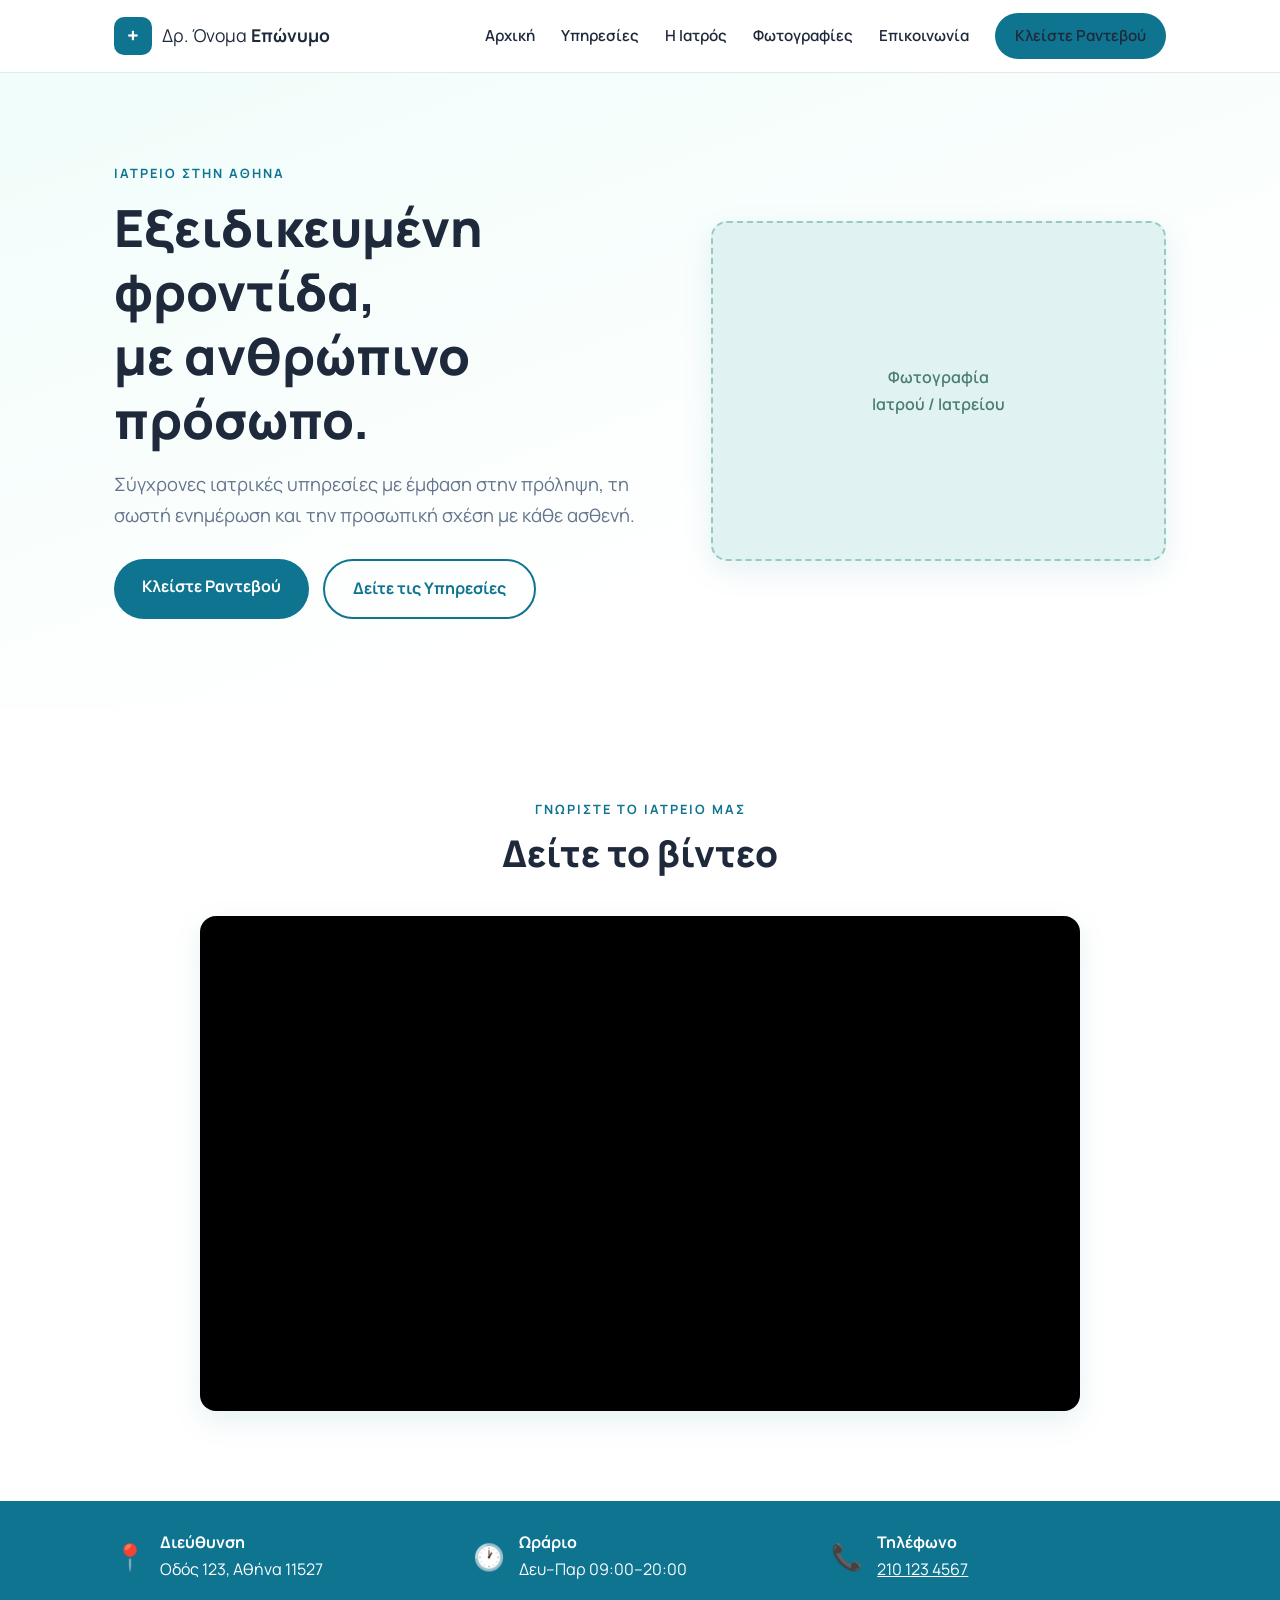
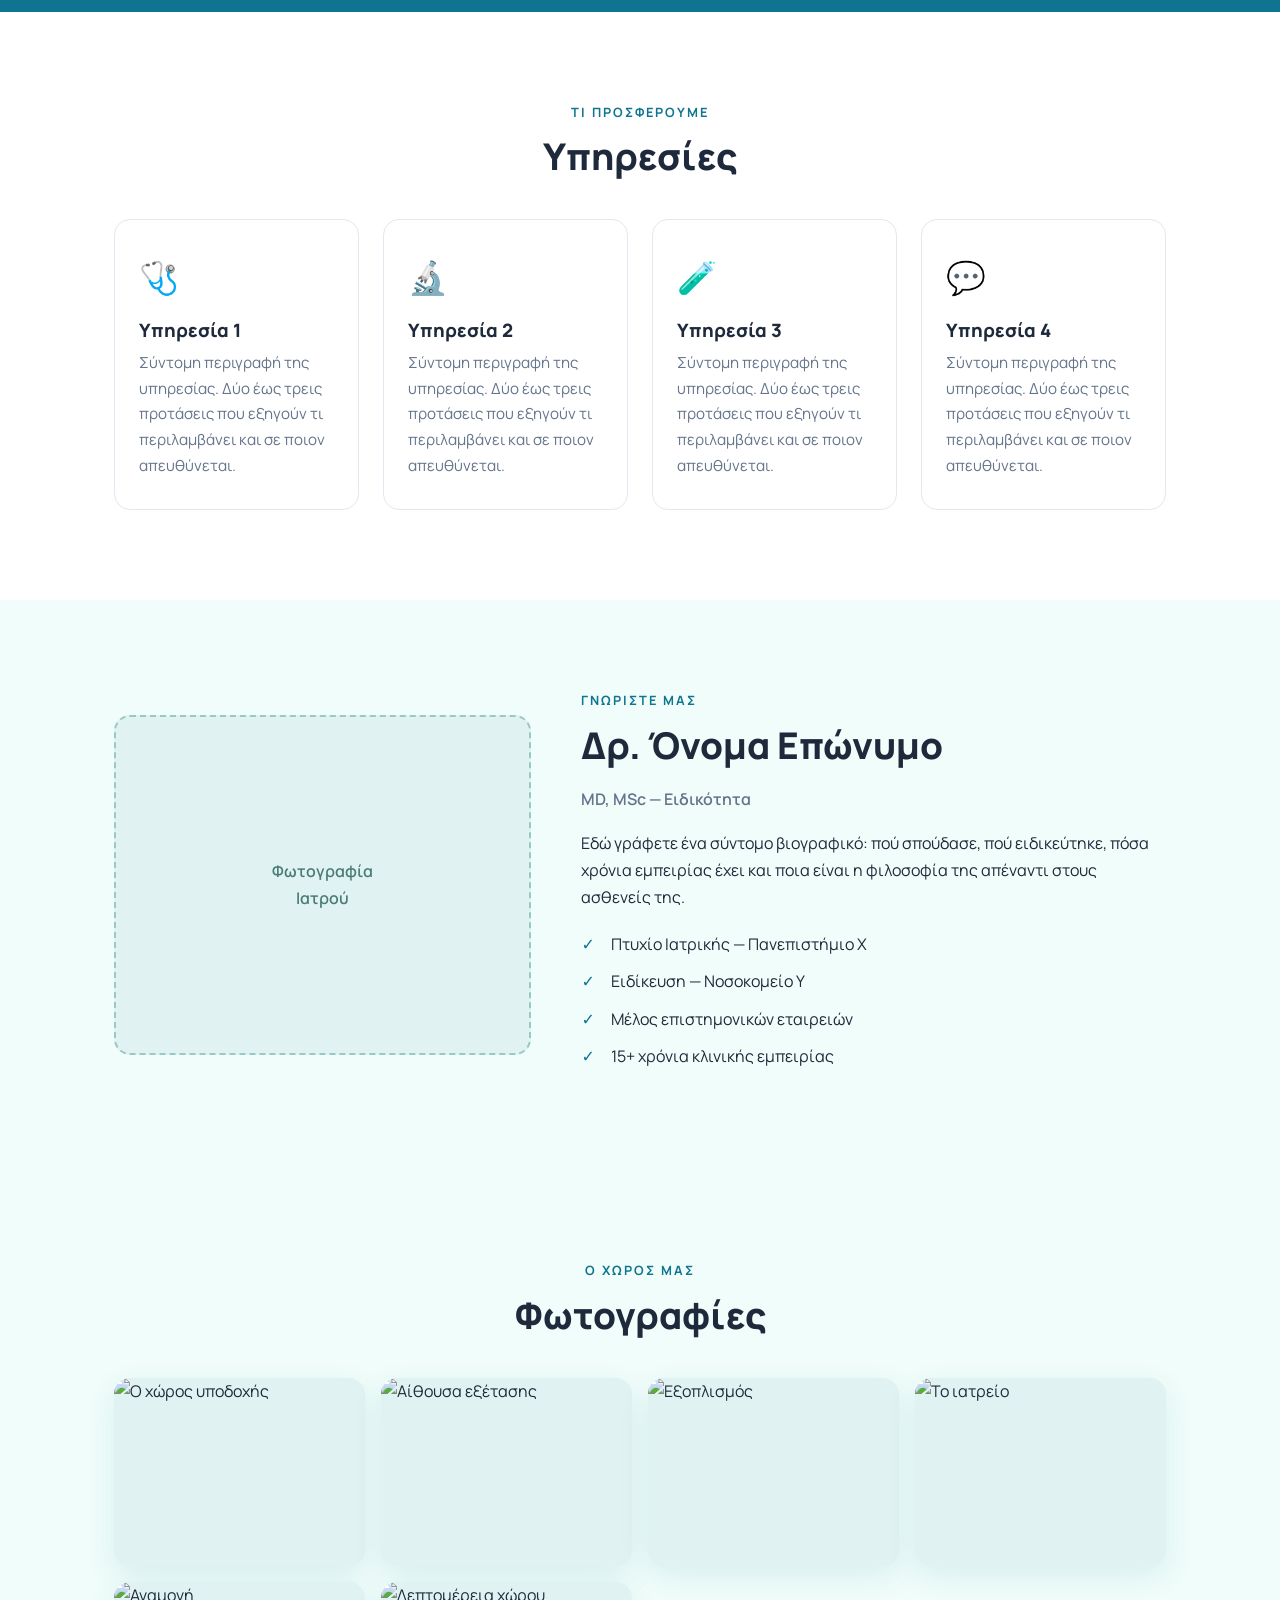
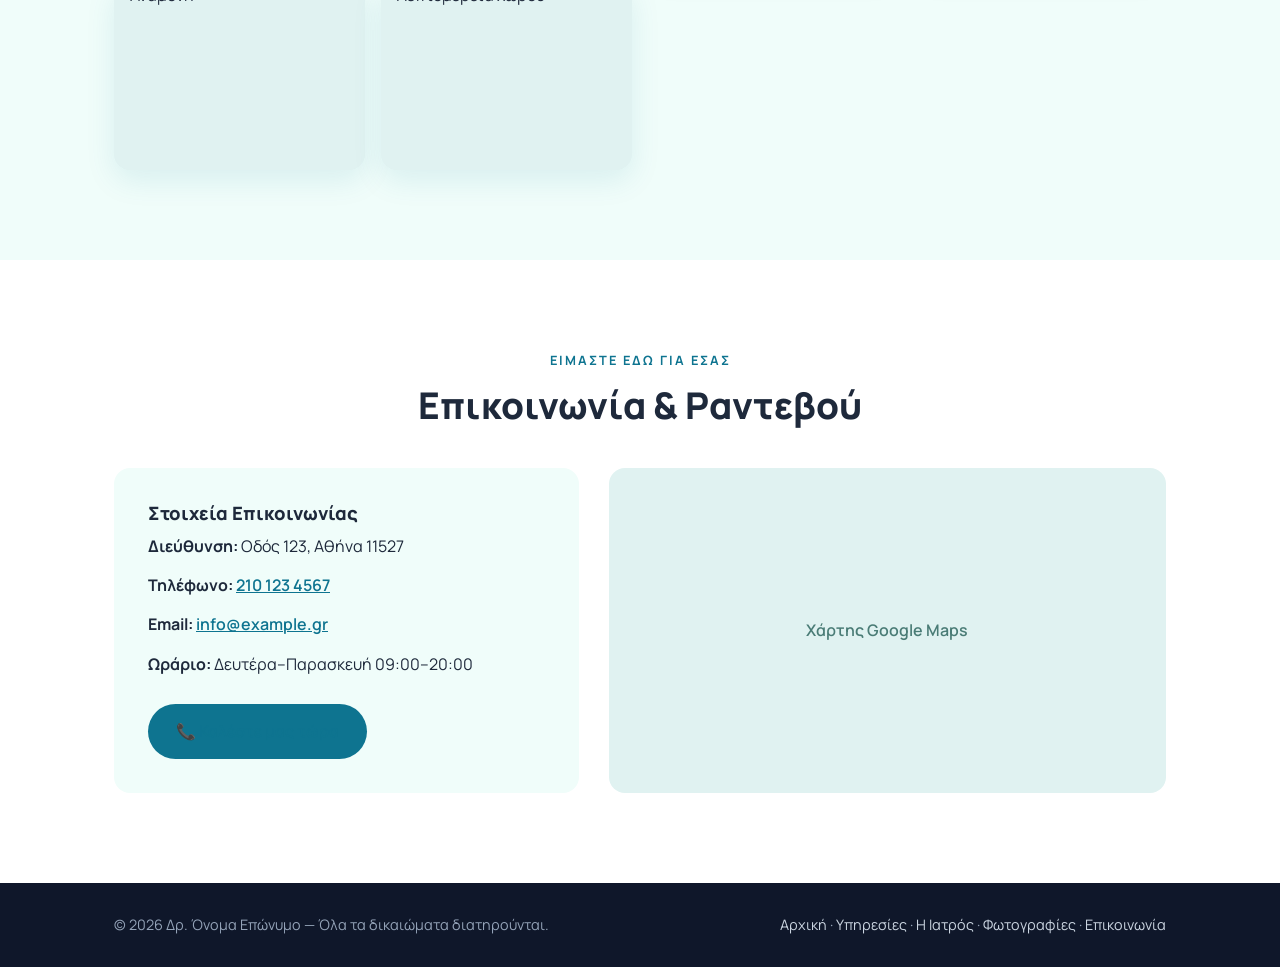
==== index.html @ fc98998e "Add video section, photo gallery, and Φωτογραφίες menu item" ====
<!DOCTYPE html>
<html lang="el">
<head>
  <meta charset="UTF-8">
  <meta name="viewport" content="width=device-width, initial-scale=1.0">
  <title>Ιατρείο | Δρ. Όνομα Επώνυμο</title>
  <meta name="description" content="Ιατρείο Δρ. Όνομα Επώνυμο — Εξειδικευμένη ιατρική φροντίδα στην Αθήνα.">
  <link rel="preconnect" href="https://fonts.googleapis.com">
  <link rel="preconnect" href="https://fonts.gstatic.com" crossorigin>
  <link href="https://fonts.googleapis.com/css2?family=Manrope:wght@400;500;600;700;800&display=swap" rel="stylesheet">
  <link rel="stylesheet" href="styles.css">
</head>
<body>

  <!-- ===== Κεφαλίδα / Μενού ===== -->
  <header class="site-header">
    <div class="container header-inner">
      <a href="#home" class="logo">
        <span class="logo-mark">+</span>
        <span class="logo-text">Δρ. Όνομα <strong>Επώνυμο</strong></span>
      </a>
      <nav class="main-nav" id="mainNav">
        <a href="#home">Αρχική</a>
        <a href="#services">Υπηρεσίες</a>
        <a href="#about">Η Ιατρός</a>
        <a href="#gallery">Φωτογραφίες</a>
        <a href="#contact">Επικοινωνία</a>
        <a href="#contact" class="btn btn-small">Κλείστε Ραντεβού</a>
      </nav>
      <button class="nav-toggle" id="navToggle" aria-label="Μενού">☰</button>
    </div>
  </header>

  <!-- ===== Κεντρική ενότητα (Hero) ===== -->
  <section class="hero" id="home">
    <div class="container hero-inner">
      <div class="hero-text">
        <p class="eyebrow">Ιατρείο στην Αθήνα</p>
        <h1>Εξειδικευμένη φροντίδα,<br>με ανθρώπινο πρόσωπο.</h1>
        <p class="lead">
          Σύγχρονες ιατρικές υπηρεσίες με έμφαση στην πρόληψη, τη σωστή
          ενημέρωση και την προσωπική σχέση με κάθε ασθενή.
        </p>
        <div class="hero-actions">
          <a href="#contact" class="btn">Κλείστε Ραντεβού</a>
          <a href="#services" class="btn btn-outline">Δείτε τις Υπηρεσίες</a>
        </div>
      </div>
      <div class="hero-card">
        <div class="hero-photo" aria-hidden="true">
          <!-- Εδώ μπαίνει φωτογραφία: αντικαταστήστε με <img src="photo.jpg" alt="..."> -->
          <span>Φωτογραφία<br>Ιατρού / Ιατρείου</span>
        </div>
      </div>
    </div>
  </section>

  <!-- ===== Βίντεο ===== -->
  <section class="section" id="video">
    <div class="container">
      <p class="eyebrow center">Γνωρίστε το ιατρείο μας</p>
      <h2 class="center">Δείτε το βίντεο</h2>

      <!-- ΕΠΙΛΟΓΗ Α': Βίντεο από YouTube (το πιο εύκολο) -->
      <!-- Στο YouTube: "Κοινοποίηση" → "Ενσωμάτωση" και αντιγράψτε το ID του βίντεο
           (το κομμάτι μετά το /embed/) στη θέση VIDEO_ID παρακάτω -->
      <div class="video-wrap">
        <iframe
          src="https://www.youtube.com/embed/VIDEO_ID"
          title="Βίντεο ιατρείου"
          frameborder="0"
          allow="accelerometer; autoplay; clipboard-write; encrypted-media; gyroscope; picture-in-picture"
          allowfullscreen></iframe>
      </div>

      <!-- ΕΠΙΛΟΓΗ Β': Δικό σας αρχείο βίντεο (ανεβάστε το π.χ. ως clinic.mp4 στον φάκελο)
           Σβήστε το iframe παραπάνω και αφαιρέστε τα σχόλια από το παρακάτω:
      <div class="video-wrap">
        <video controls poster="poster.jpg" style="width:100%;height:100%;">
          <source src="clinic.mp4" type="video/mp4">
          Ο browser σας δεν υποστηρίζει βίντεο.
        </video>
      </div>
      -->
    </div>
  </section>

  <!-- ===== Γρήγορες πληροφορίες ===== -->
  <section class="info-strip">
    <div class="container info-grid">
      <div class="info-item">
        <span class="info-icon">📍</span>
        <div><strong>Διεύθυνση</strong><br>Οδός 123, Αθήνα 11527</div>
      </div>
      <div class="info-item">
        <span class="info-icon">🕐</span>
        <div><strong>Ωράριο</strong><br>Δευ–Παρ 09:00–20:00</div>
      </div>
      <div class="info-item">
        <span class="info-icon">📞</span>
        <div><strong>Τηλέφωνο</strong><br><a href="tel:+302101234567">210 123 4567</a></div>
      </div>
    </div>
  </section>

  <!-- ===== Υπηρεσίες ===== -->
  <section class="section" id="services">
    <div class="container">
      <p class="eyebrow center">Τι προσφέρουμε</p>
      <h2 class="center">Υπηρεσίες</h2>
      <div class="cards">
        <article class="card">
          <div class="card-icon">🩺</div>
          <h3>Υπηρεσία 1</h3>
          <p>Σύντομη περιγραφή της υπηρεσίας. Δύο έως τρεις προτάσεις που εξηγούν τι περιλαμβάνει και σε ποιον απευθύνεται.</p>
        </article>
        <article class="card">
          <div class="card-icon">🔬</div>
          <h3>Υπηρεσία 2</h3>
          <p>Σύντομη περιγραφή της υπηρεσίας. Δύο έως τρεις προτάσεις που εξηγούν τι περιλαμβάνει και σε ποιον απευθύνεται.</p>
        </article>
        <article class="card">
          <div class="card-icon">🧪</div>
          <h3>Υπηρεσία 3</h3>
          <p>Σύντομη περιγραφή της υπηρεσίας. Δύο έως τρεις προτάσεις που εξηγούν τι περιλαμβάνει και σε ποιον απευθύνεται.</p>
        </article>
        <article class="card">
          <div class="card-icon">💬</div>
          <h3>Υπηρεσία 4</h3>
          <p>Σύντομη περιγραφή της υπηρεσίας. Δύο έως τρεις προτάσεις που εξηγούν τι περιλαμβάνει και σε ποιον απευθύνεται.</p>
        </article>
      </div>
    </div>
  </section>

  <!-- ===== Η Ιατρός ===== -->
  <section class="section section-alt" id="about">
    <div class="container about-grid">
      <div class="about-photo" aria-hidden="true">
        <span>Φωτογραφία<br>Ιατρού</span>
      </div>
      <div>
        <p class="eyebrow">Γνωρίστε μας</p>
        <h2>Δρ. Όνομα Επώνυμο<br><span class="subtitle">MD, MSc — Ειδικότητα</span></h2>
        <p>
          Εδώ γράφετε ένα σύντομο βιογραφικό: πού σπούδασε, πού ειδικεύτηκε,
          πόσα χρόνια εμπειρίας έχει και ποια είναι η φιλοσοφία της απέναντι
          στους ασθενείς της.
        </p>
        <ul class="checklist">
          <li>Πτυχίο Ιατρικής — Πανεπιστήμιο Χ</li>
          <li>Ειδίκευση — Νοσοκομείο Υ</li>
          <li>Μέλος επιστημονικών εταιρειών</li>
          <li>15+ χρόνια κλινικής εμπειρίας</li>
        </ul>
      </div>
    </div>
  </section>

  <!-- ===== Φωτογραφίες ===== -->
  <section class="section section-alt" id="gallery">
    <div class="container">
      <p class="eyebrow center">Ο χώρος μας</p>
      <h2 class="center">Φωτογραφίες</h2>
      <!-- Ανεβάστε τις εικόνες σας στον φάκελο (π.χ. photo1.jpg) και αλλάξτε
           το src κάθε <img>. Προσθέστε ή αφαιρέστε όσα "gallery-item" θέλετε. -->
      <div class="gallery">
        <div class="gallery-item"><img src="photo1.jpg" alt="Ο χώρος υποδοχής"></div>
        <div class="gallery-item"><img src="photo2.jpg" alt="Αίθουσα εξέτασης"></div>
        <div class="gallery-item"><img src="photo3.jpg" alt="Εξοπλισμός"></div>
        <div class="gallery-item"><img src="photo4.jpg" alt="Το ιατρείο"></div>
        <div class="gallery-item"><img src="photo5.jpg" alt="Αναμονή"></div>
        <div class="gallery-item"><img src="photo6.jpg" alt="Λεπτομέρεια χώρου"></div>
      </div>
    </div>
  </section>

  <!-- ===== Επικοινωνία ===== -->
  <section class="section" id="contact">
    <div class="container">
      <p class="eyebrow center">Είμαστε εδώ για εσάς</p>
      <h2 class="center">Επικοινωνία &amp; Ραντεβού</h2>
      <div class="contact-grid">
        <div class="contact-card">
          <h3>Στοιχεία Επικοινωνίας</h3>
          <p><strong>Διεύθυνση:</strong> Οδός 123, Αθήνα 11527</p>
          <p><strong>Τηλέφωνο:</strong> <a href="tel:+302101234567">210 123 4567</a></p>
          <p><strong>Email:</strong> <a href="mailto:info@example.gr">info@example.gr</a></p>
          <p><strong>Ωράριο:</strong> Δευτέρα–Παρασκευή 09:00–20:00</p>
          <a href="tel:+302101234567" class="btn">📞 Καλέστε μας τώρα</a>
        </div>
        <div class="contact-map">
          <!-- Χάρτης: στο Google Maps πατήστε "Κοινοποίηση" → "Ενσωμάτωση χάρτη" και επικολλήστε εδώ το iframe -->
          <div class="map-placeholder"><span>Χάρτης Google Maps</span></div>
        </div>
      </div>
    </div>
  </section>

  <!-- ===== Υποσέλιδο ===== -->
  <footer class="site-footer">
    <div class="container footer-inner">
      <p>© 2026 Δρ. Όνομα Επώνυμο — Όλα τα δικαιώματα διατηρούνται.</p>
      <p class="footer-links">
        <a href="#home">Αρχική</a> · <a href="#services">Υπηρεσίες</a> ·
        <a href="#about">Η Ιατρός</a> · <a href="#gallery">Φωτογραφίες</a> ·
        <a href="#contact">Επικοινωνία</a>
      </p>
    </div>
  </footer>

  <script>
    const toggle = document.getElementById('navToggle');
    const nav = document.getElementById('mainNav');
    toggle.addEventListener('click', () => nav.classList.toggle('open'));
    nav.querySelectorAll('a').forEach(a => a.addEventListener('click', () => nav.classList.remove('open')));
  </script>
</body>
</html>
---- styles.css ----
/* =========================================================
   Χρώματα & βασικές ρυθμίσεις — αλλάξτε εδώ την εμφάνιση
   ========================================================= */
:root {
  --primary: #0e7490;        /* βασικό χρώμα (πετρόλ) */
  --primary-dark: #155e75;
  --accent: #f0fdfa;         /* πολύ απαλό φόντο */
  --text: #1e293b;
  --text-light: #64748b;
  --white: #ffffff;
  --radius: 16px;
  --shadow: 0 10px 30px rgba(14, 116, 144, 0.10);
}

* { margin: 0; padding: 0; box-sizing: border-box; }

html { scroll-behavior: smooth; }

body {
  font-family: 'Manrope', system-ui, sans-serif;
  color: var(--text);
  line-height: 1.7;
  background: var(--white);
}

.container { max-width: 1100px; margin: 0 auto; padding: 0 24px; }

h1, h2, h3 { line-height: 1.25; font-weight: 800; }
h1 { font-size: clamp(2rem, 5vw, 3.2rem); }
h2 { font-size: clamp(1.6rem, 4vw, 2.3rem); margin-bottom: 16px; }
h3 { font-size: 1.15rem; margin-bottom: 8px; }

.center { text-align: center; }

.eyebrow {
  text-transform: uppercase;
  letter-spacing: 2px;
  font-size: 0.8rem;
  font-weight: 700;
  color: var(--primary);
  margin-bottom: 10px;
}

.lead { font-size: 1.15rem; color: var(--text-light); margin: 18px 0 28px; }

.subtitle { font-size: 1rem; font-weight: 600; color: var(--text-light); }

/* ===== Κουμπιά ===== */
.btn {
  display: inline-block;
  background: var(--primary);
  color: var(--white);
  padding: 14px 28px;
  border-radius: 999px;
  text-decoration: none;
  font-weight: 700;
  transition: background 0.2s, transform 0.2s;
}
.btn:hover { background: var(--primary-dark); transform: translateY(-2px); }
.btn-outline { background: transparent; color: var(--primary); border: 2px solid var(--primary); }
.btn-outline:hover { background: var(--accent); }
.btn-small { padding: 10px 20px; font-size: 0.9rem; }

/* ===== Κεφαλίδα ===== */
.site-header {
  position: sticky;
  top: 0;
  z-index: 100;
  background: rgba(255, 255, 255, 0.95);
  backdrop-filter: blur(8px);
  border-bottom: 1px solid #e2e8f0;
}
.header-inner {
  display: flex;
  align-items: center;
  justify-content: space-between;
  height: 72px;
}
.logo { display: flex; align-items: center; gap: 10px; text-decoration: none; color: var(--text); font-size: 1.1rem; }
.logo-mark {
  display: grid; place-items: center;
  width: 38px; height: 38px;
  background: var(--primary); color: var(--white);
  border-radius: 10px; font-weight: 800; font-size: 1.3rem;
}
.main-nav { display: flex; align-items: center; gap: 26px; }
.main-nav a { text-decoration: none; color: var(--text); font-weight: 600; font-size: 0.95rem; }
.main-nav a:hover { color: var(--primary); }
.nav-toggle { display: none; background: none; border: none; font-size: 1.6rem; cursor: pointer; color: var(--text); }

/* ===== Hero ===== */
.hero { background: linear-gradient(160deg, var(--accent) 0%, var(--white) 70%); padding: 90px 0; }
.hero-inner { display: grid; grid-template-columns: 1.2fr 1fr; gap: 50px; align-items: center; }
.hero-actions { display: flex; gap: 14px; flex-wrap: wrap; }
.hero-photo, .about-photo, .map-placeholder {
  display: grid; place-items: center;
  text-align: center;
  background: #e0f2f1;
  border: 2px dashed #99c9c3;
  border-radius: var(--radius);
  color: #4a7c76;
  font-weight: 600;
  min-height: 340px;
}
.hero-card { box-shadow: var(--shadow); border-radius: var(--radius); }

/* ===== Γρήγορες πληροφορίες ===== */
.info-strip { background: var(--primary); color: var(--white); padding: 28px 0; }
.info-grid { display: grid; grid-template-columns: repeat(3, 1fr); gap: 24px; }
.info-item { display: flex; gap: 14px; align-items: center; }
.info-icon { font-size: 1.6rem; }
.info-item a { color: var(--white); }

/* ===== Ενότητες ===== */
.section { padding: 90px 0; }
.section-alt { background: var(--accent); }

/* ===== Κάρτες υπηρεσιών ===== */
.cards {
  display: grid;
  grid-template-columns: repeat(auto-fit, minmax(230px, 1fr));
  gap: 24px;
  margin-top: 40px;
}
.card {
  background: var(--white);
  border: 1px solid #e2e8f0;
  border-radius: var(--radius);
  padding: 30px 24px;
  transition: transform 0.2s, box-shadow 0.2s;
}
.card:hover { transform: translateY(-5px); box-shadow: var(--shadow); }
.card-icon { font-size: 2rem; margin-bottom: 14px; }
.card p { color: var(--text-light); font-size: 0.95rem; }

/* ===== Η Ιατρός ===== */
.about-grid { display: grid; grid-template-columns: 1fr 1.4fr; gap: 50px; align-items: center; }
.checklist { list-style: none; margin-top: 20px; }
.checklist li { padding-left: 30px; position: relative; margin-bottom: 10px; }
.checklist li::before { content: "✓"; position: absolute; left: 0; color: var(--primary); font-weight: 800; }

/* ===== Βίντεο ===== */
.video-wrap {
  position: relative;
  width: 100%;
  max-width: 880px;
  margin: 40px auto 0;
  aspect-ratio: 16 / 9;
  border-radius: var(--radius);
  overflow: hidden;
  box-shadow: var(--shadow);
  background: #000;
}
.video-wrap iframe,
.video-wrap video {
  position: absolute;
  inset: 0;
  width: 100%;
  height: 100%;
  border: 0;
}

/* ===== Φωτογραφίες ===== */
.gallery {
  display: grid;
  grid-template-columns: repeat(auto-fit, minmax(240px, 1fr));
  gap: 16px;
  margin-top: 40px;
}
.gallery-item {
  aspect-ratio: 4 / 3;
  border-radius: var(--radius);
  overflow: hidden;
  background: #e0f2f1;
  box-shadow: var(--shadow);
}
.gallery-item img {
  width: 100%;
  height: 100%;
  object-fit: cover;
  display: block;
  transition: transform 0.3s;
}
.gallery-item:hover img { transform: scale(1.05); }

/* ===== Επικοινωνία ===== */
.contact-grid { display: grid; grid-template-columns: 1fr 1.2fr; gap: 30px; margin-top: 40px; }
.contact-card {
  background: var(--accent);
  border-radius: var(--radius);
  padding: 34px;
}
.contact-card p { margin-bottom: 12px; }
.contact-card .btn { margin-top: 14px; }
.contact-card a { color: var(--primary); font-weight: 600; }
.contact-map iframe, .map-placeholder { width: 100%; height: 100%; min-height: 320px; border: 0; border-radius: var(--radius); }

/* ===== Υποσέλιδο ===== */
.site-footer { background: #0f172a; color: #94a3b8; padding: 30px 0; font-size: 0.9rem; }
.footer-inner { display: flex; justify-content: space-between; flex-wrap: wrap; gap: 10px; }
.footer-links a { color: #cbd5e1; text-decoration: none; }
.footer-links a:hover { color: var(--white); }

/* ===== Κινητά ===== */
@media (max-width: 820px) {
  .hero-inner, .about-grid, .contact-grid { grid-template-columns: 1fr; }
  .info-grid { grid-template-columns: 1fr; gap: 16px; }
  .nav-toggle { display: block; }
  .main-nav {
    display: none;
    position: absolute;
    top: 72px; left: 0; right: 0;
    background: var(--white);
    flex-direction: column;
    padding: 20px 24px;
    border-bottom: 1px solid #e2e8f0;
    align-items: flex-start;
  }
  .main-nav.open { display: flex; }
  .hero { padding: 50px 0; }
  .section { padding: 60px 0; }
}
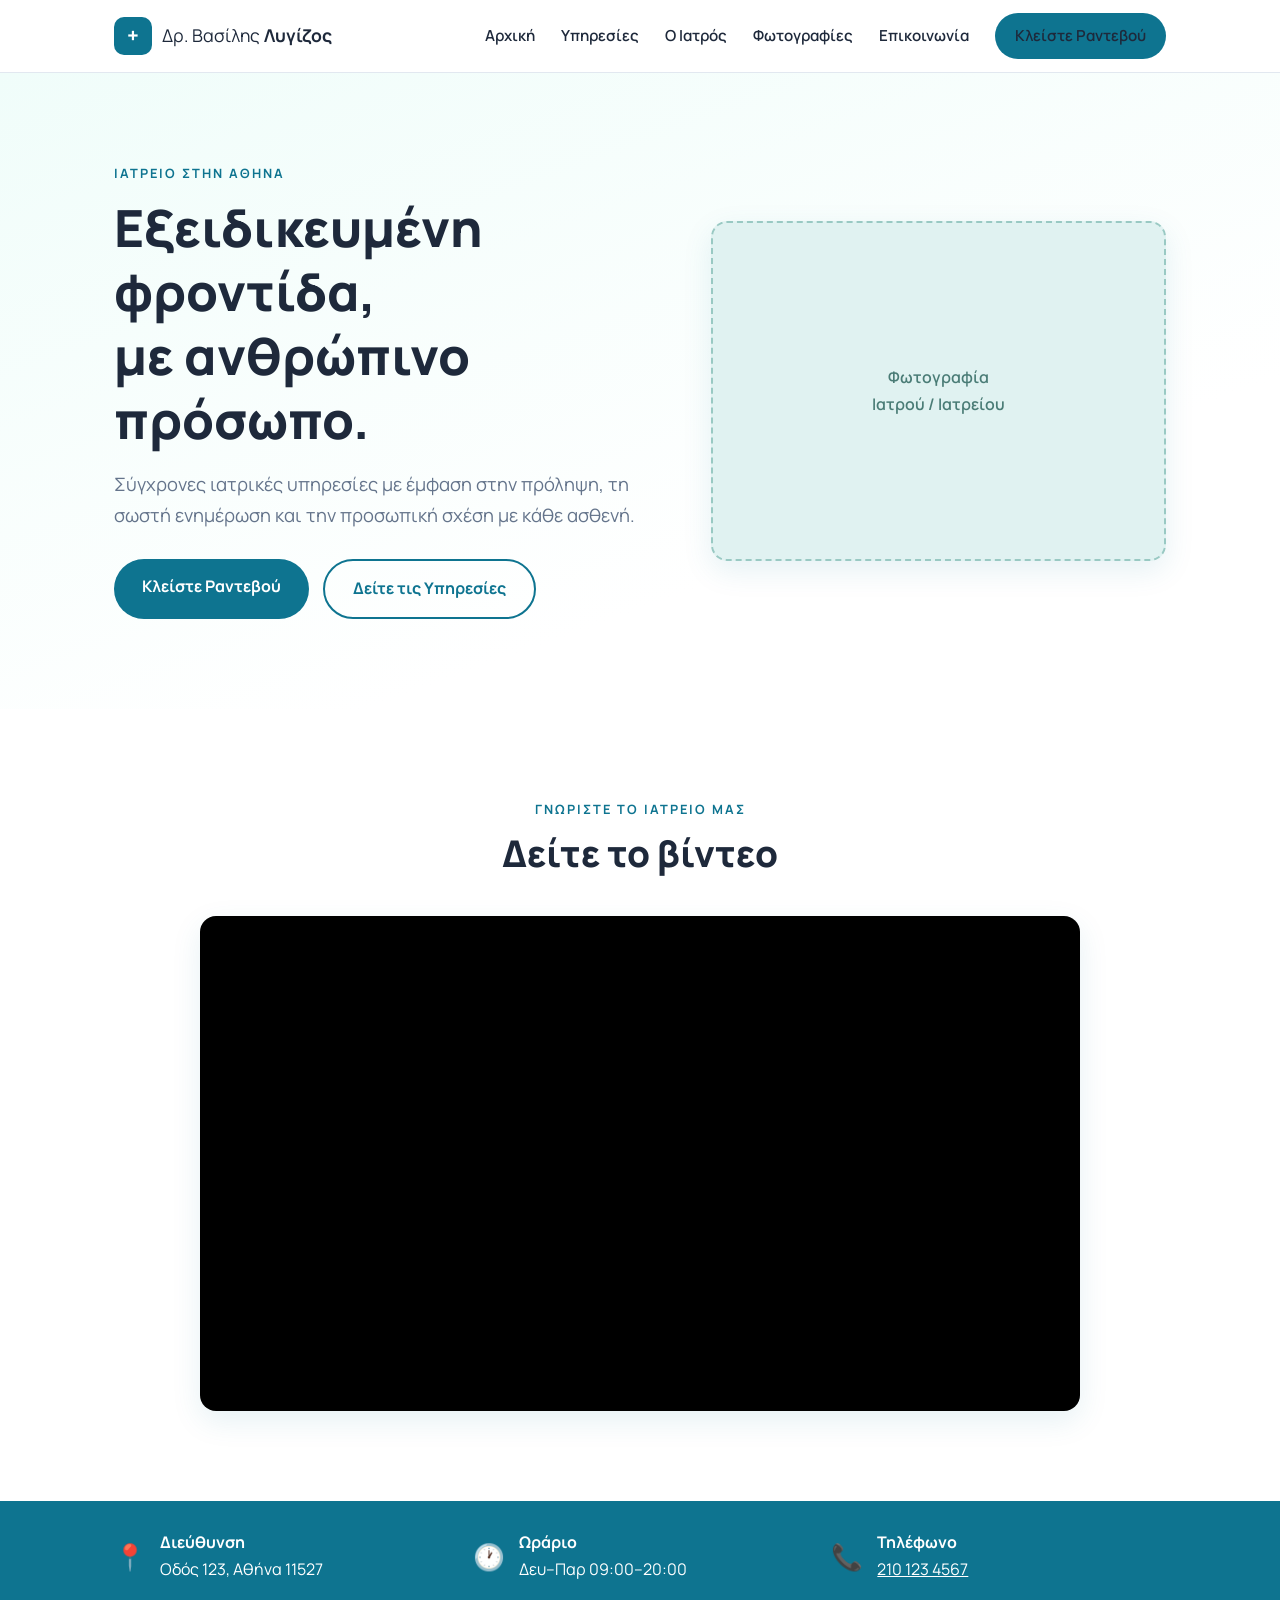
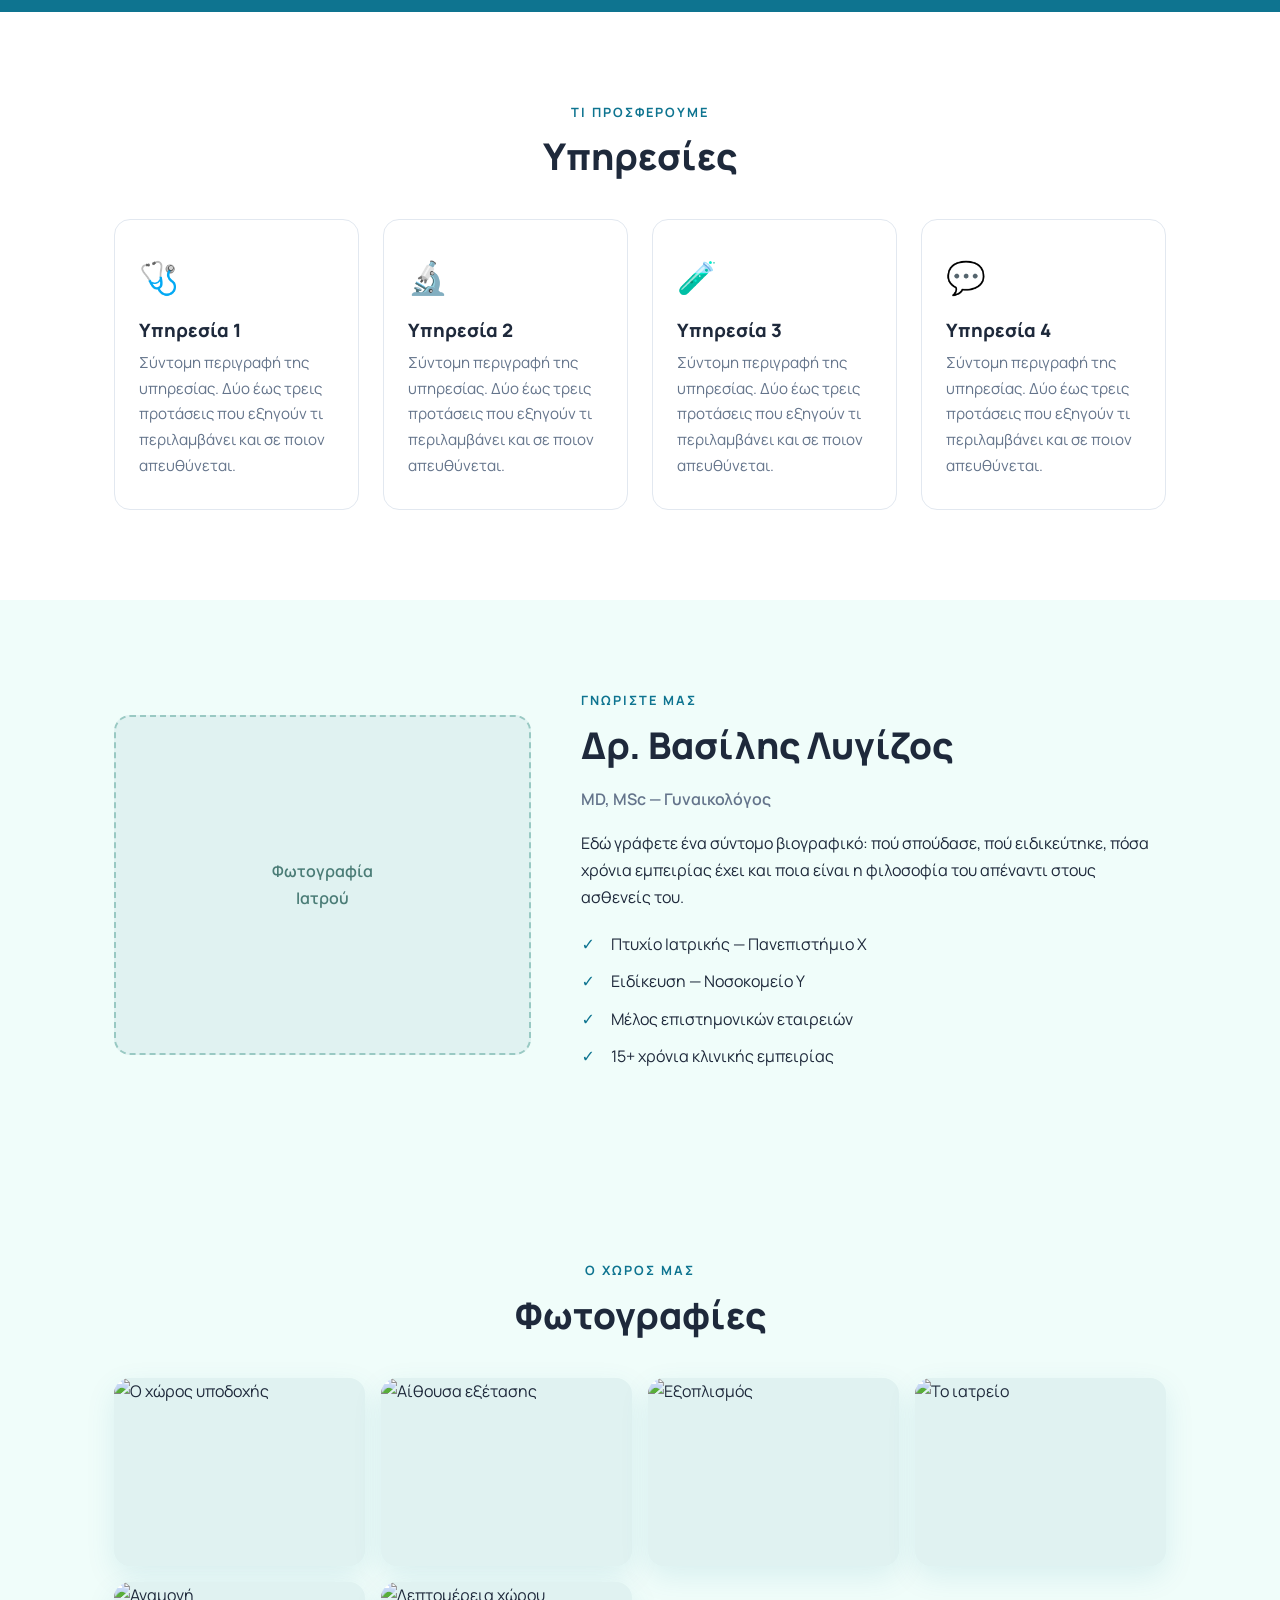
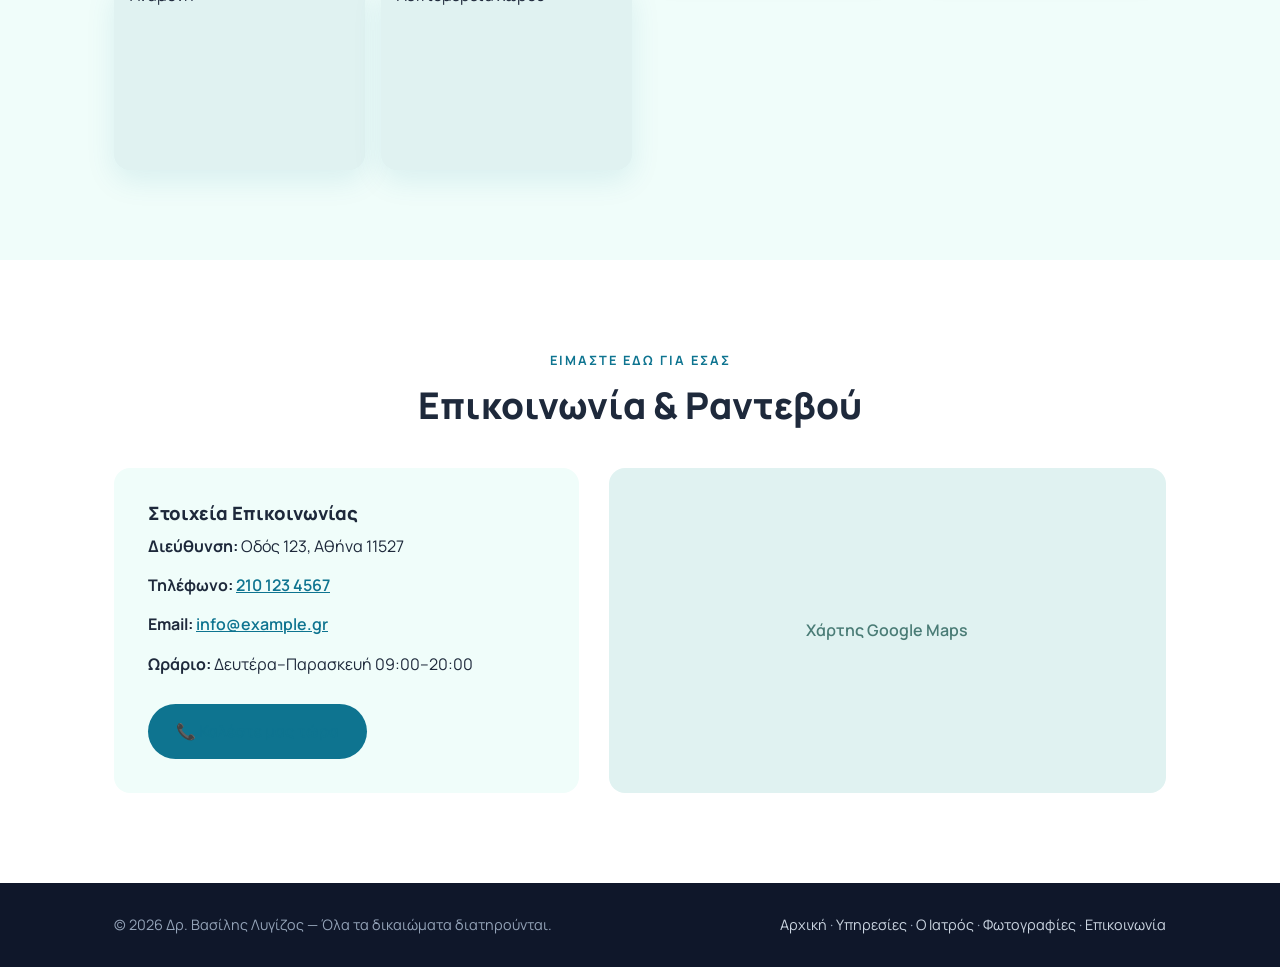
==== commit e49c48d8: "Fill in doctor name (Βασίλης Λυγίζος), set specialty to Γυναικολόγος, masculine wording" ====
--- a/index.html
+++ b/index.html
@@ -3,8 +3,8 @@
 <head>
   <meta charset="UTF-8">
   <meta name="viewport" content="width=device-width, initial-scale=1.0">
-  <title>Ιατρείο | Δρ. Όνομα Επώνυμο</title>
-  <meta name="description" content="Ιατρείο Δρ. Όνομα Επώνυμο — Εξειδικευμένη ιατρική φροντίδα στην Αθήνα.">
+  <title>Ιατρείο | Δρ. Βασίλης Λυγίζος</title>
+  <meta name="description" content="Ιατρείο Δρ. Βασίλη Λυγίζου, Γυναικολόγου — Εξειδικευμένη φροντίδα στην Αθήνα.">
   <link rel="preconnect" href="https://fonts.googleapis.com">
   <link rel="preconnect" href="https://fonts.gstatic.com" crossorigin>
   <link href="https://fonts.googleapis.com/css2?family=Manrope:wght@400;500;600;700;800&display=swap" rel="stylesheet">
@@ -17,12 +17,12 @@
     <div class="container header-inner">
       <a href="#home" class="logo">
         <span class="logo-mark">+</span>
-        <span class="logo-text">Δρ. Όνομα <strong>Επώνυμο</strong></span>
+        <span class="logo-text">Δρ. Βασίλης <strong>Λυγίζος</strong></span>
       </a>
       <nav class="main-nav" id="mainNav">
         <a href="#home">Αρχική</a>
         <a href="#services">Υπηρεσίες</a>
-        <a href="#about">Η Ιατρός</a>
+        <a href="#about">Ο Ιατρός</a>
         <a href="#gallery">Φωτογραφίες</a>
         <a href="#contact">Επικοινωνία</a>
         <a href="#contact" class="btn btn-small">Κλείστε Ραντεβού</a>
@@ -141,11 +141,11 @@
       </div>
       <div>
         <p class="eyebrow">Γνωρίστε μας</p>
-        <h2>Δρ. Όνομα Επώνυμο<br><span class="subtitle">MD, MSc — Ειδικότητα</span></h2>
+        <h2>Δρ. Βασίλης Λυγίζος<br><span class="subtitle">MD, MSc — Γυναικολόγος</span></h2>
         <p>
           Εδώ γράφετε ένα σύντομο βιογραφικό: πού σπούδασε, πού ειδικεύτηκε,
-          πόσα χρόνια εμπειρίας έχει και ποια είναι η φιλοσοφία της απέναντι
-          στους ασθενείς της.
+          πόσα χρόνια εμπειρίας έχει και ποια είναι η φιλοσοφία του απέναντι
+          στους ασθενείς του.
         </p>
         <ul class="checklist">
           <li>Πτυχίο Ιατρικής — Πανεπιστήμιο Χ</li>
@@ -200,10 +200,10 @@
   <!-- ===== Υποσέλιδο ===== -->
   <footer class="site-footer">
     <div class="container footer-inner">
-      <p>© 2026 Δρ. Όνομα Επώνυμο — Όλα τα δικαιώματα διατηρούνται.</p>
+      <p>© 2026 Δρ. Βασίλης Λυγίζος — Όλα τα δικαιώματα διατηρούνται.</p>
       <p class="footer-links">
         <a href="#home">Αρχική</a> · <a href="#services">Υπηρεσίες</a> ·
-        <a href="#about">Η Ιατρός</a> · <a href="#gallery">Φωτογραφίες</a> ·
+        <a href="#about">Ο Ιατρός</a> · <a href="#gallery">Φωτογραφίες</a> ·
         <a href="#contact">Επικοινωνία</a>
       </p>
     </div>
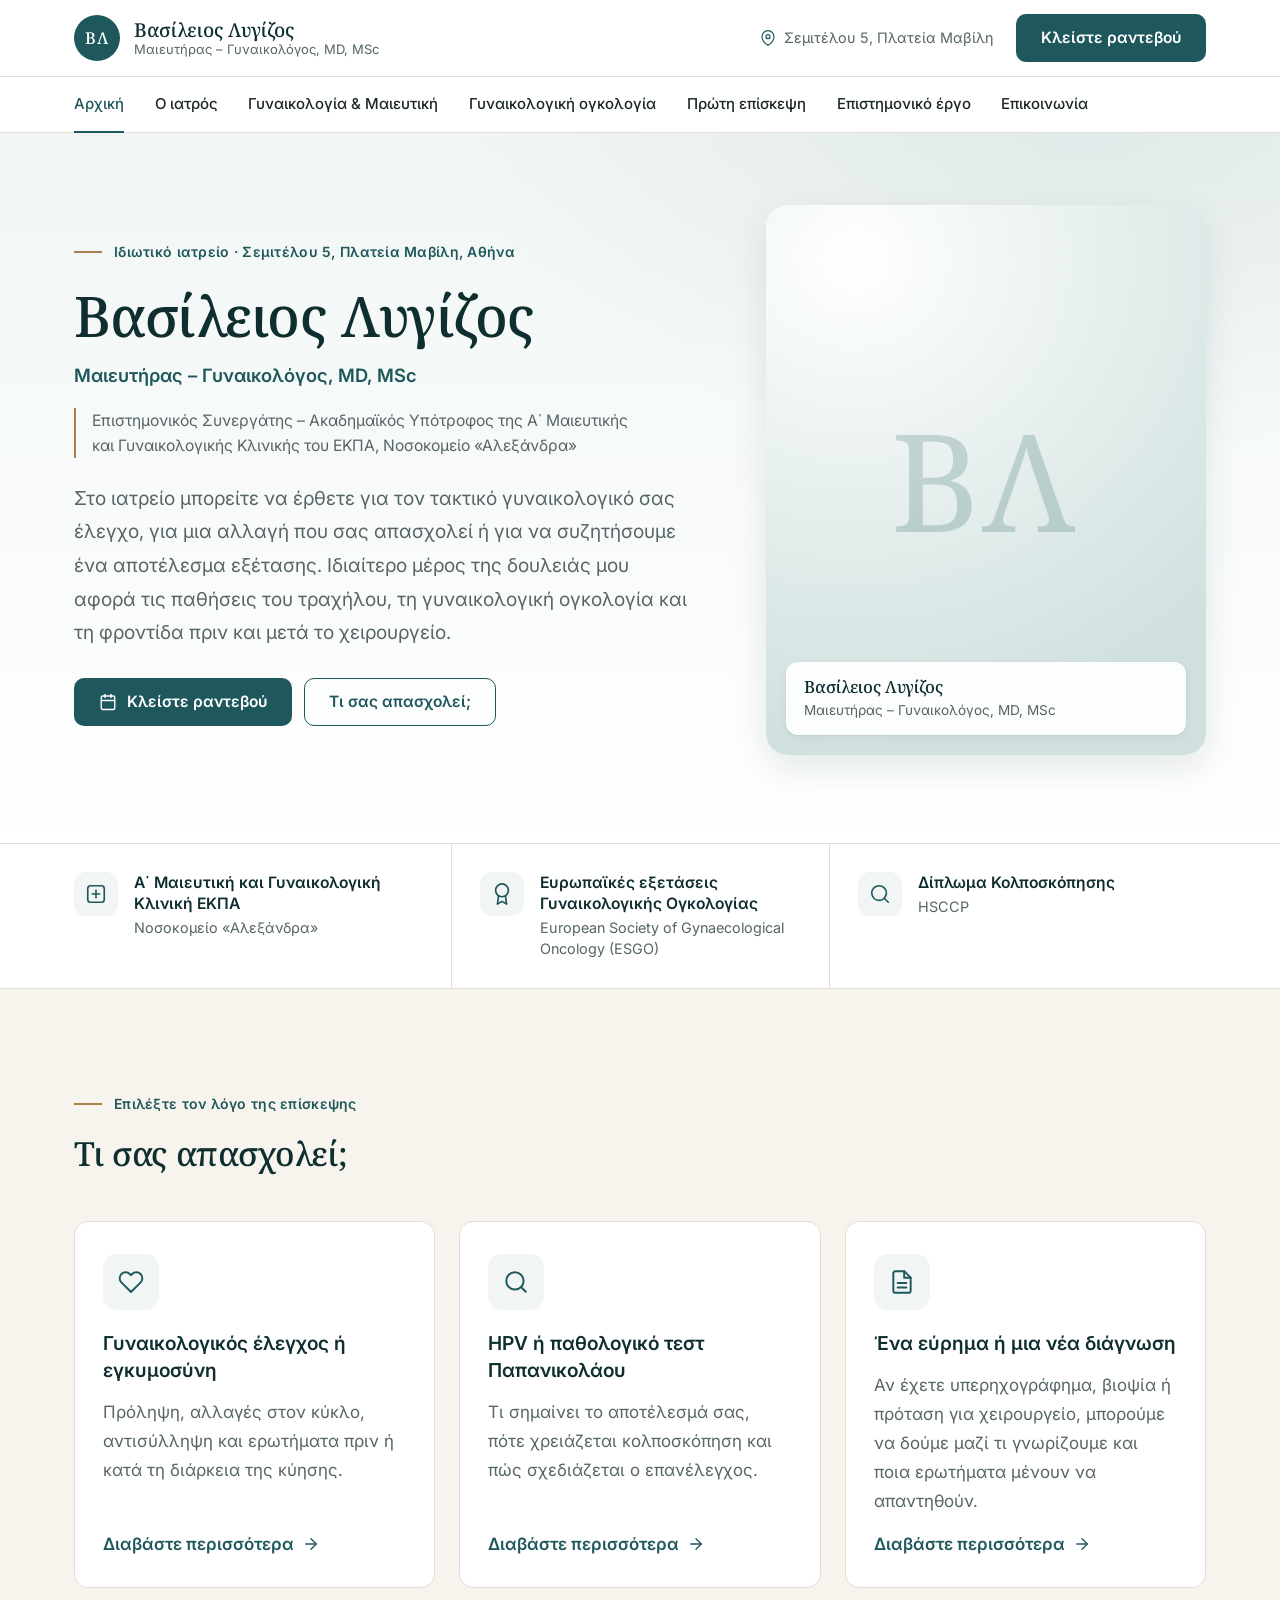
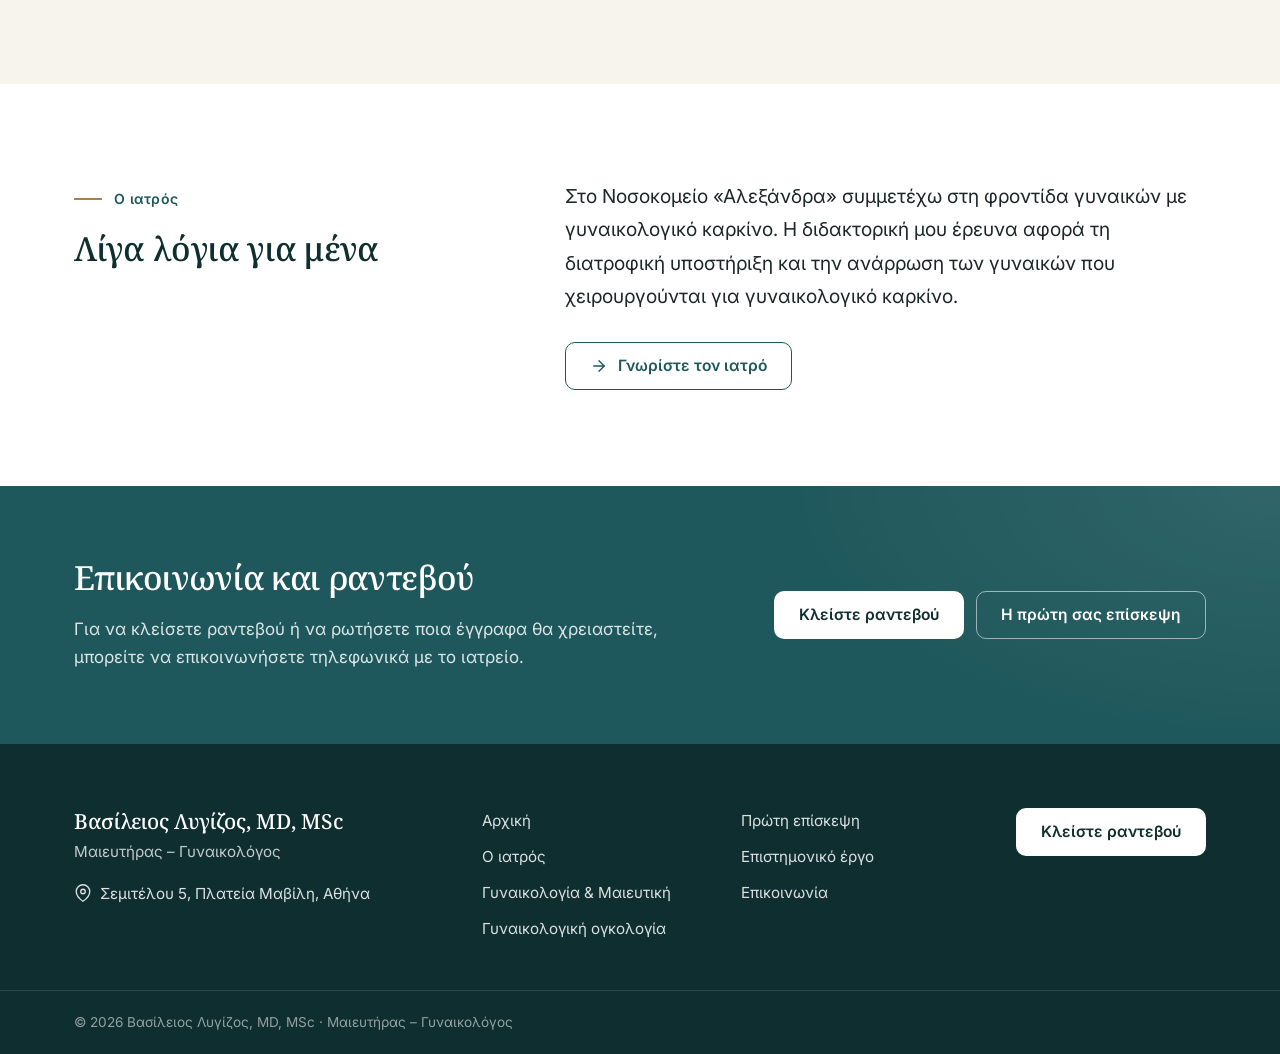
==== commit 63bf9310: "Build final 7-page site from the content document Pages follow the menu in Lygizos_Keimena_Istoselid" ====
--- a/index.html
+++ b/index.html
@@ -2,218 +2,189 @@
 <html lang="el">
 <head>
   <meta charset="UTF-8">
-  <meta name="viewport" content="width=device-width, initial-scale=1.0">
-  <title>Ιατρείο | Δρ. Βασίλης Λυγίζος</title>
-  <meta name="description" content="Ιατρείο Δρ. Βασίλη Λυγίζου, Γυναικολόγου — Εξειδικευμένη φροντίδα στην Αθήνα.">
+  <meta name="viewport" content="width=device-width, initial-scale=1">
+  <title>Βασίλειος Λυγίζος | Μαιευτήρας – Γυναικολόγος, Αθήνα</title>
+  <meta name="description" content="Βασίλειος Λυγίζος, Μαιευτήρας – Γυναικολόγος, MD, MSc. Προληπτικός έλεγχος, HPV και κολποσκόπηση, γυναικολογική ογκολογία. Ιδιωτικό ιατρείο: Σεμιτέλου 5, Πλατεία Μαβίλη, Αθήνα.">
+  <meta name="theme-color" content="#1F585C">
+  <meta property="og:type" content="website">
+  <meta property="og:locale" content="el_GR">
+  <meta property="og:title" content="Βασίλειος Λυγίζος | Μαιευτήρας – Γυναικολόγος, Αθήνα">
+  <meta property="og:description" content="Βασίλειος Λυγίζος, Μαιευτήρας – Γυναικολόγος, MD, MSc. Προληπτικός έλεγχος, HPV και κολποσκόπηση, γυναικολογική ογκολογία. Ιδιωτικό ιατρείο: Σεμιτέλου 5, Πλατεία Μαβίλη, Αθήνα.">
+  <link rel="icon" href="favicon.svg" type="image/svg+xml">
   <link rel="preconnect" href="https://fonts.googleapis.com">
   <link rel="preconnect" href="https://fonts.gstatic.com" crossorigin>
-  <link href="https://fonts.googleapis.com/css2?family=Manrope:wght@400;500;600;700;800&display=swap" rel="stylesheet">
+  <link rel="stylesheet" href="https://fonts.googleapis.com/css2?family=Inter:wght@400;500;600&amp;family=Noto+Serif:wght@400;500;600&amp;display=swap">
   <link rel="stylesheet" href="styles.css">
+  <script type="application/ld+json">{"@context": "https://schema.org", "@type": "Physician", "name": "Βασίλειος Λυγίζος", "description": "Μαιευτήρας – Γυναικολόγος, MD, MSc", "medicalSpecialty": ["Gynecologic", "Obstetric", "Oncologic"], "address": {"@type": "PostalAddress", "streetAddress": "Σεμιτέλου 5", "addressLocality": "Αθήνα", "addressCountry": "GR"}}</script>
 </head>
-<body>
+<body class="has-mobile-cta">
+  <a class="skip-link" href="#main">Μετάβαση στο περιεχόμενο</a>
 
-  <!-- ===== Κεφαλίδα / Μενού ===== -->
   <header class="site-header">
-    <div class="container header-inner">
-      <a href="#home" class="logo">
-        <span class="logo-mark">+</span>
-        <span class="logo-text">Δρ. Βασίλης <strong>Λυγίζος</strong></span>
+    <div class="container header-top">
+      <a href="index.html" class="brand">
+        <span class="brand-mark" aria-hidden="true">ΒΛ</span>
+        <span class="brand-text">
+          <span class="brand-name">Βασίλειος Λυγίζος</span>
+          <span class="brand-role">Μαιευτήρας – Γυναικολόγος, MD, MSc</span>
+        </span>
       </a>
-      <nav class="main-nav" id="mainNav">
-        <a href="#home">Αρχική</a>
-        <a href="#services">Υπηρεσίες</a>
-        <a href="#about">Ο Ιατρός</a>
-        <a href="#gallery">Φωτογραφίες</a>
-        <a href="#contact">Επικοινωνία</a>
-        <a href="#contact" class="btn btn-small">Κλείστε Ραντεβού</a>
-      </nav>
-      <button class="nav-toggle" id="navToggle" aria-label="Μενού">☰</button>
+      <div class="header-actions">
+        <a class="header-address" href="https://www.google.com/maps/search/?api=1&amp;query=Semitelou+5%2C+Athens%2C+Greece" target="_blank" rel="noopener"><svg viewBox="0 0 24 24" fill="none" stroke="currentColor" stroke-width="1.8" stroke-linecap="round" stroke-linejoin="round" aria-hidden="true" focusable="false"><path d="M21 10c0 7-9 13-9 13s-9-6-9-13a9 9 0 0 1 18 0z"/><circle cx="12" cy="10" r="3"/></svg><span>Σεμιτέλου 5, Πλατεία Μαβίλη</span><span class="sr-only"> (ανοίγει σε νέα καρτέλα)</span></a>
+        <a class="btn btn-primary btn-header" href="epikoinonia.html">Κλείστε ραντεβού</a>
+        <button class="nav-toggle" type="button" aria-expanded="false" aria-controls="site-nav">
+          <span class="sr-only">Μενού</span>
+          <span class="nav-toggle-bars" aria-hidden="true"></span>
+        </button>
+      </div>
     </div>
+    <nav class="site-nav" id="site-nav" aria-label="Κύριο μενού">
+      <div class="container">
+        <ul>
+          <li><a href="index.html" aria-current="page">Αρχική</a></li>
+          <li><a href="o-iatros.html">Ο ιατρός</a></li>
+          <li><a href="gynaikologia-maieftiki.html">Γυναικολογία &amp; Μαιευτική</a></li>
+          <li><a href="gynaikologiki-ogkologia.html">Γυναικολογική ογκολογία</a></li>
+          <li><a href="proti-episkepsi.html">Πρώτη επίσκεψη</a></li>
+          <li><a href="epistimoniko-ergo.html">Επιστημονικό έργο</a></li>
+          <li><a href="epikoinonia.html">Επικοινωνία</a></li>
+        </ul>
+      </div>
+    </nav>
   </header>
 
-  <!-- ===== Κεντρική ενότητα (Hero) ===== -->
-  <section class="hero" id="home">
-    <div class="container hero-inner">
-      <div class="hero-text">
-        <p class="eyebrow">Ιατρείο στην Αθήνα</p>
-        <h1>Εξειδικευμένη φροντίδα,<br>με ανθρώπινο πρόσωπο.</h1>
-        <p class="lead">
-          Σύγχρονες ιατρικές υπηρεσίες με έμφαση στην πρόληψη, τη σωστή
-          ενημέρωση και την προσωπική σχέση με κάθε ασθενή.
-        </p>
-        <div class="hero-actions">
-          <a href="#contact" class="btn">Κλείστε Ραντεβού</a>
-          <a href="#services" class="btn btn-outline">Δείτε τις Υπηρεσίες</a>
+  <main id="main">
+
+    <section class="hero">
+      <div class="container hero-grid">
+        <div class="hero-text">
+          <p class="eyebrow">Ιδιωτικό ιατρείο · Σεμιτέλου 5, Πλατεία Μαβίλη, Αθήνα</p>
+          <h1>Βασίλειος Λυγίζος</h1>
+          <p class="hero-role">Μαιευτήρας – Γυναικολόγος, MD, MSc</p>
+          <p class="hero-affil">Επιστημονικός Συνεργάτης – Ακαδημαϊκός Υπότροφος της Α΄ Μαιευτικής και Γυναικολογικής Κλινικής του ΕΚΠΑ, Νοσοκομείο «Αλεξάνδρα»</p>
+          <p class="lead">Στο ιατρείο μπορείτε να έρθετε για τον τακτικό γυναικολογικό σας έλεγχο, για μια αλλαγή που σας απασχολεί ή για να συζητήσουμε ένα αποτέλεσμα εξέτασης. Ιδιαίτερο μέρος της δουλειάς μου αφορά τις παθήσεις του τραχήλου, τη γυναικολογική ογκολογία και τη φροντίδα πριν και μετά το χειρουργείο.</p>
+          <div class="btn-row">
+            <a class="btn btn-primary" href="epikoinonia.html"><svg viewBox="0 0 24 24" fill="none" stroke="currentColor" stroke-width="1.8" stroke-linecap="round" stroke-linejoin="round" aria-hidden="true" focusable="false"><rect x="3" y="4" width="18" height="18" rx="2"/><line x1="16" y1="2" x2="16" y2="6"/><line x1="8" y1="2" x2="8" y2="6"/><line x1="3" y1="10" x2="21" y2="10"/></svg><span>Κλείστε ραντεβού</span></a>
+            <a class="btn btn-outline" href="#ti-sas-apasxolei"><span>Τι σας απασχολεί;</span></a>
+          </div>
+        </div>
+        <div class="hero-media">
+          <figure class="portrait ">
+        <!-- ΦΩΤΟΓΡΑΦΙΑ: ανεβάστε μια κάθετη φωτογραφία στο images/vasileios-lygizos.jpg και θα εμφανιστεί αυτόματα εδώ. -->
+        <span class="portrait-monogram" aria-hidden="true">ΒΛ</span>
+        <img src="images/vasileios-lygizos.jpg" alt="Βασίλειος Λυγίζος, Μαιευτήρας – Γυναικολόγος" width="800" height="1000" onerror="this.remove()">
+        <figcaption><strong>Βασίλειος Λυγίζος</strong><span>Μαιευτήρας – Γυναικολόγος, MD, MSc</span></figcaption>
+      </figure>
         </div>
       </div>
-      <div class="hero-card">
-        <div class="hero-photo" aria-hidden="true">
-          <!-- Εδώ μπαίνει φωτογραφία: αντικαταστήστε με <img src="photo.jpg" alt="..."> -->
-          <span>Φωτογραφία<br>Ιατρού / Ιατρείου</span>
+    </section>
+
+    <section class="credentials" aria-label="Ακαδημαϊκή θέση και πιστοποιήσεις">
+      <div class="container credentials-grid">
+        <div class="credential">
+          <div class="icon-badge"><svg viewBox="0 0 24 24" fill="none" stroke="currentColor" stroke-width="1.8" stroke-linecap="round" stroke-linejoin="round" aria-hidden="true" focusable="false"><rect x="3" y="3" width="18" height="18" rx="3"/><line x1="12" y1="8" x2="12" y2="16"/><line x1="8" y1="12" x2="16" y2="12"/></svg></div>
+          <div><strong>Α΄ Μαιευτική και Γυναικολογική Κλινική ΕΚΠΑ</strong><span>Νοσοκομείο «Αλεξάνδρα»</span></div>
+        </div>
+        <div class="credential">
+          <div class="icon-badge"><svg viewBox="0 0 24 24" fill="none" stroke="currentColor" stroke-width="1.8" stroke-linecap="round" stroke-linejoin="round" aria-hidden="true" focusable="false"><circle cx="12" cy="8" r="7"/><polyline points="8.21 13.89 7 23 12 20 17 23 15.79 13.88"/></svg></div>
+          <div><strong>Ευρωπαϊκές εξετάσεις Γυναικολογικής Ογκολογίας</strong><span>European Society of Gynaecological Oncology (ESGO)</span></div>
+        </div>
+        <div class="credential">
+          <div class="icon-badge"><svg viewBox="0 0 24 24" fill="none" stroke="currentColor" stroke-width="1.8" stroke-linecap="round" stroke-linejoin="round" aria-hidden="true" focusable="false"><circle cx="11" cy="11" r="8"/><line x1="21" y1="21" x2="16.65" y2="16.65"/></svg></div>
+          <div><strong>Δίπλωμα Κολποσκόπησης</strong><span>HSCCP</span></div>
         </div>
       </div>
-    </div>
-  </section>
+    </section>
 
-  <!-- ===== Βίντεο ===== -->
-  <section class="section" id="video">
-    <div class="container">
-      <p class="eyebrow center">Γνωρίστε το ιατρείο μας</p>
-      <h2 class="center">Δείτε το βίντεο</h2>
+    <section class="section section-sand" id="ti-sas-apasxolei">
+      <div class="container">
+        <div class="section-head">
+          <p class="eyebrow">Επιλέξτε τον λόγο της επίσκεψης</p>
+          <h2>Τι σας απασχολεί;</h2>
+        </div>
+        <div class="concerns">
+          <a class="concern" href="gynaikologia-maieftiki.html#proliptikos-elegxos">
+            <div class="icon-badge icon-badge-lg"><svg viewBox="0 0 24 24" fill="none" stroke="currentColor" stroke-width="1.8" stroke-linecap="round" stroke-linejoin="round" aria-hidden="true" focusable="false"><path d="M20.84 4.61a5.5 5.5 0 0 0-7.78 0L12 5.67l-1.06-1.06a5.5 5.5 0 0 0-7.78 7.78l1.06 1.06L12 21.23l7.78-7.78 1.06-1.06a5.5 5.5 0 0 0 0-7.78z"/></svg></div>
+            <h3>Γυναικολογικός έλεγχος ή εγκυμοσύνη</h3>
+            <p>Πρόληψη, αλλαγές στον κύκλο, αντισύλληψη και ερωτήματα πριν ή κατά τη διάρκεια της κύησης.</p>
+            <span class="link-arrow">Διαβάστε περισσότερα <svg viewBox="0 0 24 24" fill="none" stroke="currentColor" stroke-width="1.8" stroke-linecap="round" stroke-linejoin="round" aria-hidden="true" focusable="false"><line x1="5" y1="12" x2="19" y2="12"/><polyline points="12 5 19 12 12 19"/></svg></span>
+          </a>
+          <a class="concern" href="gynaikologia-maieftiki.html#hpv-kolposkopisi">
+            <div class="icon-badge icon-badge-lg"><svg viewBox="0 0 24 24" fill="none" stroke="currentColor" stroke-width="1.8" stroke-linecap="round" stroke-linejoin="round" aria-hidden="true" focusable="false"><circle cx="11" cy="11" r="8"/><line x1="21" y1="21" x2="16.65" y2="16.65"/></svg></div>
+            <h3>HPV ή παθολογικό τεστ Παπανικολάου</h3>
+            <p>Τι σημαίνει το αποτέλεσμά σας, πότε χρειάζεται κολποσκόπηση και πώς σχεδιάζεται ο επανέλεγχος.</p>
+            <span class="link-arrow">Διαβάστε περισσότερα <svg viewBox="0 0 24 24" fill="none" stroke="currentColor" stroke-width="1.8" stroke-linecap="round" stroke-linejoin="round" aria-hidden="true" focusable="false"><line x1="5" y1="12" x2="19" y2="12"/><polyline points="12 5 19 12 12 19"/></svg></span>
+          </a>
+          <a class="concern" href="gynaikologiki-ogkologia.html">
+            <div class="icon-badge icon-badge-lg"><svg viewBox="0 0 24 24" fill="none" stroke="currentColor" stroke-width="1.8" stroke-linecap="round" stroke-linejoin="round" aria-hidden="true" focusable="false"><path d="M14 2H6a2 2 0 0 0-2 2v16a2 2 0 0 0 2 2h12a2 2 0 0 0 2-2V8z"/><polyline points="14 2 14 8 20 8"/><line x1="16" y1="13" x2="8" y2="13"/><line x1="16" y1="17" x2="8" y2="17"/></svg></div>
+            <h3>Ένα εύρημα ή μια νέα διάγνωση</h3>
+            <p>Αν έχετε υπερηχογράφημα, βιοψία ή πρόταση για χειρουργείο, μπορούμε να δούμε μαζί τι γνωρίζουμε και ποια ερωτήματα μένουν να απαντηθούν.</p>
+            <span class="link-arrow">Διαβάστε περισσότερα <svg viewBox="0 0 24 24" fill="none" stroke="currentColor" stroke-width="1.8" stroke-linecap="round" stroke-linejoin="round" aria-hidden="true" focusable="false"><line x1="5" y1="12" x2="19" y2="12"/><polyline points="12 5 19 12 12 19"/></svg></span>
+          </a>
+        </div>
+      </div>
+    </section>
 
-      <!-- ΕΠΙΛΟΓΗ Α': Βίντεο από YouTube (το πιο εύκολο) -->
-      <!-- Στο YouTube: "Κοινοποίηση" → "Ενσωμάτωση" και αντιγράψτε το ID του βίντεο
-           (το κομμάτι μετά το /embed/) στη θέση VIDEO_ID παρακάτω -->
-      <div class="video-wrap">
-        <iframe
-          src="https://www.youtube.com/embed/VIDEO_ID"
-          title="Βίντεο ιατρείου"
-          frameborder="0"
-          allow="accelerometer; autoplay; clipboard-write; encrypted-media; gyroscope; picture-in-picture"
-          allowfullscreen></iframe>
+    <section class="section">
+      <div class="container split">
+        <div>
+          <p class="eyebrow">Ο ιατρός</p>
+          <h2>Λίγα λόγια για μένα</h2>
+        </div>
+        <div class="split-body">
+          <p class="lead">Στο Νοσοκομείο «Αλεξάνδρα» συμμετέχω στη φροντίδα γυναικών με γυναικολογικό καρκίνο. Η διδακτορική μου έρευνα αφορά τη διατροφική υποστήριξη και την ανάρρωση των γυναικών που χειρουργούνται για γυναικολογικό καρκίνο.</p>
+          <div class="btn-row">
+            <a class="btn btn-outline" href="o-iatros.html"><svg viewBox="0 0 24 24" fill="none" stroke="currentColor" stroke-width="1.8" stroke-linecap="round" stroke-linejoin="round" aria-hidden="true" focusable="false"><line x1="5" y1="12" x2="19" y2="12"/><polyline points="12 5 19 12 12 19"/></svg><span>Γνωρίστε τον ιατρό</span></a>
+          </div>
+        </div>
       </div>
+    </section>
 
-      <!-- ΕΠΙΛΟΓΗ Β': Δικό σας αρχείο βίντεο (ανεβάστε το π.χ. ως clinic.mp4 στον φάκελο)
-           Σβήστε το iframe παραπάνω και αφαιρέστε τα σχόλια από το παρακάτω:
-      <div class="video-wrap">
-        <video controls poster="poster.jpg" style="width:100%;height:100%;">
-          <source src="clinic.mp4" type="video/mp4">
-          Ο browser σας δεν υποστηρίζει βίντεο.
-        </video>
+    <section class="cta-band" aria-labelledby="cta-title">
+      <div class="container cta-band-inner">
+        <div>
+          <h2 id="cta-title">Επικοινωνία και ραντεβού</h2>
+          <p>Για να κλείσετε ραντεβού ή να ρωτήσετε ποια έγγραφα θα χρειαστείτε, μπορείτε να επικοινωνήσετε τηλεφωνικά με το ιατρείο.</p>
+        </div>
+        <div class="cta-band-actions"><a class="btn btn-light" href="epikoinonia.html"><span>Κλείστε ραντεβού</span></a><a class="btn btn-outline-light" href="proti-episkepsi.html"><span>Η πρώτη σας επίσκεψη</span></a></div>
       </div>
-      -->
-    </div>
-  </section>
+    </section>
 
-  <!-- ===== Γρήγορες πληροφορίες ===== -->
-  <section class="info-strip">
-    <div class="container info-grid">
-      <div class="info-item">
-        <span class="info-icon">📍</span>
-        <div><strong>Διεύθυνση</strong><br>Οδός 123, Αθήνα 11527</div>
+  </main>
+
+  <footer class="site-footer">
+    <div class="container footer-grid">
+      <div class="footer-brand">
+        <p class="footer-name">Βασίλειος Λυγίζος, MD, MSc</p>
+        <p class="footer-role">Μαιευτήρας – Γυναικολόγος</p>
+        <p><a class="footer-address" href="https://www.google.com/maps/search/?api=1&amp;query=Semitelou+5%2C+Athens%2C+Greece" target="_blank" rel="noopener"><svg viewBox="0 0 24 24" fill="none" stroke="currentColor" stroke-width="1.8" stroke-linecap="round" stroke-linejoin="round" aria-hidden="true" focusable="false"><path d="M21 10c0 7-9 13-9 13s-9-6-9-13a9 9 0 0 1 18 0z"/><circle cx="12" cy="10" r="3"/></svg><span>Σεμιτέλου 5, Πλατεία Μαβίλη, Αθήνα</span><span class="sr-only"> (ανοίγει σε νέα καρτέλα)</span></a></p>
       </div>
-      <div class="info-item">
-        <span class="info-icon">🕐</span>
-        <div><strong>Ωράριο</strong><br>Δευ–Παρ 09:00–20:00</div>
-      </div>
-      <div class="info-item">
-        <span class="info-icon">📞</span>
-        <div><strong>Τηλέφωνο</strong><br><a href="tel:+302101234567">210 123 4567</a></div>
+      <nav class="footer-nav" aria-label="Σελίδες">
+        <ul>
+            <li><a href="index.html">Αρχική</a></li>
+            <li><a href="o-iatros.html">Ο ιατρός</a></li>
+            <li><a href="gynaikologia-maieftiki.html">Γυναικολογία &amp; Μαιευτική</a></li>
+            <li><a href="gynaikologiki-ogkologia.html">Γυναικολογική ογκολογία</a></li>
+            <li><a href="proti-episkepsi.html">Πρώτη επίσκεψη</a></li>
+            <li><a href="epistimoniko-ergo.html">Επιστημονικό έργο</a></li>
+            <li><a href="epikoinonia.html">Επικοινωνία</a></li>
+        </ul>
+      </nav>
+      <div class="footer-cta">
+        <a class="btn btn-light" href="epikoinonia.html">Κλείστε ραντεβού</a>
       </div>
     </div>
-  </section>
-
-  <!-- ===== Υπηρεσίες ===== -->
-  <section class="section" id="services">
-    <div class="container">
-      <p class="eyebrow center">Τι προσφέρουμε</p>
-      <h2 class="center">Υπηρεσίες</h2>
-      <div class="cards">
-        <article class="card">
-          <div class="card-icon">🩺</div>
-          <h3>Υπηρεσία 1</h3>
-          <p>Σύντομη περιγραφή της υπηρεσίας. Δύο έως τρεις προτάσεις που εξηγούν τι περιλαμβάνει και σε ποιον απευθύνεται.</p>
-        </article>
-        <article class="card">
-          <div class="card-icon">🔬</div>
-          <h3>Υπηρεσία 2</h3>
-          <p>Σύντομη περιγραφή της υπηρεσίας. Δύο έως τρεις προτάσεις που εξηγούν τι περιλαμβάνει και σε ποιον απευθύνεται.</p>
-        </article>
-        <article class="card">
-          <div class="card-icon">🧪</div>
-          <h3>Υπηρεσία 3</h3>
-          <p>Σύντομη περιγραφή της υπηρεσίας. Δύο έως τρεις προτάσεις που εξηγούν τι περιλαμβάνει και σε ποιον απευθύνεται.</p>
-        </article>
-        <article class="card">
-          <div class="card-icon">💬</div>
-          <h3>Υπηρεσία 4</h3>
-          <p>Σύντομη περιγραφή της υπηρεσίας. Δύο έως τρεις προτάσεις που εξηγούν τι περιλαμβάνει και σε ποιον απευθύνεται.</p>
-        </article>
+    <div class="footer-bottom">
+      <div class="container">
+        <p>© <span data-year>2026</span> Βασίλειος Λυγίζος, MD, MSc · Μαιευτήρας – Γυναικολόγος</p>
       </div>
-    </div>
-  </section>
-
-  <!-- ===== Η Ιατρός ===== -->
-  <section class="section section-alt" id="about">
-    <div class="container about-grid">
-      <div class="about-photo" aria-hidden="true">
-        <span>Φωτογραφία<br>Ιατρού</span>
-      </div>
-      <div>
-        <p class="eyebrow">Γνωρίστε μας</p>
-        <h2>Δρ. Βασίλης Λυγίζος<br><span class="subtitle">MD, MSc — Γυναικολόγος</span></h2>
-        <p>
-          Εδώ γράφετε ένα σύντομο βιογραφικό: πού σπούδασε, πού ειδικεύτηκε,
-          πόσα χρόνια εμπειρίας έχει και ποια είναι η φιλοσοφία του απέναντι
-          στους ασθενείς του.
-        </p>
-        <ul class="checklist">
-          <li>Πτυχίο Ιατρικής — Πανεπιστήμιο Χ</li>
-          <li>Ειδίκευση — Νοσοκομείο Υ</li>
-          <li>Μέλος επιστημονικών εταιρειών</li>
-          <li>15+ χρόνια κλινικής εμπειρίας</li>
-        </ul>
-      </div>
-    </div>
-  </section>
-
-  <!-- ===== Φωτογραφίες ===== -->
-  <section class="section section-alt" id="gallery">
-    <div class="container">
-      <p class="eyebrow center">Ο χώρος μας</p>
-      <h2 class="center">Φωτογραφίες</h2>
-      <!-- Ανεβάστε τις εικόνες σας στον φάκελο (π.χ. photo1.jpg) και αλλάξτε
-           το src κάθε <img>. Προσθέστε ή αφαιρέστε όσα "gallery-item" θέλετε. -->
-      <div class="gallery">
-        <div class="gallery-item"><img src="photo1.jpg" alt="Ο χώρος υποδοχής"></div>
-        <div class="gallery-item"><img src="photo2.jpg" alt="Αίθουσα εξέτασης"></div>
-        <div class="gallery-item"><img src="photo3.jpg" alt="Εξοπλισμός"></div>
-        <div class="gallery-item"><img src="photo4.jpg" alt="Το ιατρείο"></div>
-        <div class="gallery-item"><img src="photo5.jpg" alt="Αναμονή"></div>
-        <div class="gallery-item"><img src="photo6.jpg" alt="Λεπτομέρεια χώρου"></div>
-      </div>
-    </div>
-  </section>
-
-  <!-- ===== Επικοινωνία ===== -->
-  <section class="section" id="contact">
-    <div class="container">
-      <p class="eyebrow center">Είμαστε εδώ για εσάς</p>
-      <h2 class="center">Επικοινωνία &amp; Ραντεβού</h2>
-      <div class="contact-grid">
-        <div class="contact-card">
-          <h3>Στοιχεία Επικοινωνίας</h3>
-          <p><strong>Διεύθυνση:</strong> Οδός 123, Αθήνα 11527</p>
-          <p><strong>Τηλέφωνο:</strong> <a href="tel:+302101234567">210 123 4567</a></p>
-          <p><strong>Email:</strong> <a href="mailto:info@example.gr">info@example.gr</a></p>
-          <p><strong>Ωράριο:</strong> Δευτέρα–Παρασκευή 09:00–20:00</p>
-          <a href="tel:+302101234567" class="btn">📞 Καλέστε μας τώρα</a>
-        </div>
-        <div class="contact-map">
-          <!-- Χάρτης: στο Google Maps πατήστε "Κοινοποίηση" → "Ενσωμάτωση χάρτη" και επικολλήστε εδώ το iframe -->
-          <div class="map-placeholder"><span>Χάρτης Google Maps</span></div>
-        </div>
-      </div>
-    </div>
-  </section>
-
-  <!-- ===== Υποσέλιδο ===== -->
-  <footer class="site-footer">
-    <div class="container footer-inner">
-      <p>© 2026 Δρ. Βασίλης Λυγίζος — Όλα τα δικαιώματα διατηρούνται.</p>
-      <p class="footer-links">
-        <a href="#home">Αρχική</a> · <a href="#services">Υπηρεσίες</a> ·
-        <a href="#about">Ο Ιατρός</a> · <a href="#gallery">Φωτογραφίες</a> ·
-        <a href="#contact">Επικοινωνία</a>
-      </p>
     </div>
   </footer>
 
-  <script>
-    const toggle = document.getElementById('navToggle');
-    const nav = document.getElementById('mainNav');
-    toggle.addEventListener('click', () => nav.classList.toggle('open'));
-    nav.querySelectorAll('a').forEach(a => a.addEventListener('click', () => nav.classList.remove('open')));
-  </script>
+  <div class="mobile-cta">
+    <a class="btn btn-primary" href="epikoinonia.html">Κλείστε ραντεβού</a>
+  </div>
+
+  <script src="main.js" defer></script>
 </body>
 </html>
--- a/styles.css
+++ b/styles.css
@@ -1,222 +1,404 @@
 /* =========================================================
-   Χρώματα & βασικές ρυθμίσεις — αλλάξτε εδώ την εμφάνιση
+   Βασίλειος Λυγίζος — Μαιευτήρας Γυναικολόγος
+   Χρώματα & βασικές ρυθμίσεις: αλλάξτε τις τιμές στο :root
    ========================================================= */
 :root {
-  --primary: #0e7490;        /* βασικό χρώμα (πετρόλ) */
-  --primary-dark: #155e75;
-  --accent: #f0fdfa;         /* πολύ απαλό φόντο */
-  --text: #1e293b;
-  --text-light: #64748b;
-  --white: #ffffff;
-  --radius: 16px;
-  --shadow: 0 10px 30px rgba(14, 116, 144, 0.10);
-}
-
-* { margin: 0; padding: 0; box-sizing: border-box; }
-
-html { scroll-behavior: smooth; }
-
+  --brand: #1F585C;          /* βασικό χρώμα (από το έγγραφο κειμένων) */
+  --brand-dark: #163F42;
+  --brand-ink: #0F2E30;      /* τίτλοι, υποσέλιδο */
+  --brand-soft: #E3EDEC;
+  --brand-tint: #F1F6F5;
+  --sand: #F7F4EE;           /* απαλό φόντο ενοτήτων */
+  --ink: #1B2627;            /* κείμενο */
+  --muted: #566566;          /* δευτερεύον κείμενο */
+  --line: #E2DED6;
+  --gold: #A9814F;           /* λεπτές λεπτομέρειες */
+  --white: #FFFFFF;
+
+  --radius: 14px;
+  --radius-lg: 22px;
+  --shadow-sm: 0 1px 2px rgba(15, 46, 48, .06), 0 2px 8px rgba(15, 46, 48, .05);
+  --shadow: 0 14px 36px rgba(15, 46, 48, .10);
+
+  --font-serif: "Noto Serif", Georgia, "Times New Roman", serif;
+  --font-sans: "Inter", system-ui, -apple-system, "Segoe UI", Roboto, sans-serif;
+  --container: 1180px;
+}
+
+/* ---------- Βάση ---------- */
+*, *::before, *::after { box-sizing: border-box; }
+html { -webkit-text-size-adjust: 100%; scroll-behavior: smooth; }
+@media (prefers-reduced-motion: reduce) {
+  html { scroll-behavior: auto; }
+  *, *::before, *::after { transition: none !important; }
+}
 body {
-  font-family: 'Manrope', system-ui, sans-serif;
-  color: var(--text);
+  margin: 0;
+  font-family: var(--font-sans);
+  font-size: 1.0625rem;
   line-height: 1.7;
+  color: var(--ink);
   background: var(--white);
-}
-
-.container { max-width: 1100px; margin: 0 auto; padding: 0 24px; }
-
-h1, h2, h3 { line-height: 1.25; font-weight: 800; }
-h1 { font-size: clamp(2rem, 5vw, 3.2rem); }
-h2 { font-size: clamp(1.6rem, 4vw, 2.3rem); margin-bottom: 16px; }
-h3 { font-size: 1.15rem; margin-bottom: 8px; }
-
-.center { text-align: center; }
+  -webkit-font-smoothing: antialiased;
+  text-rendering: optimizeLegibility;
+}
+img { max-width: 100%; display: block; }
+a { color: var(--brand); text-underline-offset: 3px; }
+a:hover { color: var(--brand-dark); }
+:focus-visible { outline: 3px solid var(--gold); outline-offset: 3px; border-radius: 4px; }
+[id] { scroll-margin-top: 150px; }
+
+h1, h2, h3 { margin: 0 0 .5em; color: var(--brand-ink); font-weight: 500; line-height: 1.2; }
+h1, h2 { font-family: var(--font-serif); letter-spacing: -.01em; }
+h1 { font-size: clamp(2.25rem, 4.6vw, 3.5rem); }
+h2 { font-size: clamp(1.55rem, 2.6vw, 2.1rem); }
+h3 { font-family: var(--font-sans); font-size: 1.15rem; font-weight: 600; line-height: 1.4; }
+p { margin: 0 0 1.1em; }
+
+.container { width: 100%; max-width: var(--container); margin: 0 auto; padding: 0 24px; }
+.sr-only {
+  position: absolute; width: 1px; height: 1px; padding: 0; margin: -1px;
+  overflow: hidden; clip: rect(0, 0, 0, 0); white-space: nowrap; border: 0;
+}
+.skip-link {
+  position: absolute; left: 16px; top: -80px; z-index: 300;
+  background: var(--brand); color: #fff; padding: 10px 16px; border-radius: 8px; text-decoration: none;
+}
+.skip-link:focus { top: 12px; color: #fff; }
 
 .eyebrow {
-  text-transform: uppercase;
-  letter-spacing: 2px;
-  font-size: 0.8rem;
-  font-weight: 700;
-  color: var(--primary);
-  margin-bottom: 10px;
-}
-
-.lead { font-size: 1.15rem; color: var(--text-light); margin: 18px 0 28px; }
-
-.subtitle { font-size: 1rem; font-weight: 600; color: var(--text-light); }
-
-/* ===== Κουμπιά ===== */
+  display: inline-flex; align-items: center; gap: 12px;
+  font-size: .875rem; font-weight: 600; letter-spacing: .02em;
+  color: var(--brand); margin: 0 0 18px;
+}
+.eyebrow::before { content: ""; width: 28px; height: 2px; background: var(--gold); flex: none; }
+.lead { font-size: clamp(1.075rem, 1.6vw, 1.2rem); color: var(--muted); line-height: 1.75; }
+
+/* ---------- Κουμπιά ---------- */
 .btn {
-  display: inline-block;
-  background: var(--primary);
-  color: var(--white);
-  padding: 14px 28px;
-  border-radius: 999px;
-  text-decoration: none;
-  font-weight: 700;
-  transition: background 0.2s, transform 0.2s;
-}
-.btn:hover { background: var(--primary-dark); transform: translateY(-2px); }
-.btn-outline { background: transparent; color: var(--primary); border: 2px solid var(--primary); }
-.btn-outline:hover { background: var(--accent); }
-.btn-small { padding: 10px 20px; font-size: 0.9rem; }
-
-/* ===== Κεφαλίδα ===== */
+  display: inline-flex; align-items: center; justify-content: center; gap: 10px;
+  min-height: 48px; padding: 12px 24px; border-radius: 10px;
+  font: 600 .975rem/1.2 var(--font-sans); text-decoration: none; text-align: center;
+  border: 1.5px solid transparent; cursor: pointer;
+  transition: background .2s, color .2s, border-color .2s, transform .2s, box-shadow .2s;
+}
+.btn svg { width: 18px; height: 18px; flex: none; }
+.btn-primary { background: var(--brand); color: #fff; }
+.btn-primary:hover { background: var(--brand-dark); color: #fff; transform: translateY(-1px); box-shadow: 0 8px 20px rgba(31, 88, 92, .25); }
+.btn-outline { border-color: var(--brand); color: var(--brand); background: transparent; }
+.btn-outline:hover { background: var(--brand-tint); color: var(--brand-dark); }
+.btn-light { background: #fff; color: var(--brand-ink); }
+.btn-light:hover { background: var(--sand); color: var(--brand-ink); transform: translateY(-1px); }
+.btn-outline-light { border-color: rgba(255, 255, 255, .55); color: #fff; }
+.btn-outline-light:hover { background: rgba(255, 255, 255, .1); border-color: #fff; color: #fff; }
+.btn-row { display: flex; flex-wrap: wrap; gap: 12px; margin-top: 28px; }
+
+.link-arrow { display: inline-flex; align-items: center; gap: 8px; font-weight: 600; text-decoration: none; color: var(--brand); }
+.link-arrow svg { width: 18px; height: 18px; flex: none; transition: transform .2s; }
+.link-arrow:hover svg { transform: translateX(3px); }
+
+.icon-badge {
+  display: grid; place-items: center; flex: none;
+  width: 44px; height: 44px; border-radius: 12px;
+  background: var(--brand-tint); color: var(--brand);
+}
+.icon-badge svg { width: 22px; height: 22px; }
+.icon-badge-lg { width: 56px; height: 56px; border-radius: 14px; }
+.icon-badge-lg svg { width: 26px; height: 26px; }
+
+/* ---------- Κεφαλίδα ---------- */
 .site-header {
-  position: sticky;
-  top: 0;
-  z-index: 100;
-  background: rgba(255, 255, 255, 0.95);
-  backdrop-filter: blur(8px);
-  border-bottom: 1px solid #e2e8f0;
-}
-.header-inner {
-  display: flex;
-  align-items: center;
-  justify-content: space-between;
-  height: 72px;
-}
-.logo { display: flex; align-items: center; gap: 10px; text-decoration: none; color: var(--text); font-size: 1.1rem; }
-.logo-mark {
-  display: grid; place-items: center;
-  width: 38px; height: 38px;
-  background: var(--primary); color: var(--white);
-  border-radius: 10px; font-weight: 800; font-size: 1.3rem;
-}
-.main-nav { display: flex; align-items: center; gap: 26px; }
-.main-nav a { text-decoration: none; color: var(--text); font-weight: 600; font-size: 0.95rem; }
-.main-nav a:hover { color: var(--primary); }
-.nav-toggle { display: none; background: none; border: none; font-size: 1.6rem; cursor: pointer; color: var(--text); }
-
-/* ===== Hero ===== */
-.hero { background: linear-gradient(160deg, var(--accent) 0%, var(--white) 70%); padding: 90px 0; }
-.hero-inner { display: grid; grid-template-columns: 1.2fr 1fr; gap: 50px; align-items: center; }
-.hero-actions { display: flex; gap: 14px; flex-wrap: wrap; }
-.hero-photo, .about-photo, .map-placeholder {
-  display: grid; place-items: center;
-  text-align: center;
-  background: #e0f2f1;
-  border: 2px dashed #99c9c3;
-  border-radius: var(--radius);
-  color: #4a7c76;
-  font-weight: 600;
-  min-height: 340px;
-}
-.hero-card { box-shadow: var(--shadow); border-radius: var(--radius); }
-
-/* ===== Γρήγορες πληροφορίες ===== */
-.info-strip { background: var(--primary); color: var(--white); padding: 28px 0; }
-.info-grid { display: grid; grid-template-columns: repeat(3, 1fr); gap: 24px; }
-.info-item { display: flex; gap: 14px; align-items: center; }
-.info-icon { font-size: 1.6rem; }
-.info-item a { color: var(--white); }
-
-/* ===== Ενότητες ===== */
-.section { padding: 90px 0; }
-.section-alt { background: var(--accent); }
-
-/* ===== Κάρτες υπηρεσιών ===== */
-.cards {
-  display: grid;
-  grid-template-columns: repeat(auto-fit, minmax(230px, 1fr));
-  gap: 24px;
-  margin-top: 40px;
-}
-.card {
-  background: var(--white);
-  border: 1px solid #e2e8f0;
-  border-radius: var(--radius);
-  padding: 30px 24px;
-  transition: transform 0.2s, box-shadow 0.2s;
-}
-.card:hover { transform: translateY(-5px); box-shadow: var(--shadow); }
-.card-icon { font-size: 2rem; margin-bottom: 14px; }
-.card p { color: var(--text-light); font-size: 0.95rem; }
-
-/* ===== Η Ιατρός ===== */
-.about-grid { display: grid; grid-template-columns: 1fr 1.4fr; gap: 50px; align-items: center; }
-.checklist { list-style: none; margin-top: 20px; }
-.checklist li { padding-left: 30px; position: relative; margin-bottom: 10px; }
-.checklist li::before { content: "✓"; position: absolute; left: 0; color: var(--primary); font-weight: 800; }
-
-/* ===== Βίντεο ===== */
-.video-wrap {
-  position: relative;
-  width: 100%;
-  max-width: 880px;
-  margin: 40px auto 0;
-  aspect-ratio: 16 / 9;
-  border-radius: var(--radius);
-  overflow: hidden;
+  position: sticky; top: 0; z-index: 100;
+  background: rgba(255, 255, 255, .97);
+  backdrop-filter: saturate(1.4) blur(10px);
+  -webkit-backdrop-filter: saturate(1.4) blur(10px);
+  border-bottom: 1px solid var(--line);
+}
+.header-top { display: flex; align-items: center; justify-content: space-between; gap: 24px; height: 76px; }
+.brand { display: flex; align-items: center; gap: 14px; text-decoration: none; color: var(--ink); min-width: 0; }
+.brand-mark {
+  display: grid; place-items: center; flex: none;
+  width: 46px; height: 46px; border-radius: 50%;
+  background: var(--brand); color: #fff;
+  font: 500 1.02rem/1 var(--font-serif); letter-spacing: .04em;
+}
+.brand-text { display: flex; flex-direction: column; line-height: 1.25; min-width: 0; }
+.brand-name { font: 500 1.2rem/1.2 var(--font-serif); color: var(--brand-ink); }
+.brand-role { font-size: .8125rem; color: var(--muted); }
+.header-actions { display: flex; align-items: center; gap: 22px; }
+.header-address { display: inline-flex; align-items: center; gap: 8px; font-size: .9rem; color: var(--muted); text-decoration: none; }
+.header-address svg { width: 16px; height: 16px; color: var(--brand); }
+.header-address:hover { color: var(--brand); }
+
+.site-nav { border-top: 1px solid var(--line); }
+.site-nav ul { list-style: none; margin: 0; padding: 0; display: flex; gap: clamp(18px, 2.4vw, 34px); }
+.site-nav a {
+  display: block; padding: 14px 0; margin-bottom: -1px;
+  font-size: .9375rem; font-weight: 500; white-space: nowrap;
+  color: var(--ink); text-decoration: none;
+  border-bottom: 2px solid transparent;
+}
+.site-nav a:hover { color: var(--brand); }
+.site-nav a[aria-current="page"] { color: var(--brand); border-bottom-color: var(--brand); }
+
+.nav-toggle {
+  display: none; align-items: center; justify-content: center;
+  width: 46px; height: 46px; padding: 0;
+  border: 1px solid var(--line); border-radius: 10px; background: #fff; cursor: pointer;
+}
+.nav-toggle-bars, .nav-toggle-bars::before, .nav-toggle-bars::after {
+  display: block; width: 20px; height: 2px; border-radius: 2px;
+  background: var(--brand-ink); position: relative; transition: transform .2s, background .2s;
+}
+.nav-toggle-bars::before, .nav-toggle-bars::after { content: ""; position: absolute; left: 0; }
+.nav-toggle-bars::before { top: -6px; }
+.nav-toggle-bars::after { top: 6px; }
+.nav-toggle[aria-expanded="true"] .nav-toggle-bars { background: transparent; }
+.nav-toggle[aria-expanded="true"] .nav-toggle-bars::before { transform: translateY(6px) rotate(45deg); }
+.nav-toggle[aria-expanded="true"] .nav-toggle-bars::after { transform: translateY(-6px) rotate(-45deg); }
+
+.mobile-cta { display: none; }
+
+/* ---------- Ενότητες ---------- */
+.section { padding: 96px 0; }
+.section-sand { background: var(--sand); }
+.section-head { max-width: 720px; margin-bottom: 48px; }
+
+/* ---------- Αρχική: hero ---------- */
+.hero {
+  background:
+    radial-gradient(900px 480px at 85% 0%, rgba(31, 88, 92, .08), transparent 70%),
+    linear-gradient(180deg, var(--brand-tint) 0%, #fff 100%);
+  padding: 72px 0 88px;
+}
+.hero-grid { display: grid; grid-template-columns: minmax(0, 1.15fr) minmax(0, .85fr); gap: 64px; align-items: center; }
+.hero h1 { margin-bottom: .2em; }
+.hero-role { font-size: 1.15rem; font-weight: 600; color: var(--brand); margin-bottom: 16px; }
+.hero-affil { font-size: .98rem; line-height: 1.6; color: var(--muted); padding-left: 16px; border-left: 2px solid var(--gold); margin-bottom: 24px; max-width: 560px; }
+.hero-media .portrait { max-width: 440px; margin-left: auto; }
+
+/* Φωτογραφία ιατρού (ή μονόγραμμα όσο δεν υπάρχει φωτογραφία) */
+.portrait {
+  position: relative; margin: 0; aspect-ratio: 4 / 5; overflow: hidden;
+  border-radius: var(--radius-lg);
+  background: radial-gradient(120% 90% at 20% 10%, #fff 0%, var(--brand-soft) 55%, #CFE0DE 100%);
   box-shadow: var(--shadow);
-  background: #000;
-}
-.video-wrap iframe,
-.video-wrap video {
-  position: absolute;
-  inset: 0;
-  width: 100%;
-  height: 100%;
-  border: 0;
-}
-
-/* ===== Φωτογραφίες ===== */
-.gallery {
-  display: grid;
-  grid-template-columns: repeat(auto-fit, minmax(240px, 1fr));
-  gap: 16px;
-  margin-top: 40px;
-}
-.gallery-item {
-  aspect-ratio: 4 / 3;
-  border-radius: var(--radius);
-  overflow: hidden;
-  background: #e0f2f1;
-  box-shadow: var(--shadow);
-}
-.gallery-item img {
-  width: 100%;
-  height: 100%;
-  object-fit: cover;
-  display: block;
-  transition: transform 0.3s;
-}
-.gallery-item:hover img { transform: scale(1.05); }
-
-/* ===== Επικοινωνία ===== */
-.contact-grid { display: grid; grid-template-columns: 1fr 1.2fr; gap: 30px; margin-top: 40px; }
-.contact-card {
-  background: var(--accent);
-  border-radius: var(--radius);
-  padding: 34px;
-}
-.contact-card p { margin-bottom: 12px; }
-.contact-card .btn { margin-top: 14px; }
-.contact-card a { color: var(--primary); font-weight: 600; }
-.contact-map iframe, .map-placeholder { width: 100%; height: 100%; min-height: 320px; border: 0; border-radius: var(--radius); }
-
-/* ===== Υποσέλιδο ===== */
-.site-footer { background: #0f172a; color: #94a3b8; padding: 30px 0; font-size: 0.9rem; }
-.footer-inner { display: flex; justify-content: space-between; flex-wrap: wrap; gap: 10px; }
-.footer-links a { color: #cbd5e1; text-decoration: none; }
-.footer-links a:hover { color: var(--white); }
-
-/* ===== Κινητά ===== */
-@media (max-width: 820px) {
-  .hero-inner, .about-grid, .contact-grid { grid-template-columns: 1fr; }
-  .info-grid { grid-template-columns: 1fr; gap: 16px; }
-  .nav-toggle { display: block; }
-  .main-nav {
-    display: none;
-    position: absolute;
-    top: 72px; left: 0; right: 0;
-    background: var(--white);
-    flex-direction: column;
-    padding: 20px 24px;
-    border-bottom: 1px solid #e2e8f0;
-    align-items: flex-start;
+}
+.portrait-monogram {
+  position: absolute; inset: 0; display: grid; place-items: center;
+  font: 400 clamp(5rem, 12vw, 8.5rem)/1 var(--font-serif); letter-spacing: .04em;
+  color: var(--brand); opacity: .2;
+}
+.portrait img { position: absolute; inset: 0; width: 100%; height: 100%; object-fit: cover; }
+.portrait figcaption {
+  position: absolute; left: 20px; right: 20px; bottom: 20px;
+  padding: 14px 18px; border-radius: 12px; line-height: 1.35;
+  background: rgba(255, 255, 255, .94); box-shadow: var(--shadow-sm);
+}
+.portrait figcaption strong { display: block; font: 500 1.05rem/1.3 var(--font-serif); color: var(--brand-ink); }
+.portrait figcaption span { font-size: .85rem; color: var(--muted); }
+
+/* ---------- Αρχική: πιστοποιήσεις ---------- */
+.credentials { background: #fff; border-top: 1px solid var(--line); border-bottom: 1px solid var(--line); }
+.credentials-grid { display: grid; grid-template-columns: repeat(3, 1fr); }
+.credential { display: flex; gap: 16px; align-items: flex-start; padding: 28px 28px 28px 0; }
+.credential + .credential { padding-left: 28px; border-left: 1px solid var(--line); }
+.credential strong { display: block; font-size: .98rem; font-weight: 600; line-height: 1.35; color: var(--brand-ink); margin-bottom: 4px; }
+.credential span { display: block; font-size: .9rem; line-height: 1.45; color: var(--muted); }
+
+/* ---------- Αρχική: «Τι σας απασχολεί;» ---------- */
+.concerns { display: grid; grid-template-columns: repeat(3, 1fr); gap: 24px; }
+.concern {
+  display: flex; flex-direction: column; gap: 14px;
+  padding: 32px 28px 28px; border-radius: var(--radius);
+  background: #fff; border: 1px solid var(--line);
+  color: var(--ink); text-decoration: none;
+  transition: border-color .2s, box-shadow .2s, transform .2s;
+}
+.concern:hover { border-color: var(--brand); box-shadow: var(--shadow); transform: translateY(-3px); color: var(--ink); }
+.concern h3 { margin: 6px 0 0; font-size: 1.2rem; color: var(--brand-ink); }
+.concern p { margin: 0; color: var(--muted); flex: 1; }
+
+.split { display: grid; grid-template-columns: minmax(0, .8fr) minmax(0, 1.2fr); gap: 64px; align-items: start; }
+.split-body .lead { color: var(--ink); margin-bottom: 0; }
+
+/* ---------- Μπάντα επικοινωνίας ---------- */
+.cta-band {
+  position: relative; overflow: hidden; padding: 72px 0; color: #fff;
+  background: radial-gradient(700px 360px at 100% 0%, rgba(255, 255, 255, .08), transparent 70%), var(--brand);
+}
+.cta-band-inner { display: grid; grid-template-columns: minmax(0, 1.3fr) auto; gap: 40px; align-items: center; }
+.cta-band h2 { color: #fff; }
+.cta-band p { margin: 0; max-width: 620px; color: rgba(255, 255, 255, .85); }
+.cta-band-actions { display: flex; flex-wrap: wrap; gap: 12px; }
+
+/* ---------- Εσωτερικές σελίδες ---------- */
+.page-hero {
+  padding: 52px 0 64px; border-bottom: 1px solid var(--line);
+  background:
+    radial-gradient(800px 380px at 90% 0%, rgba(31, 88, 92, .07), transparent 70%),
+    linear-gradient(180deg, var(--brand-tint), #fff);
+}
+.page-hero h1 { max-width: 860px; }
+.page-hero .lead { max-width: 780px; margin-bottom: 0; }
+.breadcrumb { display: flex; flex-wrap: wrap; gap: 10px; font-size: .875rem; color: var(--muted); margin-bottom: 28px; }
+.breadcrumb a { color: var(--muted); text-decoration: none; }
+.breadcrumb a:hover { color: var(--brand); text-decoration: underline; }
+
+.prose { max-width: 68ch; }
+.prose h2 { margin-top: 1.8em; }
+.prose .lead { color: var(--ink); }
+
+/* Ο ιατρός */
+.doctor-layout { display: grid; grid-template-columns: minmax(0, 360px) minmax(0, 1fr); gap: 72px; align-items: start; }
+.doctor-aside { display: flex; flex-direction: column; gap: 24px; }
+.facts { background: var(--sand); border-radius: var(--radius); padding: 28px; }
+.facts h2 { font-size: 1.3rem; margin-bottom: .3em; }
+.facts dl { margin: 0; }
+.facts dt { margin-top: 16px; font-size: .8rem; font-weight: 600; letter-spacing: .02em; color: var(--brand); }
+.facts dd { margin: 4px 0 0; font-size: .95rem; line-height: 1.55; }
+
+/* Θεματικές σελίδες (Γυναικολογία, Ογκολογία) */
+.topic-layout { display: grid; grid-template-columns: 240px minmax(0, 1fr); gap: 72px; align-items: start; }
+.toc { position: sticky; top: 150px; }
+.toc-title { font-size: .8rem; font-weight: 600; letter-spacing: .02em; color: var(--muted); margin-bottom: 12px; }
+.toc ul { list-style: none; margin: 0; padding: 0; border-left: 2px solid var(--line); }
+.toc a {
+  display: block; padding: 8px 0 8px 16px; margin-left: -2px;
+  border-left: 2px solid transparent;
+  font-size: .95rem; line-height: 1.4; color: var(--ink); text-decoration: none;
+}
+.toc a:hover { color: var(--brand); border-left-color: var(--brand); }
+.topic { display: grid; grid-template-columns: 56px minmax(0, 1fr); gap: 28px; padding: 44px 0; border-top: 1px solid var(--line); }
+.topic:first-child { padding-top: 0; border-top: 0; }
+.topic:last-child { padding-bottom: 0; }
+.topic h2 { font-size: clamp(1.4rem, 2.2vw, 1.75rem); margin-top: 8px; }
+.topic p { max-width: 68ch; }
+.topic-body > :last-child { margin-bottom: 0; }
+.callout {
+  padding: 16px 20px; border-radius: 10px;
+  background: #FBF6EC; border-left: 3px solid var(--gold);
+  font-weight: 500; color: var(--brand-ink);
+}
+
+/* Πρώτη επίσκεψη */
+.bring-grid { list-style: none; margin: 0; padding: 0; display: grid; grid-template-columns: repeat(2, 1fr); gap: 20px; }
+.bring { display: flex; gap: 18px; align-items: flex-start; padding: 26px; border: 1px solid var(--line); border-radius: var(--radius); background: #fff; }
+.bring p { margin: 0; }
+.bring strong { color: var(--brand-ink); }
+.info-pair { display: grid; grid-template-columns: repeat(2, 1fr); gap: 24px; }
+.info-card { background: #fff; border-radius: var(--radius-lg); padding: 36px; box-shadow: var(--shadow-sm); }
+.info-card h2 { font-size: clamp(1.35rem, 2vw, 1.6rem); margin-top: 20px; }
+.info-card p { margin: 0; }
+
+/* Επιστημονικό έργο */
+.pubs { list-style: none; margin: 0; padding: 0; }
+.pub { display: grid; grid-template-columns: 220px minmax(0, 1fr); gap: 48px; padding: 44px 0; border-top: 1px solid var(--line); }
+.pub:first-child { padding-top: 0; border-top: 0; }
+.pub-meta { display: flex; flex-direction: column; gap: 4px; padding-top: 6px; }
+.pub-journal { font: italic 500 1.1rem/1.35 var(--font-serif); color: var(--brand-ink); }
+.pub-year { font-size: .9rem; color: var(--muted); }
+.pub h2 { font-size: clamp(1.35rem, 2.1vw, 1.7rem); }
+.pub p { max-width: 68ch; }
+
+/* Επικοινωνία */
+.contact-grid { display: grid; grid-template-columns: minmax(0, .95fr) minmax(0, 1.05fr); gap: 32px; align-items: stretch; }
+.contact-card { background: var(--sand); border-radius: var(--radius-lg); padding: 40px; }
+.contact-card h2 { margin-bottom: 24px; }
+.contact-card .btn-row { flex-direction: column; }
+.contact-card .btn { width: 100%; }
+.contact-item { display: flex; gap: 16px; align-items: flex-start; padding: 20px 0; border-top: 1px solid var(--line); }
+.contact-item:first-of-type { border-top: 0; padding-top: 0; }
+.contact-item p { margin: 0; }
+.contact-label { font-size: .8rem; font-weight: 600; letter-spacing: .02em; color: var(--brand); }
+.contact-value { font-size: 1.08rem; color: var(--ink); }
+.placeholder { display: inline-block; padding: 2px 10px; border-radius: 6px; background: #FFF1C2; color: #7A5B00; font-size: .9rem; font-weight: 600; }
+.map { min-height: 440px; overflow: hidden; border-radius: var(--radius-lg); border: 1px solid var(--line); background: var(--brand-soft); }
+.map iframe { display: block; width: 100%; height: 100%; min-height: 440px; border: 0; }
+
+.notfound { min-height: 50vh; }
+
+/* ---------- Υποσέλιδο ---------- */
+.site-footer { background: var(--brand-ink); color: rgba(255, 255, 255, .75); font-size: .95rem; padding-top: 64px; }
+.site-footer a { color: rgba(255, 255, 255, .85); text-decoration: none; }
+.site-footer a:hover { color: #fff; text-decoration: underline; }
+.site-footer .btn-light, .site-footer .btn-light:hover { color: var(--brand-ink); text-decoration: none; }
+.footer-grid { display: grid; grid-template-columns: 1fr 1.35fr auto; gap: 48px; padding-bottom: 48px; }
+.footer-name { font: 500 1.3rem/1.3 var(--font-serif); color: #fff; margin-bottom: 4px; }
+.footer-role { margin-bottom: 16px; }
+.footer-address { display: inline-flex; align-items: flex-start; gap: 8px; }
+.footer-address svg { width: 18px; height: 18px; flex: none; margin-top: 3px; }
+.footer-nav ul { list-style: none; margin: 0; padding: 0; columns: 2; column-gap: 32px; }
+.footer-nav li { margin-bottom: 10px; break-inside: avoid; }
+.footer-bottom { border-top: 1px solid rgba(255, 255, 255, .12); padding: 20px 0; font-size: .85rem; color: rgba(255, 255, 255, .55); }
+.footer-bottom p { margin: 0; }
+
+/* ---------- Tablet ---------- */
+@media (max-width: 1023px) {
+  [id] { scroll-margin-top: 96px; }
+  .header-address { display: none; }
+  .nav-toggle { display: inline-flex; }
+  .site-nav { display: none; }
+  .site-nav.is-open { display: block; }
+  .site-nav ul { flex-direction: column; gap: 0; padding: 4px 0 12px; }
+  .site-nav a { padding: 14px 0; margin: 0; font-size: 1rem; border-bottom: 1px solid var(--line); }
+  .site-nav li:last-child a { border-bottom: 0; }
+  .site-nav a[aria-current="page"] { border-bottom-color: var(--line); font-weight: 600; }
+
+  .hero-grid, .split, .doctor-layout, .contact-grid, .cta-band-inner, .topic-layout { grid-template-columns: 1fr; }
+  .hero-grid { gap: 48px; }
+  .hero-media .portrait { margin: 0 auto; max-width: 400px; }
+  .split { gap: 8px; }
+  .doctor-layout { gap: 48px; }
+  .doctor-aside { display: grid; grid-template-columns: minmax(0, 280px) minmax(0, 1fr); gap: 24px; align-items: start; }
+  .concerns { grid-template-columns: 1fr; }
+  .credentials-grid { grid-template-columns: 1fr; }
+  .credential { padding: 20px 0; }
+  .credential + .credential { padding-left: 0; border-left: 0; border-top: 1px solid var(--line); }
+  .topic-layout { gap: 36px; }
+  .toc { position: static; }
+  .toc ul { display: flex; flex-wrap: wrap; gap: 8px; border: 0; }
+  .toc a { margin: 0; padding: 8px 14px; border: 1px solid var(--line); border-radius: 999px; background: #fff; font-size: .9rem; }
+  .toc a:hover { border-color: var(--brand); }
+  .footer-grid { grid-template-columns: 1fr 1fr; }
+  .footer-cta { grid-column: 1 / -1; }
+}
+
+/* ---------- Κινητό ---------- */
+@media (max-width: 767px) {
+  body { font-size: 1rem; }
+  .container { padding: 0 20px; }
+  .header-top { height: 68px; gap: 12px; }
+  .btn-header { display: none; }
+  .brand { gap: 12px; }
+  .brand-mark { width: 40px; height: 40px; font-size: .92rem; }
+  .brand-name { font-size: 1.06rem; }
+  .brand-role { font-size: .75rem; }
+
+  .section { padding: 64px 0; }
+  .hero { padding: 44px 0 56px; }
+  .page-hero { padding: 32px 0 44px; }
+  .breadcrumb { margin-bottom: 20px; }
+  .doctor-aside { grid-template-columns: 1fr; }
+  .doctor-aside .portrait { max-width: 320px; }
+  .bring-grid, .info-pair { grid-template-columns: 1fr; }
+  .info-card { padding: 28px; }
+  .topic { grid-template-columns: 1fr; gap: 14px; padding: 36px 0; }
+  .pub { grid-template-columns: 1fr; gap: 10px; padding: 36px 0; }
+  .contact-card { padding: 28px 24px; }
+  .map, .map iframe { min-height: 320px; }
+  .cta-band { padding: 56px 0; }
+  .btn-row .btn, .cta-band-actions .btn { width: 100%; }
+  .footer-grid { grid-template-columns: 1fr; gap: 32px; }
+
+  /* Το «Κλείστε ραντεβού» μένει πάντα ορατό στο κινητό */
+  .mobile-cta {
+    display: block; position: fixed; left: 0; right: 0; bottom: 0; z-index: 90;
+    padding: 10px 16px calc(10px + env(safe-area-inset-bottom));
+    background: rgba(255, 255, 255, .97);
+    border-top: 1px solid var(--line);
+    box-shadow: 0 -6px 20px rgba(15, 46, 48, .08);
   }
-  .main-nav.open { display: flex; }
-  .hero { padding: 50px 0; }
-  .section { padding: 60px 0; }
-}
+  .mobile-cta .btn { width: 100%; }
+  body.has-mobile-cta { padding-bottom: 76px; }
+}
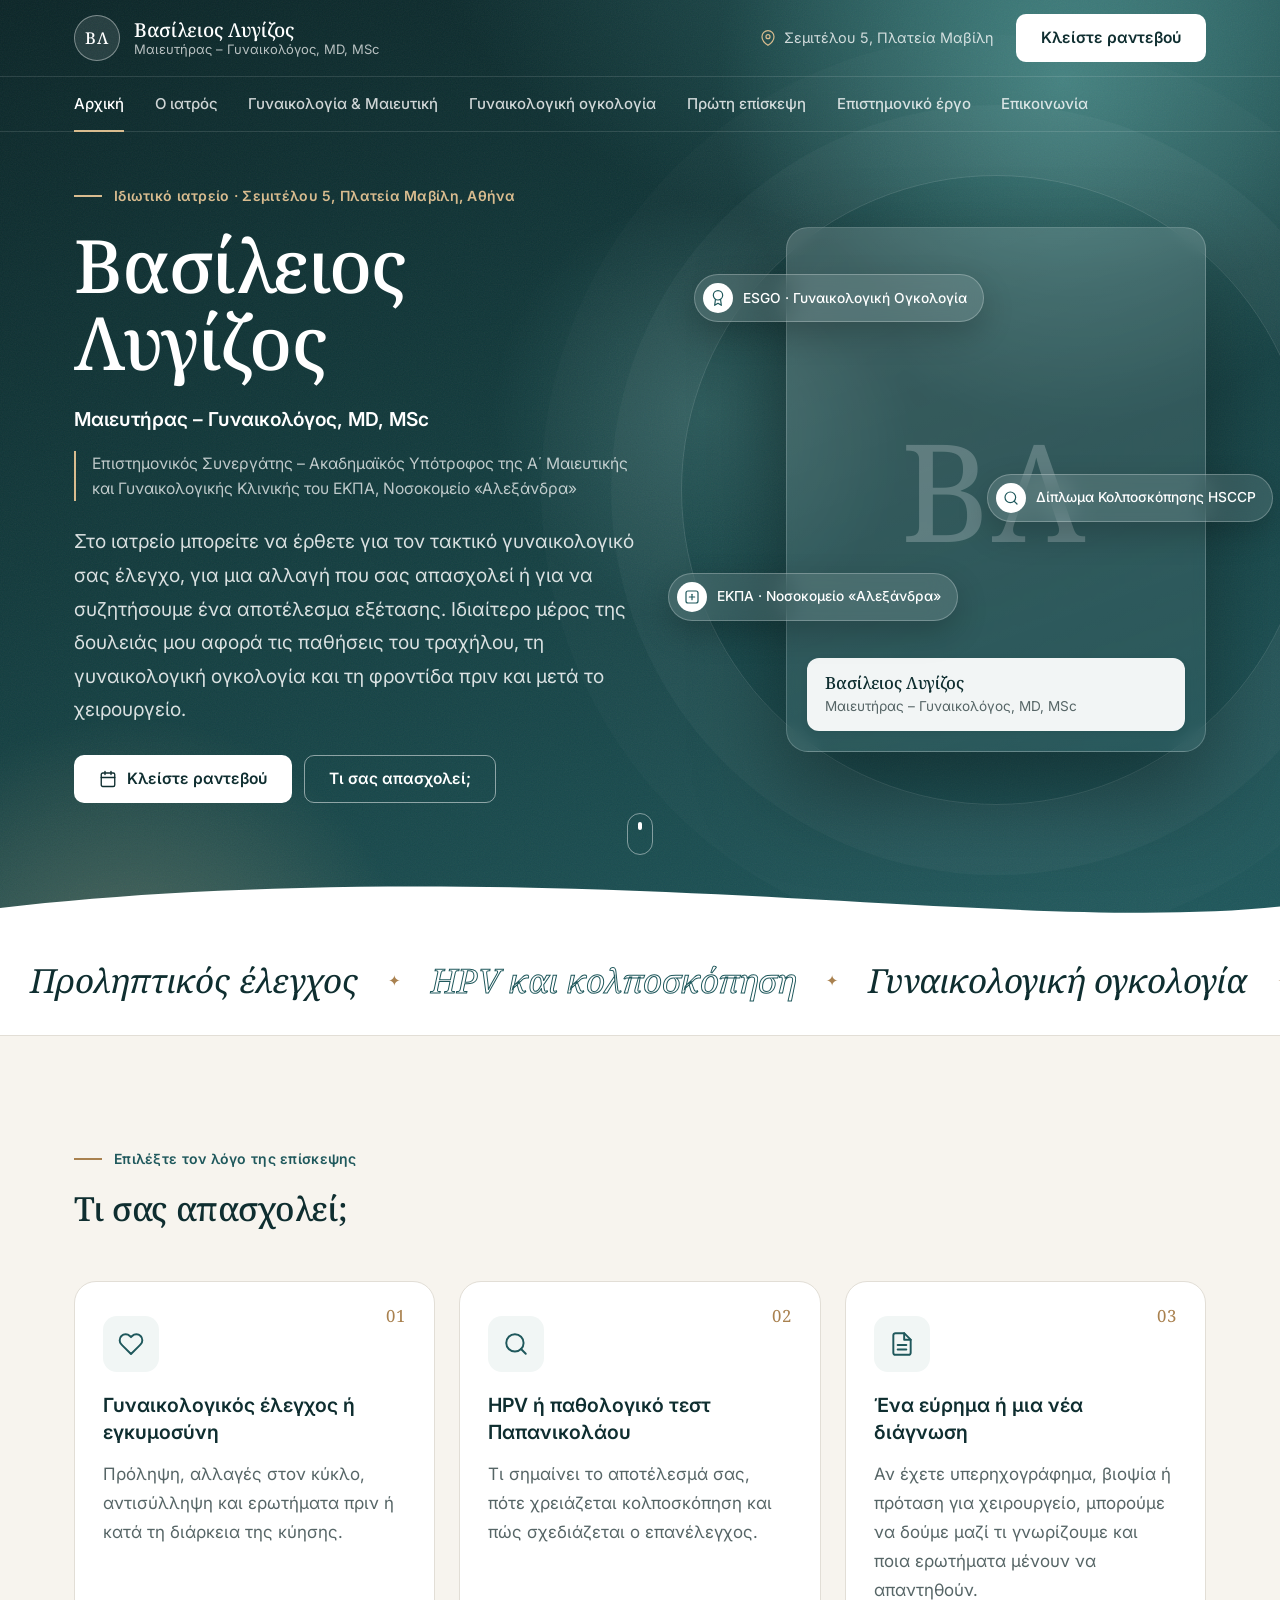
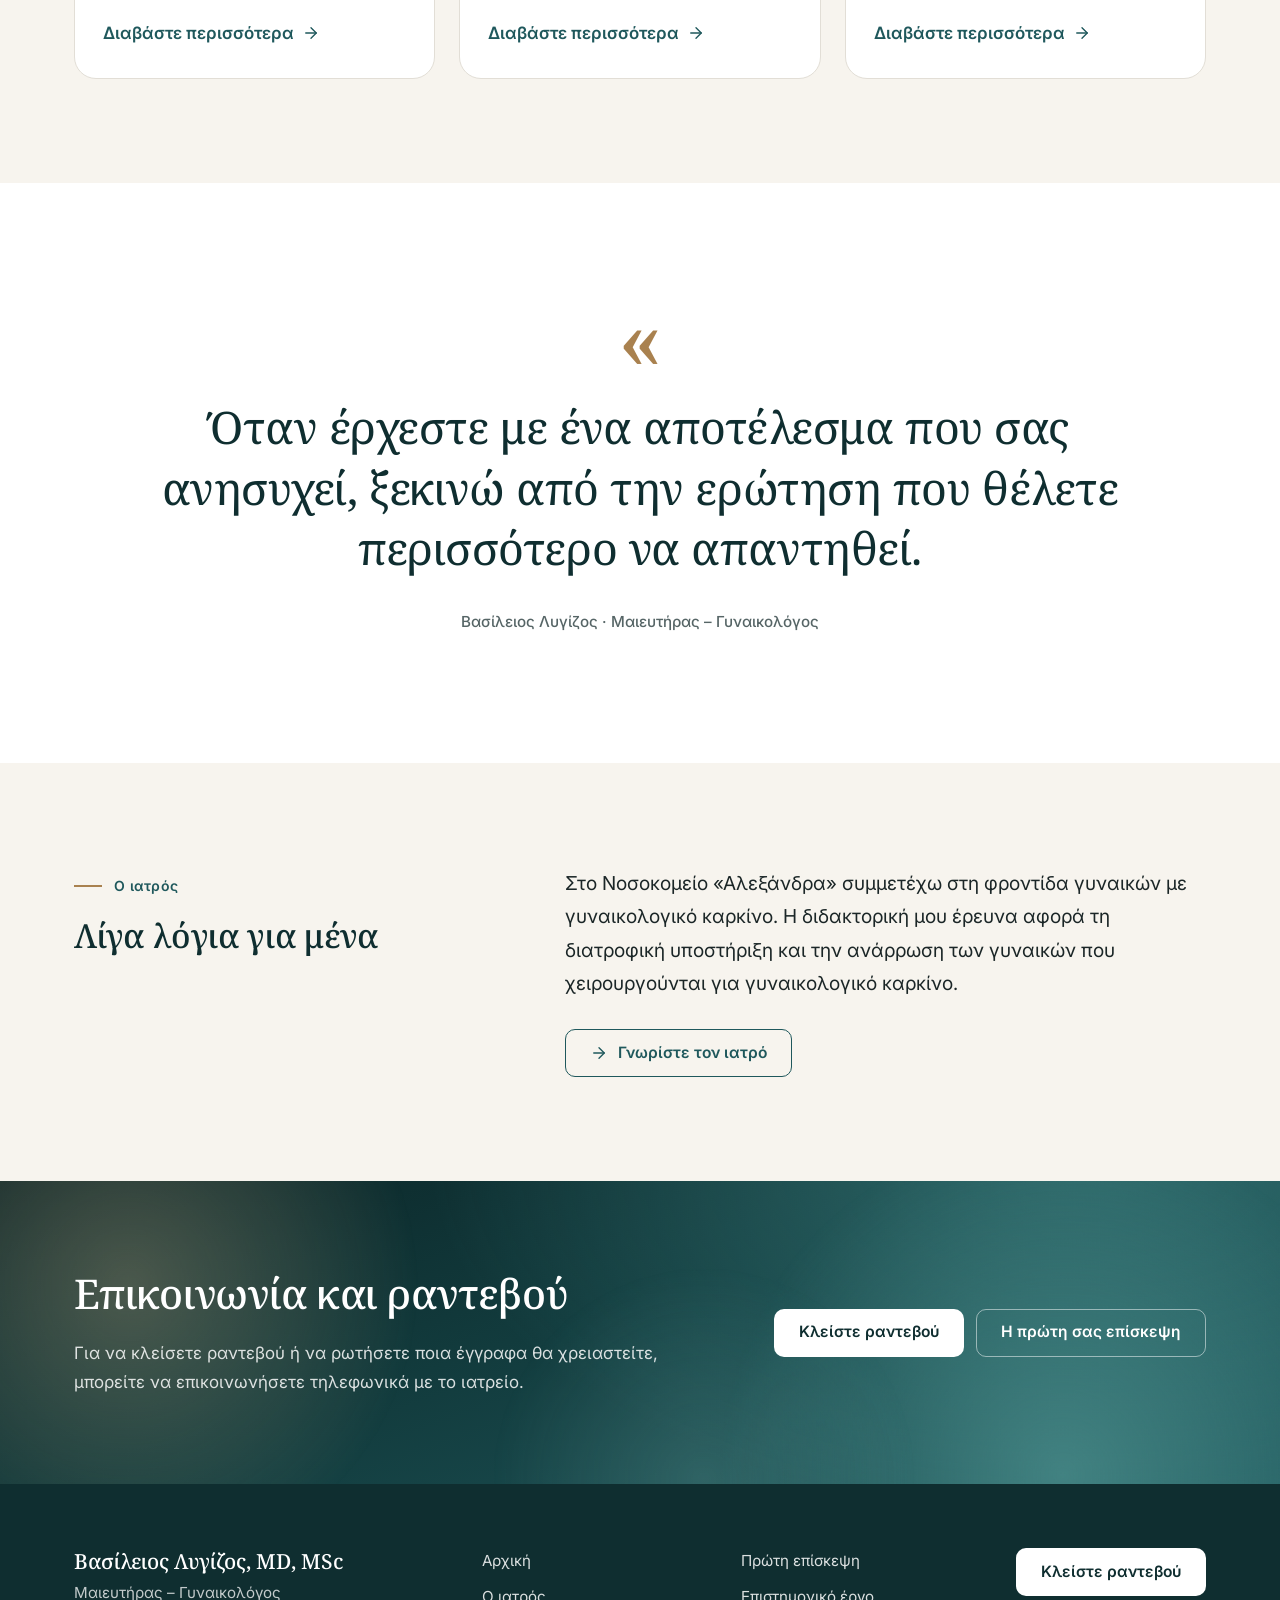
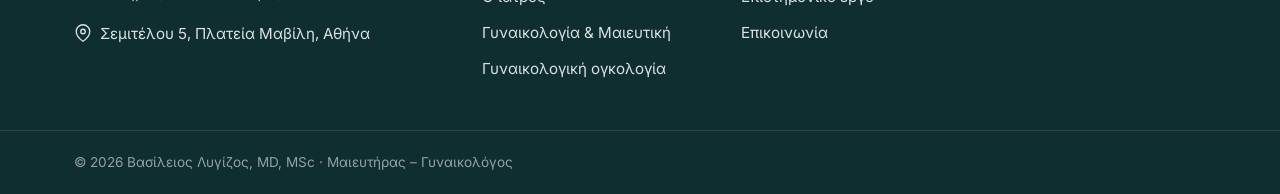
==== commit 1ea5a3b2: "Make the site more immersive and animated - Full-screen dark hero with slowly drifting colour light," ====
--- a/index.html
+++ b/index.html
@@ -5,7 +5,7 @@
   <meta name="viewport" content="width=device-width, initial-scale=1">
   <title>Βασίλειος Λυγίζος | Μαιευτήρας – Γυναικολόγος, Αθήνα</title>
   <meta name="description" content="Βασίλειος Λυγίζος, Μαιευτήρας – Γυναικολόγος, MD, MSc. Προληπτικός έλεγχος, HPV και κολποσκόπηση, γυναικολογική ογκολογία. Ιδιωτικό ιατρείο: Σεμιτέλου 5, Πλατεία Μαβίλη, Αθήνα.">
-  <meta name="theme-color" content="#1F585C">
+  <meta name="theme-color" content="#0F2E30">
   <meta property="og:type" content="website">
   <meta property="og:locale" content="el_GR">
   <meta property="og:title" content="Βασίλειος Λυγίζος | Μαιευτήρας – Γυναικολόγος, Αθήνα">
@@ -13,8 +13,9 @@
   <link rel="icon" href="favicon.svg" type="image/svg+xml">
   <link rel="preconnect" href="https://fonts.googleapis.com">
   <link rel="preconnect" href="https://fonts.gstatic.com" crossorigin>
-  <link rel="stylesheet" href="https://fonts.googleapis.com/css2?family=Inter:wght@400;500;600&amp;family=Noto+Serif:wght@400;500;600&amp;display=swap">
+  <link rel="stylesheet" href="https://fonts.googleapis.com/css2?family=Inter:wght@400;500;600&amp;family=Noto+Serif:ital,wght@0,400;0,500;0,600;1,400&amp;display=swap">
   <link rel="stylesheet" href="styles.css">
+  <script>document.documentElement.classList.add('js');</script>
   <script type="application/ld+json">{"@context": "https://schema.org", "@type": "Physician", "name": "Βασίλειος Λυγίζος", "description": "Μαιευτήρας – Γυναικολόγος, MD, MSc", "medicalSpecialty": ["Gynecologic", "Obstetric", "Oncologic"], "address": {"@type": "PostalAddress", "streetAddress": "Σεμιτέλου 5", "addressLocality": "Αθήνα", "addressCountry": "GR"}}</script>
 </head>
 <body class="has-mobile-cta">
@@ -56,82 +57,107 @@
   <main id="main">
 
     <section class="hero">
+      <div class="hero-bg" aria-hidden="true">
+        <!-- ΒΙΝΤΕΟ ΦΟΝΤΟΥ (προαιρετικό): ανεβάστε ένα σύντομο βίντεο χωρίς ήχο ως images/hero.mp4 και θα παίζει αυτόματα εδώ. -->
+        <video class="hero-video" autoplay muted loop playsinline preload="metadata"><source src="images/hero.mp4" type="video/mp4" onerror="this.parentNode.remove()"></video>
+        <span class="aurora a1"></span><span class="aurora a2"></span><span class="aurora a3"></span>
+        <span class="grain"></span>
+      </div>
       <div class="container hero-grid">
         <div class="hero-text">
-          <p class="eyebrow">Ιδιωτικό ιατρείο · Σεμιτέλου 5, Πλατεία Μαβίλη, Αθήνα</p>
-          <h1>Βασίλειος Λυγίζος</h1>
-          <p class="hero-role">Μαιευτήρας – Γυναικολόγος, MD, MSc</p>
-          <p class="hero-affil">Επιστημονικός Συνεργάτης – Ακαδημαϊκός Υπότροφος της Α΄ Μαιευτικής και Γυναικολογικής Κλινικής του ΕΚΠΑ, Νοσοκομείο «Αλεξάνδρα»</p>
-          <p class="lead">Στο ιατρείο μπορείτε να έρθετε για τον τακτικό γυναικολογικό σας έλεγχο, για μια αλλαγή που σας απασχολεί ή για να συζητήσουμε ένα αποτέλεσμα εξέτασης. Ιδιαίτερο μέρος της δουλειάς μου αφορά τις παθήσεις του τραχήλου, τη γυναικολογική ογκολογία και τη φροντίδα πριν και μετά το χειρουργείο.</p>
-          <div class="btn-row">
-            <a class="btn btn-primary" href="epikoinonia.html"><svg viewBox="0 0 24 24" fill="none" stroke="currentColor" stroke-width="1.8" stroke-linecap="round" stroke-linejoin="round" aria-hidden="true" focusable="false"><rect x="3" y="4" width="18" height="18" rx="2"/><line x1="16" y1="2" x2="16" y2="6"/><line x1="8" y1="2" x2="8" y2="6"/><line x1="3" y1="10" x2="21" y2="10"/></svg><span>Κλείστε ραντεβού</span></a>
-            <a class="btn btn-outline" href="#ti-sas-apasxolei"><span>Τι σας απασχολεί;</span></a>
-          </div>
-        </div>
-        <div class="hero-media">
-          <figure class="portrait ">
-        <!-- ΦΩΤΟΓΡΑΦΙΑ: ανεβάστε μια κάθετη φωτογραφία στο images/vasileios-lygizos.jpg και θα εμφανιστεί αυτόματα εδώ. -->
-        <span class="portrait-monogram" aria-hidden="true">ΒΛ</span>
-        <img src="images/vasileios-lygizos.jpg" alt="Βασίλειος Λυγίζος, Μαιευτήρας – Γυναικολόγος" width="800" height="1000" onerror="this.remove()">
-        <figcaption><strong>Βασίλειος Λυγίζος</strong><span>Μαιευτήρας – Γυναικολόγος, MD, MSc</span></figcaption>
-      </figure>
-        </div>
-      </div>
-    </section>
-
-    <section class="credentials" aria-label="Ακαδημαϊκή θέση και πιστοποιήσεις">
-      <div class="container credentials-grid">
-        <div class="credential">
-          <div class="icon-badge"><svg viewBox="0 0 24 24" fill="none" stroke="currentColor" stroke-width="1.8" stroke-linecap="round" stroke-linejoin="round" aria-hidden="true" focusable="false"><rect x="3" y="3" width="18" height="18" rx="3"/><line x1="12" y1="8" x2="12" y2="16"/><line x1="8" y1="12" x2="16" y2="12"/></svg></div>
-          <div><strong>Α΄ Μαιευτική και Γυναικολογική Κλινική ΕΚΠΑ</strong><span>Νοσοκομείο «Αλεξάνδρα»</span></div>
-        </div>
-        <div class="credential">
-          <div class="icon-badge"><svg viewBox="0 0 24 24" fill="none" stroke="currentColor" stroke-width="1.8" stroke-linecap="round" stroke-linejoin="round" aria-hidden="true" focusable="false"><circle cx="12" cy="8" r="7"/><polyline points="8.21 13.89 7 23 12 20 17 23 15.79 13.88"/></svg></div>
-          <div><strong>Ευρωπαϊκές εξετάσεις Γυναικολογικής Ογκολογίας</strong><span>European Society of Gynaecological Oncology (ESGO)</span></div>
-        </div>
-        <div class="credential">
-          <div class="icon-badge"><svg viewBox="0 0 24 24" fill="none" stroke="currentColor" stroke-width="1.8" stroke-linecap="round" stroke-linejoin="round" aria-hidden="true" focusable="false"><circle cx="11" cy="11" r="8"/><line x1="21" y1="21" x2="16.65" y2="16.65"/></svg></div>
-          <div><strong>Δίπλωμα Κολποσκόπησης</strong><span>HSCCP</span></div>
-        </div>
-      </div>
-    </section>
+          <p class="eyebrow" data-reveal style="--i:0">Ιδιωτικό ιατρείο · Σεμιτέλου 5, Πλατεία Μαβίλη, Αθήνα</p>
+          <h1 data-split>Βασίλειος Λυγίζος</h1>
+          <p class="hero-role" data-reveal style="--i:2">Μαιευτήρας – Γυναικολόγος, MD, MSc</p>
+          <p class="hero-affil" data-reveal style="--i:3">Επιστημονικός Συνεργάτης – Ακαδημαϊκός Υπότροφος της Α΄ Μαιευτικής και Γυναικολογικής Κλινικής του ΕΚΠΑ, Νοσοκομείο «Αλεξάνδρα»</p>
+          <p class="lead" data-reveal style="--i:4">Στο ιατρείο μπορείτε να έρθετε για τον τακτικό γυναικολογικό σας έλεγχο, για μια αλλαγή που σας απασχολεί ή για να συζητήσουμε ένα αποτέλεσμα εξέτασης. Ιδιαίτερο μέρος της δουλειάς μου αφορά τις παθήσεις του τραχήλου, τη γυναικολογική ογκολογία και τη φροντίδα πριν και μετά το χειρουργείο.</p>
+          <div class="btn-row" data-reveal style="--i:5">
+            <a class="btn btn-light" href="epikoinonia.html"><svg viewBox="0 0 24 24" fill="none" stroke="currentColor" stroke-width="1.8" stroke-linecap="round" stroke-linejoin="round" aria-hidden="true" focusable="false"><rect x="3" y="4" width="18" height="18" rx="2"/><line x1="16" y1="2" x2="16" y2="6"/><line x1="8" y1="2" x2="8" y2="6"/><line x1="3" y1="10" x2="21" y2="10"/></svg><span>Κλείστε ραντεβού</span></a>
+            <a class="btn btn-outline-light" href="#ti-sas-apasxolei"><span>Τι σας απασχολεί;</span></a>
+          </div>
+        </div>
+        <div class="hero-media" data-parallax>
+          <figure class="portrait" data-reveal="zoom" style="--i:2">
+          <!-- ΦΩΤΟΓΡΑΦΙΑ: ανεβάστε μια κάθετη φωτογραφία στο images/vasileios-lygizos.jpg και θα εμφανιστεί αυτόματα εδώ. -->
+          <span class="portrait-monogram" aria-hidden="true">ΒΛ</span>
+          <img src="images/vasileios-lygizos.jpg" alt="Βασίλειος Λυγίζος, Μαιευτήρας – Γυναικολόγος" width="800" height="1000" onerror="this.remove()">
+          <figcaption><strong>Βασίλειος Λυγίζος</strong><span>Μαιευτήρας – Γυναικολόγος, MD, MSc</span></figcaption>
+        </figure>
+          <div class="float-chip chip-1" data-reveal style="--i:6">
+            <div class="chip-inner"><span class="chip-ico"><svg viewBox="0 0 24 24" fill="none" stroke="currentColor" stroke-width="1.8" stroke-linecap="round" stroke-linejoin="round" aria-hidden="true" focusable="false"><circle cx="12" cy="8" r="7"/><polyline points="8.21 13.89 7 23 12 20 17 23 15.79 13.88"/></svg></span><span>ESGO · Γυναικολογική Ογκολογία</span></div>
+          </div>
+          <div class="float-chip chip-2" data-reveal style="--i:7">
+            <div class="chip-inner"><span class="chip-ico"><svg viewBox="0 0 24 24" fill="none" stroke="currentColor" stroke-width="1.8" stroke-linecap="round" stroke-linejoin="round" aria-hidden="true" focusable="false"><circle cx="11" cy="11" r="8"/><line x1="21" y1="21" x2="16.65" y2="16.65"/></svg></span><span>Δίπλωμα Κολποσκόπησης HSCCP</span></div>
+          </div>
+          <div class="float-chip chip-3" data-reveal style="--i:8">
+            <div class="chip-inner"><span class="chip-ico"><svg viewBox="0 0 24 24" fill="none" stroke="currentColor" stroke-width="1.8" stroke-linecap="round" stroke-linejoin="round" aria-hidden="true" focusable="false"><rect x="3" y="3" width="18" height="18" rx="3"/><line x1="12" y1="8" x2="12" y2="16"/><line x1="8" y1="12" x2="16" y2="12"/></svg></span><span>ΕΚΠΑ · Νοσοκομείο «Αλεξάνδρα»</span></div>
+          </div>
+        </div>
+      </div>
+      <a class="scroll-cue" href="#ti-sas-apasxolei"><span class="sr-only">Μετάβαση στο «Τι σας απασχολεί;»</span></a>
+      <svg class="hero-curve to-white" viewBox="0 0 1440 72" preserveAspectRatio="none" aria-hidden="true" focusable="false"><path d="M0 72V38C190 10 430 0 720 14s540 46 720 22v36z"/></svg>
+    </section>
+
+    <div class="marquee" aria-hidden="true">
+      <div class="marquee-track"><span class="mq-item">Προληπτικός έλεγχος</span><span class="mq-star">✦</span><span class="mq-item">HPV και κολποσκόπηση</span><span class="mq-star">✦</span><span class="mq-item">Γυναικολογική ογκολογία</span><span class="mq-star">✦</span><span class="mq-item">Εγκυμοσύνη</span><span class="mq-star">✦</span><span class="mq-item">Δεύτερη γνώμη</span><span class="mq-star">✦</span><span class="mq-item">Πριν και μετά το χειρουργείο</span><span class="mq-star">✦</span><span class="mq-item">Προληπτικός έλεγχος</span><span class="mq-star">✦</span><span class="mq-item">HPV και κολποσκόπηση</span><span class="mq-star">✦</span><span class="mq-item">Γυναικολογική ογκολογία</span><span class="mq-star">✦</span><span class="mq-item">Εγκυμοσύνη</span><span class="mq-star">✦</span><span class="mq-item">Δεύτερη γνώμη</span><span class="mq-star">✦</span><span class="mq-item">Πριν και μετά το χειρουργείο</span><span class="mq-star">✦</span></div>
+    </div>
 
     <section class="section section-sand" id="ti-sas-apasxolei">
       <div class="container">
-        <div class="section-head">
+        <div class="section-head" data-reveal style="--i:0">
           <p class="eyebrow">Επιλέξτε τον λόγο της επίσκεψης</p>
           <h2>Τι σας απασχολεί;</h2>
         </div>
         <div class="concerns">
-          <a class="concern" href="gynaikologia-maieftiki.html#proliptikos-elegxos">
-            <div class="icon-badge icon-badge-lg"><svg viewBox="0 0 24 24" fill="none" stroke="currentColor" stroke-width="1.8" stroke-linecap="round" stroke-linejoin="round" aria-hidden="true" focusable="false"><path d="M20.84 4.61a5.5 5.5 0 0 0-7.78 0L12 5.67l-1.06-1.06a5.5 5.5 0 0 0-7.78 7.78l1.06 1.06L12 21.23l7.78-7.78 1.06-1.06a5.5 5.5 0 0 0 0-7.78z"/></svg></div>
-            <h3>Γυναικολογικός έλεγχος ή εγκυμοσύνη</h3>
-            <p>Πρόληψη, αλλαγές στον κύκλο, αντισύλληψη και ερωτήματα πριν ή κατά τη διάρκεια της κύησης.</p>
-            <span class="link-arrow">Διαβάστε περισσότερα <svg viewBox="0 0 24 24" fill="none" stroke="currentColor" stroke-width="1.8" stroke-linecap="round" stroke-linejoin="round" aria-hidden="true" focusable="false"><line x1="5" y1="12" x2="19" y2="12"/><polyline points="12 5 19 12 12 19"/></svg></span>
-          </a>
-          <a class="concern" href="gynaikologia-maieftiki.html#hpv-kolposkopisi">
-            <div class="icon-badge icon-badge-lg"><svg viewBox="0 0 24 24" fill="none" stroke="currentColor" stroke-width="1.8" stroke-linecap="round" stroke-linejoin="round" aria-hidden="true" focusable="false"><circle cx="11" cy="11" r="8"/><line x1="21" y1="21" x2="16.65" y2="16.65"/></svg></div>
-            <h3>HPV ή παθολογικό τεστ Παπανικολάου</h3>
-            <p>Τι σημαίνει το αποτέλεσμά σας, πότε χρειάζεται κολποσκόπηση και πώς σχεδιάζεται ο επανέλεγχος.</p>
-            <span class="link-arrow">Διαβάστε περισσότερα <svg viewBox="0 0 24 24" fill="none" stroke="currentColor" stroke-width="1.8" stroke-linecap="round" stroke-linejoin="round" aria-hidden="true" focusable="false"><line x1="5" y1="12" x2="19" y2="12"/><polyline points="12 5 19 12 12 19"/></svg></span>
-          </a>
-          <a class="concern" href="gynaikologiki-ogkologia.html">
-            <div class="icon-badge icon-badge-lg"><svg viewBox="0 0 24 24" fill="none" stroke="currentColor" stroke-width="1.8" stroke-linecap="round" stroke-linejoin="round" aria-hidden="true" focusable="false"><path d="M14 2H6a2 2 0 0 0-2 2v16a2 2 0 0 0 2 2h12a2 2 0 0 0 2-2V8z"/><polyline points="14 2 14 8 20 8"/><line x1="16" y1="13" x2="8" y2="13"/><line x1="16" y1="17" x2="8" y2="17"/></svg></div>
-            <h3>Ένα εύρημα ή μια νέα διάγνωση</h3>
-            <p>Αν έχετε υπερηχογράφημα, βιοψία ή πρόταση για χειρουργείο, μπορούμε να δούμε μαζί τι γνωρίζουμε και ποια ερωτήματα μένουν να απαντηθούν.</p>
-            <span class="link-arrow">Διαβάστε περισσότερα <svg viewBox="0 0 24 24" fill="none" stroke="currentColor" stroke-width="1.8" stroke-linecap="round" stroke-linejoin="round" aria-hidden="true" focusable="false"><line x1="5" y1="12" x2="19" y2="12"/><polyline points="12 5 19 12 12 19"/></svg></span>
-          </a>
-        </div>
-      </div>
-    </section>
-
-    <section class="section">
+          <div class="concern-wrap" data-reveal style="--i:0">
+            <a class="concern" href="gynaikologia-maieftiki.html#proliptikos-elegxos" data-spotlight>
+              <span class="concern-num" aria-hidden="true">01</span>
+              <div class="icon-badge icon-badge-lg"><svg viewBox="0 0 24 24" fill="none" stroke="currentColor" stroke-width="1.8" stroke-linecap="round" stroke-linejoin="round" aria-hidden="true" focusable="false"><path d="M20.84 4.61a5.5 5.5 0 0 0-7.78 0L12 5.67l-1.06-1.06a5.5 5.5 0 0 0-7.78 7.78l1.06 1.06L12 21.23l7.78-7.78 1.06-1.06a5.5 5.5 0 0 0 0-7.78z"/></svg></div>
+              <h3>Γυναικολογικός έλεγχος ή εγκυμοσύνη</h3>
+              <p>Πρόληψη, αλλαγές στον κύκλο, αντισύλληψη και ερωτήματα πριν ή κατά τη διάρκεια της κύησης.</p>
+              <span class="link-arrow">Διαβάστε περισσότερα <svg viewBox="0 0 24 24" fill="none" stroke="currentColor" stroke-width="1.8" stroke-linecap="round" stroke-linejoin="round" aria-hidden="true" focusable="false"><line x1="5" y1="12" x2="19" y2="12"/><polyline points="12 5 19 12 12 19"/></svg></span>
+            </a>
+          </div>
+          <div class="concern-wrap" data-reveal style="--i:1">
+            <a class="concern" href="gynaikologia-maieftiki.html#hpv-kolposkopisi" data-spotlight>
+              <span class="concern-num" aria-hidden="true">02</span>
+              <div class="icon-badge icon-badge-lg"><svg viewBox="0 0 24 24" fill="none" stroke="currentColor" stroke-width="1.8" stroke-linecap="round" stroke-linejoin="round" aria-hidden="true" focusable="false"><circle cx="11" cy="11" r="8"/><line x1="21" y1="21" x2="16.65" y2="16.65"/></svg></div>
+              <h3>HPV ή παθολογικό τεστ Παπανικολάου</h3>
+              <p>Τι σημαίνει το αποτέλεσμά σας, πότε χρειάζεται κολποσκόπηση και πώς σχεδιάζεται ο επανέλεγχος.</p>
+              <span class="link-arrow">Διαβάστε περισσότερα <svg viewBox="0 0 24 24" fill="none" stroke="currentColor" stroke-width="1.8" stroke-linecap="round" stroke-linejoin="round" aria-hidden="true" focusable="false"><line x1="5" y1="12" x2="19" y2="12"/><polyline points="12 5 19 12 12 19"/></svg></span>
+            </a>
+          </div>
+          <div class="concern-wrap" data-reveal style="--i:2">
+            <a class="concern" href="gynaikologiki-ogkologia.html" data-spotlight>
+              <span class="concern-num" aria-hidden="true">03</span>
+              <div class="icon-badge icon-badge-lg"><svg viewBox="0 0 24 24" fill="none" stroke="currentColor" stroke-width="1.8" stroke-linecap="round" stroke-linejoin="round" aria-hidden="true" focusable="false"><path d="M14 2H6a2 2 0 0 0-2 2v16a2 2 0 0 0 2 2h12a2 2 0 0 0 2-2V8z"/><polyline points="14 2 14 8 20 8"/><line x1="16" y1="13" x2="8" y2="13"/><line x1="16" y1="17" x2="8" y2="17"/></svg></div>
+              <h3>Ένα εύρημα ή μια νέα διάγνωση</h3>
+              <p>Αν έχετε υπερηχογράφημα, βιοψία ή πρόταση για χειρουργείο, μπορούμε να δούμε μαζί τι γνωρίζουμε και ποια ερωτήματα μένουν να απαντηθούν.</p>
+              <span class="link-arrow">Διαβάστε περισσότερα <svg viewBox="0 0 24 24" fill="none" stroke="currentColor" stroke-width="1.8" stroke-linecap="round" stroke-linejoin="round" aria-hidden="true" focusable="false"><line x1="5" y1="12" x2="19" y2="12"/><polyline points="12 5 19 12 12 19"/></svg></span>
+            </a>
+          </div>
+        </div>
+      </div>
+    </section>
+
+    <section class="quote-section">
+      <div class="container">
+        <figure class="quote" data-reveal style="--i:0">
+          <span class="quote-mark" aria-hidden="true">«</span>
+          <blockquote>
+            <p data-words>Όταν έρχεστε με ένα αποτέλεσμα που σας ανησυχεί, ξεκινώ από την ερώτηση που θέλετε περισσότερο να απαντηθεί.</p>
+          </blockquote>
+          <figcaption>Βασίλειος Λυγίζος · Μαιευτήρας – Γυναικολόγος</figcaption>
+        </figure>
+      </div>
+    </section>
+
+    <section class="section section-sand">
       <div class="container split">
-        <div>
+        <div data-reveal style="--i:0">
           <p class="eyebrow">Ο ιατρός</p>
           <h2>Λίγα λόγια για μένα</h2>
         </div>
-        <div class="split-body">
+        <div class="split-body" data-reveal style="--i:1">
           <p class="lead">Στο Νοσοκομείο «Αλεξάνδρα» συμμετέχω στη φροντίδα γυναικών με γυναικολογικό καρκίνο. Η διδακτορική μου έρευνα αφορά τη διατροφική υποστήριξη και την ανάρρωση των γυναικών που χειρουργούνται για γυναικολογικό καρκίνο.</p>
           <div class="btn-row">
             <a class="btn btn-outline" href="o-iatros.html"><svg viewBox="0 0 24 24" fill="none" stroke="currentColor" stroke-width="1.8" stroke-linecap="round" stroke-linejoin="round" aria-hidden="true" focusable="false"><line x1="5" y1="12" x2="19" y2="12"/><polyline points="12 5 19 12 12 19"/></svg><span>Γνωρίστε τον ιατρό</span></a>
@@ -141,12 +167,16 @@
     </section>
 
     <section class="cta-band" aria-labelledby="cta-title">
+      <div class="hero-bg" aria-hidden="true">
+        <span class="aurora a1"></span><span class="aurora a2"></span><span class="aurora a3"></span>
+        <span class="grain"></span>
+      </div>
       <div class="container cta-band-inner">
-        <div>
+        <div data-reveal style="--i:0">
           <h2 id="cta-title">Επικοινωνία και ραντεβού</h2>
           <p>Για να κλείσετε ραντεβού ή να ρωτήσετε ποια έγγραφα θα χρειαστείτε, μπορείτε να επικοινωνήσετε τηλεφωνικά με το ιατρείο.</p>
         </div>
-        <div class="cta-band-actions"><a class="btn btn-light" href="epikoinonia.html"><span>Κλείστε ραντεβού</span></a><a class="btn btn-outline-light" href="proti-episkepsi.html"><span>Η πρώτη σας επίσκεψη</span></a></div>
+        <div class="cta-band-actions" data-reveal style="--i:2"><a class="btn btn-light" href="epikoinonia.html"><span>Κλείστε ραντεβού</span></a><a class="btn btn-outline-light" href="proti-episkepsi.html"><span>Η πρώτη σας επίσκεψη</span></a></div>
       </div>
     </section>
 
--- a/styles.css
+++ b/styles.css
@@ -5,7 +5,7 @@
 :root {
   --brand: #1F585C;          /* βασικό χρώμα (από το έγγραφο κειμένων) */
   --brand-dark: #163F42;
-  --brand-ink: #0F2E30;      /* τίτλοι, υποσέλιδο */
+  --brand-ink: #0F2E30;      /* τίτλοι, σκούρες ενότητες */
   --brand-soft: #E3EDEC;
   --brand-tint: #F1F6F5;
   --sand: #F7F4EE;           /* απαλό φόντο ενοτήτων */
@@ -13,25 +13,29 @@
   --muted: #566566;          /* δευτερεύον κείμενο */
   --line: #E2DED6;
   --gold: #A9814F;           /* λεπτές λεπτομέρειες */
+  --gold-light: #D9BC8F;
   --white: #FFFFFF;
+
+  /* φόντο των σκούρων ενοτήτων (hero, κεφαλίδες σελίδων) */
+  --hero-bg:
+    radial-gradient(1100px 620px at 85% -10%, rgba(74, 150, 150, .5) 0%, transparent 60%),
+    linear-gradient(160deg, #0B2527 0%, #123B3D 45%, #1F585C 100%);
 
   --radius: 14px;
   --radius-lg: 22px;
   --shadow-sm: 0 1px 2px rgba(15, 46, 48, .06), 0 2px 8px rgba(15, 46, 48, .05);
   --shadow: 0 14px 36px rgba(15, 46, 48, .10);
+  --ease: cubic-bezier(.2, .7, .2, 1);
 
   --font-serif: "Noto Serif", Georgia, "Times New Roman", serif;
   --font-sans: "Inter", system-ui, -apple-system, "Segoe UI", Roboto, sans-serif;
   --container: 1180px;
+  --header-h: 129px;
 }
 
 /* ---------- Βάση ---------- */
 *, *::before, *::after { box-sizing: border-box; }
 html { -webkit-text-size-adjust: 100%; scroll-behavior: smooth; }
-@media (prefers-reduced-motion: reduce) {
-  html { scroll-behavior: auto; }
-  *, *::before, *::after { transition: none !important; }
-}
 body {
   margin: 0;
   font-family: var(--font-sans);
@@ -42,15 +46,15 @@
   -webkit-font-smoothing: antialiased;
   text-rendering: optimizeLegibility;
 }
-img { max-width: 100%; display: block; }
+img, video { max-width: 100%; display: block; }
 a { color: var(--brand); text-underline-offset: 3px; }
 a:hover { color: var(--brand-dark); }
 :focus-visible { outline: 3px solid var(--gold); outline-offset: 3px; border-radius: 4px; }
-[id] { scroll-margin-top: 150px; }
+[id] { scroll-margin-top: calc(var(--header-h) + 24px); }
 
 h1, h2, h3 { margin: 0 0 .5em; color: var(--brand-ink); font-weight: 500; line-height: 1.2; }
 h1, h2 { font-family: var(--font-serif); letter-spacing: -.01em; }
-h1 { font-size: clamp(2.25rem, 4.6vw, 3.5rem); }
+h1 { font-size: clamp(2.25rem, 4.8vw, 3.75rem); line-height: 1.1; }
 h2 { font-size: clamp(1.55rem, 2.6vw, 2.1rem); }
 h3 { font-family: var(--font-sans); font-size: 1.15rem; font-weight: 600; line-height: 1.4; }
 p { margin: 0 0 1.1em; }
@@ -73,6 +77,13 @@
 }
 .eyebrow::before { content: ""; width: 28px; height: 2px; background: var(--gold); flex: none; }
 .lead { font-size: clamp(1.075rem, 1.6vw, 1.2rem); color: var(--muted); line-height: 1.75; }
+
+/* Ομαλή μετάβαση ανάμεσα στις σελίδες (σε όσους browsers το υποστηρίζουν) */
+@view-transition { navigation: auto; }
+::view-transition-old(root) { animation: .28s ease both vt-out; }
+::view-transition-new(root) { animation: .42s ease both vt-in; }
+@keyframes vt-out { to { opacity: 0; } }
+@keyframes vt-in { from { opacity: 0; } }
 
 /* ---------- Κουμπιά ---------- */
 .btn {
@@ -80,22 +91,23 @@
   min-height: 48px; padding: 12px 24px; border-radius: 10px;
   font: 600 .975rem/1.2 var(--font-sans); text-decoration: none; text-align: center;
   border: 1.5px solid transparent; cursor: pointer;
-  transition: background .2s, color .2s, border-color .2s, transform .2s, box-shadow .2s;
+  transition: background .25s, color .25s, border-color .25s, transform .25s var(--ease), box-shadow .25s;
 }
 .btn svg { width: 18px; height: 18px; flex: none; }
+.btn:active { transform: translateY(0) scale(.98); }
 .btn-primary { background: var(--brand); color: #fff; }
-.btn-primary:hover { background: var(--brand-dark); color: #fff; transform: translateY(-1px); box-shadow: 0 8px 20px rgba(31, 88, 92, .25); }
+.btn-primary:hover { background: var(--brand-dark); color: #fff; transform: translateY(-2px); box-shadow: 0 10px 24px rgba(31, 88, 92, .28); }
 .btn-outline { border-color: var(--brand); color: var(--brand); background: transparent; }
-.btn-outline:hover { background: var(--brand-tint); color: var(--brand-dark); }
+.btn-outline:hover { background: var(--brand-tint); color: var(--brand-dark); transform: translateY(-2px); }
 .btn-light { background: #fff; color: var(--brand-ink); }
-.btn-light:hover { background: var(--sand); color: var(--brand-ink); transform: translateY(-1px); }
-.btn-outline-light { border-color: rgba(255, 255, 255, .55); color: #fff; }
-.btn-outline-light:hover { background: rgba(255, 255, 255, .1); border-color: #fff; color: #fff; }
+.btn-light:hover { background: var(--sand); color: var(--brand-ink); transform: translateY(-2px); box-shadow: 0 12px 28px rgba(0, 0, 0, .22); }
+.btn-outline-light { border-color: rgba(255, 255, 255, .5); color: #fff; }
+.btn-outline-light:hover { background: rgba(255, 255, 255, .1); border-color: #fff; color: #fff; transform: translateY(-2px); }
 .btn-row { display: flex; flex-wrap: wrap; gap: 12px; margin-top: 28px; }
 
 .link-arrow { display: inline-flex; align-items: center; gap: 8px; font-weight: 600; text-decoration: none; color: var(--brand); }
-.link-arrow svg { width: 18px; height: 18px; flex: none; transition: transform .2s; }
-.link-arrow:hover svg { transform: translateX(3px); }
+.link-arrow svg { width: 18px; height: 18px; flex: none; transition: transform .3s var(--ease); }
+.link-arrow:hover svg, .concern:hover .link-arrow svg { transform: translateX(4px); }
 
 .icon-badge {
   display: grid; place-items: center; flex: none;
@@ -106,14 +118,18 @@
 .icon-badge-lg { width: 56px; height: 56px; border-radius: 14px; }
 .icon-badge-lg svg { width: 26px; height: 26px; }
 
-/* ---------- Κεφαλίδα ---------- */
+/* ---------- Κεφαλίδα ----------
+   Διάφανη πάνω από τη σκούρα εικόνα κορυφής, γίνεται λευκή με την κύλιση. */
 .site-header {
-  position: sticky; top: 0; z-index: 100;
-  background: rgba(255, 255, 255, .97);
-  backdrop-filter: saturate(1.4) blur(10px);
-  -webkit-backdrop-filter: saturate(1.4) blur(10px);
+  position: fixed; top: 0; left: 0; right: 0; z-index: 100;
+  background: rgba(255, 255, 255, .96);
+  backdrop-filter: saturate(1.4) blur(12px);
+  -webkit-backdrop-filter: saturate(1.4) blur(12px);
   border-bottom: 1px solid var(--line);
-}
+  transition: background .4s, border-color .4s, box-shadow .4s;
+  view-transition-name: site-header;
+}
+.site-header.is-solid { box-shadow: 0 8px 28px rgba(15, 46, 48, .08); }
 .header-top { display: flex; align-items: center; justify-content: space-between; gap: 24px; height: 76px; }
 .brand { display: flex; align-items: center; gap: 14px; text-decoration: none; color: var(--ink); min-width: 0; }
 .brand-mark {
@@ -121,34 +137,41 @@
   width: 46px; height: 46px; border-radius: 50%;
   background: var(--brand); color: #fff;
   font: 500 1.02rem/1 var(--font-serif); letter-spacing: .04em;
+  transition: background .4s, box-shadow .4s;
 }
 .brand-text { display: flex; flex-direction: column; line-height: 1.25; min-width: 0; }
-.brand-name { font: 500 1.2rem/1.2 var(--font-serif); color: var(--brand-ink); }
-.brand-role { font-size: .8125rem; color: var(--muted); }
+.brand-name { font: 500 1.2rem/1.2 var(--font-serif); color: var(--brand-ink); transition: color .4s; }
+.brand-role { font-size: .8125rem; color: var(--muted); transition: color .4s; }
 .header-actions { display: flex; align-items: center; gap: 22px; }
-.header-address { display: inline-flex; align-items: center; gap: 8px; font-size: .9rem; color: var(--muted); text-decoration: none; }
+.header-address { display: inline-flex; align-items: center; gap: 8px; font-size: .9rem; color: var(--muted); text-decoration: none; transition: color .4s; }
 .header-address svg { width: 16px; height: 16px; color: var(--brand); }
 .header-address:hover { color: var(--brand); }
 
-.site-nav { border-top: 1px solid var(--line); }
+.site-nav { border-top: 1px solid var(--line); transition: border-color .4s; }
 .site-nav ul { list-style: none; margin: 0; padding: 0; display: flex; gap: clamp(18px, 2.4vw, 34px); }
 .site-nav a {
-  display: block; padding: 14px 0; margin-bottom: -1px;
+  position: relative; display: block; padding: 14px 0;
   font-size: .9375rem; font-weight: 500; white-space: nowrap;
-  color: var(--ink); text-decoration: none;
-  border-bottom: 2px solid transparent;
+  color: var(--ink); text-decoration: none; transition: color .3s;
+}
+.site-nav a::after {
+  content: ""; position: absolute; left: 0; right: 0; bottom: -1px; height: 2px;
+  background: var(--brand); transform: scaleX(0); transform-origin: left;
+  transition: transform .4s var(--ease), background .4s;
 }
 .site-nav a:hover { color: var(--brand); }
-.site-nav a[aria-current="page"] { color: var(--brand); border-bottom-color: var(--brand); }
+.site-nav a:hover::after, .site-nav a[aria-current="page"]::after { transform: scaleX(1); }
+.site-nav a[aria-current="page"] { color: var(--brand); }
 
 .nav-toggle {
   display: none; align-items: center; justify-content: center;
   width: 46px; height: 46px; padding: 0;
   border: 1px solid var(--line); border-radius: 10px; background: #fff; cursor: pointer;
+  transition: background .4s, border-color .4s;
 }
 .nav-toggle-bars, .nav-toggle-bars::before, .nav-toggle-bars::after {
   display: block; width: 20px; height: 2px; border-radius: 2px;
-  background: var(--brand-ink); position: relative; transition: transform .2s, background .2s;
+  background: var(--brand-ink); position: relative; transition: transform .25s, background .25s;
 }
 .nav-toggle-bars::before, .nav-toggle-bars::after { content: ""; position: absolute; left: 0; }
 .nav-toggle-bars::before { top: -6px; }
@@ -157,25 +180,97 @@
 .nav-toggle[aria-expanded="true"] .nav-toggle-bars::before { transform: translateY(6px) rotate(45deg); }
 .nav-toggle[aria-expanded="true"] .nav-toggle-bars::after { transform: translateY(-6px) rotate(-45deg); }
 
+/* διάφανη κατάσταση (μόνο όταν τρέχει το JavaScript) */
+.js .site-header:not(.is-solid) { background: transparent; border-bottom-color: rgba(255, 255, 255, .12); backdrop-filter: none; -webkit-backdrop-filter: none; }
+.js .site-header:not(.is-solid) .site-nav { border-top-color: rgba(255, 255, 255, .12); }
+.js .site-header:not(.is-solid) .brand-name { color: #fff; }
+.js .site-header:not(.is-solid) .brand-role { color: rgba(255, 255, 255, .7); }
+.js .site-header:not(.is-solid) .brand-mark { background: rgba(255, 255, 255, .1); box-shadow: inset 0 0 0 1px rgba(255, 255, 255, .4); }
+.js .site-header:not(.is-solid) .header-address { color: rgba(255, 255, 255, .78); }
+.js .site-header:not(.is-solid) .header-address svg { color: var(--gold-light); }
+.js .site-header:not(.is-solid) .site-nav a { color: rgba(255, 255, 255, .8); }
+.js .site-header:not(.is-solid) .site-nav a:hover,
+.js .site-header:not(.is-solid) .site-nav a[aria-current="page"] { color: #fff; }
+.js .site-header:not(.is-solid) .site-nav a::after { background: var(--gold-light); }
+.js .site-header:not(.is-solid) .btn-header { background: #fff; color: var(--brand-ink); }
+.js .site-header:not(.is-solid) .nav-toggle { background: rgba(255, 255, 255, .06); border-color: rgba(255, 255, 255, .35); }
+.js .site-header:not(.is-solid) .nav-toggle-bars,
+.js .site-header:not(.is-solid) .nav-toggle-bars::before,
+.js .site-header:not(.is-solid) .nav-toggle-bars::after { background: #fff; }
+
 .mobile-cta { display: none; }
 
+/* ---------- Κινούμενο φόντο σκούρων ενοτήτων ---------- */
+.hero-bg { position: absolute; inset: 0; z-index: -1; overflow: hidden; pointer-events: none; }
+.hero-video { position: absolute; inset: 0; width: 100%; height: 100%; max-width: none; object-fit: cover; opacity: .38; }
+.aurora { position: absolute; border-radius: 50%; aspect-ratio: 1; will-change: transform; animation: drift 24s ease-in-out infinite alternate; }
+.a1 { width: min(62vw, 860px); top: -34%; right: -14%; background: radial-gradient(circle, rgba(95, 167, 163, .55) 0%, rgba(95, 167, 163, 0) 62%); }
+.a2 { width: min(52vw, 720px); bottom: -44%; left: -16%; background: radial-gradient(circle, rgba(217, 188, 143, .3) 0%, rgba(217, 188, 143, 0) 62%); animation-duration: 30s; animation-delay: -10s; }
+.a3 { width: min(38vw, 540px); top: 18%; left: 36%; background: radial-gradient(circle, rgba(143, 206, 200, .2) 0%, rgba(143, 206, 200, 0) 62%); animation-duration: 36s; animation-delay: -18s; }
+@keyframes drift {
+  0%   { transform: translate3d(0, 0, 0) scale(1); }
+  50%  { transform: translate3d(5vw, 4vh, 0) scale(1.12); }
+  100% { transform: translate3d(-4vw, -3vh, 0) scale(.94); }
+}
+.grain {
+  position: absolute; inset: 0; opacity: .07; mix-blend-mode: overlay;
+  background-image: url("data:image/svg+xml,%3Csvg xmlns='http://www.w3.org/2000/svg' width='180' height='180'%3E%3Cfilter id='n'%3E%3CfeTurbulence type='fractalNoise' baseFrequency='.85' numOctaves='3' stitchTiles='stitch'/%3E%3C/filter%3E%3Crect width='100%25' height='100%25' filter='url(%23n)'/%3E%3C/svg%3E");
+}
+.hero-curve { position: absolute; left: 0; right: 0; bottom: -1px; z-index: 1; display: block; width: 100%; height: clamp(26px, 4vw, 60px); }
+.hero-curve path { fill: currentColor; }
+.to-white { color: #fff; }
+.to-sand { color: var(--sand); }
+
+/* ---------- Εμφάνιση στοιχείων με την κύλιση ---------- */
+.js [data-reveal] {
+  opacity: 0; transform: translate3d(0, 34px, 0);
+  transition: opacity .9s var(--ease), transform .9s var(--ease);
+  transition-delay: calc(var(--i, 0) * 90ms);
+}
+.js [data-reveal="zoom"] { transform: scale(.93); }
+.js [data-reveal].is-visible { opacity: 1; transform: none; }
+
+/* Τίτλοι που «ανεβαίνουν» λέξη-λέξη */
+[data-split] .w { display: inline-block; overflow: hidden; vertical-align: top; padding: .08em 0 .22em; margin: -.08em 0 -.22em; }
+[data-split] .w > span { display: inline-block; }
+.js [data-split]:not(.is-split) { opacity: 0; }
+.is-split .w > span { animation: word-up 1.05s var(--ease) both; animation-delay: calc(var(--i) * 80ms + 120ms); }
+@keyframes word-up { from { transform: translateY(110%); } to { transform: translateY(0); } }
+
 /* ---------- Ενότητες ---------- */
-.section { padding: 96px 0; }
+.section { padding: 104px 0; }
 .section-sand { background: var(--sand); }
-.section-head { max-width: 720px; margin-bottom: 48px; }
+.section-head { max-width: 720px; margin-bottom: 52px; }
 
 /* ---------- Αρχική: hero ---------- */
 .hero {
-  background:
-    radial-gradient(900px 480px at 85% 0%, rgba(31, 88, 92, .08), transparent 70%),
-    linear-gradient(180deg, var(--brand-tint) 0%, #fff 100%);
-  padding: 72px 0 88px;
-}
-.hero-grid { display: grid; grid-template-columns: minmax(0, 1.15fr) minmax(0, .85fr); gap: 64px; align-items: center; }
-.hero h1 { margin-bottom: .2em; }
-.hero-role { font-size: 1.15rem; font-weight: 600; color: var(--brand); margin-bottom: 16px; }
-.hero-affil { font-size: .98rem; line-height: 1.6; color: var(--muted); padding-left: 16px; border-left: 2px solid var(--gold); margin-bottom: 24px; max-width: 560px; }
-.hero-media .portrait { max-width: 440px; margin-left: auto; }
+  position: relative; isolation: isolate; overflow: hidden; color: #fff;
+  background: var(--hero-bg);
+  min-height: 100vh; min-height: min(100svh, 1000px);
+  display: flex; align-items: center;
+  padding: calc(var(--header-h) + 48px) 0 128px;
+}
+.hero-grid { display: grid; grid-template-columns: minmax(0, 1.1fr) minmax(0, .9fr); gap: 72px; align-items: center; }
+.hero h1 { color: #fff; font-size: clamp(2.6rem, 6vw, 4.6rem); line-height: 1.05; margin-bottom: .3em; }
+.hero .eyebrow { color: var(--gold-light); }
+.hero .eyebrow::before { background: var(--gold-light); }
+.hero-role { font-size: 1.2rem; font-weight: 600; color: #fff; margin-bottom: 16px; }
+.hero-affil { font-size: .98rem; line-height: 1.6; color: rgba(255, 255, 255, .72); padding-left: 16px; border-left: 2px solid var(--gold-light); margin-bottom: 24px; max-width: 560px; }
+.hero .lead { color: rgba(255, 255, 255, .84); max-width: 620px; }
+
+.hero-media { position: relative; isolation: isolate; width: 100%; max-width: 420px; margin-left: auto; will-change: transform; }
+.hero-media::before {
+  content: ""; position: absolute; z-index: -1; left: 50%; top: 50%;
+  width: 150%; aspect-ratio: 1; border-radius: 50%;
+  border: 1px solid rgba(255, 255, 255, .14);
+  box-shadow: 0 0 0 70px rgba(255, 255, 255, .03), 0 0 0 140px rgba(255, 255, 255, .02);
+  transform: translate(-50%, -50%);
+  animation: pulse 9s ease-in-out infinite;
+}
+@keyframes pulse {
+  0%, 100% { transform: translate(-50%, -50%) scale(1); opacity: 1; }
+  50% { transform: translate(-50%, -50%) scale(1.06); opacity: .55; }
+}
 
 /* Φωτογραφία ιατρού (ή μονόγραμμα όσο δεν υπάρχει φωτογραφία) */
 .portrait {
@@ -197,53 +292,114 @@
 }
 .portrait figcaption strong { display: block; font: 500 1.05rem/1.3 var(--font-serif); color: var(--brand-ink); }
 .portrait figcaption span { font-size: .85rem; color: var(--muted); }
-
-/* ---------- Αρχική: πιστοποιήσεις ---------- */
-.credentials { background: #fff; border-top: 1px solid var(--line); border-bottom: 1px solid var(--line); }
-.credentials-grid { display: grid; grid-template-columns: repeat(3, 1fr); }
-.credential { display: flex; gap: 16px; align-items: flex-start; padding: 28px 28px 28px 0; }
-.credential + .credential { padding-left: 28px; border-left: 1px solid var(--line); }
-.credential strong { display: block; font-size: .98rem; font-weight: 600; line-height: 1.35; color: var(--brand-ink); margin-bottom: 4px; }
-.credential span { display: block; font-size: .9rem; line-height: 1.45; color: var(--muted); }
+.hero .portrait {
+  background: linear-gradient(160deg, rgba(255, 255, 255, .16), rgba(255, 255, 255, .04));
+  border: 1px solid rgba(255, 255, 255, .2);
+  box-shadow: 0 40px 90px rgba(0, 0, 0, .35);
+  backdrop-filter: blur(6px); -webkit-backdrop-filter: blur(6px);
+}
+.hero .portrait-monogram { color: #fff; opacity: .22; }
+
+/* «Ετικέτες» που αιωρούνται γύρω από τη φωτογραφία */
+.float-chip { position: absolute; z-index: 2; }
+.chip-inner {
+  display: inline-flex; align-items: center; gap: 10px;
+  padding: 8px 16px 8px 8px; border-radius: 999px; white-space: nowrap;
+  background: rgba(255, 255, 255, .12); border: 1px solid rgba(255, 255, 255, .25);
+  backdrop-filter: blur(14px); -webkit-backdrop-filter: blur(14px);
+  color: #fff; font-size: .86rem; font-weight: 500;
+  box-shadow: 0 12px 32px rgba(0, 0, 0, .2);
+  animation: bob 6s ease-in-out infinite;
+}
+.chip-ico { display: grid; place-items: center; width: 30px; height: 30px; border-radius: 50%; background: #fff; color: var(--brand); flex: none; }
+.chip-ico svg { width: 16px; height: 16px; }
+.chip-1 { top: 9%; left: -22%; }
+.chip-2 { top: 47%; right: -16%; }
+.chip-2 .chip-inner { animation-delay: -2s; }
+.chip-3 { bottom: 25%; left: -28%; }
+.chip-3 .chip-inner { animation-delay: -4s; }
+@keyframes bob { 0%, 100% { transform: translateY(0); } 50% { transform: translateY(-10px); } }
+
+.scroll-cue {
+  position: absolute; left: 50%; bottom: 76px; z-index: 2; transform: translateX(-50%);
+  width: 26px; height: 42px; border-radius: 14px; border: 1.5px solid rgba(255, 255, 255, .45);
+}
+.scroll-cue::after {
+  content: ""; position: absolute; left: 50%; top: 8px; width: 4px; height: 8px; margin-left: -2px;
+  border-radius: 2px; background: #fff; animation: cue 1.8s ease-in-out infinite;
+}
+@keyframes cue { 0% { opacity: 0; transform: translateY(0); } 30% { opacity: 1; } 100% { opacity: 0; transform: translateY(14px); } }
+
+/* ---------- Αρχική: κυλιόμενη ταινία θεμάτων ---------- */
+.marquee { overflow: hidden; background: #fff; border-bottom: 1px solid var(--line); padding: 30px 0 34px; }
+.marquee-track { display: flex; align-items: center; width: max-content; animation: marquee 50s linear infinite; }
+.marquee:hover .marquee-track { animation-play-state: paused; }
+.mq-item { padding: 0 30px; white-space: nowrap; font: italic 400 clamp(1.4rem, 2.6vw, 2.15rem)/1.2 var(--font-serif); color: var(--brand-ink); }
+.mq-item:nth-child(4n+3) { color: transparent; -webkit-text-stroke: 1px var(--brand); }
+.mq-star { color: var(--gold); font-size: .95rem; }
+@keyframes marquee { from { transform: translateX(0); } to { transform: translateX(-50%); } }
 
 /* ---------- Αρχική: «Τι σας απασχολεί;» ---------- */
 .concerns { display: grid; grid-template-columns: repeat(3, 1fr); gap: 24px; }
+.concern-wrap { display: flex; }
 .concern {
+  position: relative; isolation: isolate; overflow: hidden; flex: 1;
   display: flex; flex-direction: column; gap: 14px;
-  padding: 32px 28px 28px; border-radius: var(--radius);
+  padding: 34px 28px 30px; border-radius: var(--radius-lg);
   background: #fff; border: 1px solid var(--line);
   color: var(--ink); text-decoration: none;
-  transition: border-color .2s, box-shadow .2s, transform .2s;
-}
-.concern:hover { border-color: var(--brand); box-shadow: var(--shadow); transform: translateY(-3px); color: var(--ink); }
-.concern h3 { margin: 6px 0 0; font-size: 1.2rem; color: var(--brand-ink); }
+  transition: transform .5s var(--ease), box-shadow .5s var(--ease), border-color .5s;
+}
+.concern::before {
+  content: ""; position: absolute; inset: 0; z-index: -1; opacity: 0;
+  background:
+    radial-gradient(440px circle at var(--mx, 50%) var(--my, 0%), rgba(95, 167, 163, .5), transparent 45%),
+    linear-gradient(160deg, #0F2E30 0%, #1F585C 100%);
+  transition: opacity .5s var(--ease);
+}
+.concern:hover { transform: translateY(-8px); box-shadow: 0 28px 60px rgba(15, 46, 48, .25); border-color: transparent; color: var(--ink); }
+.concern:hover::before { opacity: 1; }
+.concern h3, .concern p, .concern .link-arrow, .concern .icon-badge, .concern-num { transition: color .5s, background .5s; }
+.concern h3 { margin: 6px 0 0; font-size: 1.22rem; color: var(--brand-ink); }
 .concern p { margin: 0; color: var(--muted); flex: 1; }
+.concern-num { position: absolute; top: 26px; right: 28px; font: 400 1.05rem/1 var(--font-serif); letter-spacing: .06em; color: var(--gold); }
+.concern:hover h3, .concern:hover .link-arrow { color: #fff; }
+.concern:hover p { color: rgba(255, 255, 255, .8); }
+.concern:hover .concern-num { color: var(--gold-light); }
+.concern:hover .icon-badge { background: rgba(255, 255, 255, .12); color: #fff; }
+
+/* ---------- Αρχική: απόφθεγμα ---------- */
+.quote-section { padding: 128px 0; background: #fff; }
+.quote { max-width: 1000px; margin: 0 auto; text-align: center; }
+.quote-mark { display: block; font: 400 5.5rem/.6 var(--font-serif); color: var(--gold); margin-bottom: 34px; }
+.quote blockquote { margin: 0; }
+.quote p { margin: 0 0 30px; font: 400 clamp(1.6rem, 3.5vw, 2.85rem)/1.35 var(--font-serif); letter-spacing: -.01em; color: var(--brand-ink); }
+.quote [data-words].is-armed .qw { opacity: .16; transition: opacity .4s ease; }
+.quote [data-words].is-armed .qw.on { opacity: 1; }
+.quote figcaption { font-size: .95rem; font-weight: 500; color: var(--muted); }
 
 .split { display: grid; grid-template-columns: minmax(0, .8fr) minmax(0, 1.2fr); gap: 64px; align-items: start; }
 .split-body .lead { color: var(--ink); margin-bottom: 0; }
 
 /* ---------- Μπάντα επικοινωνίας ---------- */
-.cta-band {
-  position: relative; overflow: hidden; padding: 72px 0; color: #fff;
-  background: radial-gradient(700px 360px at 100% 0%, rgba(255, 255, 255, .08), transparent 70%), var(--brand);
-}
+.cta-band { position: relative; isolation: isolate; overflow: hidden; padding: 88px 0; color: #fff; background: var(--hero-bg); }
 .cta-band-inner { display: grid; grid-template-columns: minmax(0, 1.3fr) auto; gap: 40px; align-items: center; }
-.cta-band h2 { color: #fff; }
-.cta-band p { margin: 0; max-width: 620px; color: rgba(255, 255, 255, .85); }
+.cta-band h2 { color: #fff; font-size: clamp(1.8rem, 3.2vw, 2.6rem); }
+.cta-band p { margin: 0; max-width: 620px; color: rgba(255, 255, 255, .84); }
 .cta-band-actions { display: flex; flex-wrap: wrap; gap: 12px; }
 
-/* ---------- Εσωτερικές σελίδες ---------- */
+/* ---------- Εσωτερικές σελίδες: κεφαλίδα ---------- */
 .page-hero {
-  padding: 52px 0 64px; border-bottom: 1px solid var(--line);
-  background:
-    radial-gradient(800px 380px at 90% 0%, rgba(31, 88, 92, .07), transparent 70%),
-    linear-gradient(180deg, var(--brand-tint), #fff);
-}
-.page-hero h1 { max-width: 860px; }
-.page-hero .lead { max-width: 780px; margin-bottom: 0; }
-.breadcrumb { display: flex; flex-wrap: wrap; gap: 10px; font-size: .875rem; color: var(--muted); margin-bottom: 28px; }
-.breadcrumb a { color: var(--muted); text-decoration: none; }
-.breadcrumb a:hover { color: var(--brand); text-decoration: underline; }
+  position: relative; isolation: isolate; overflow: hidden; color: #fff;
+  background: var(--hero-bg);
+  padding: calc(var(--header-h) + 64px) 0 112px;
+}
+.page-hero h1 { max-width: 880px; color: #fff; font-size: clamp(2.4rem, 5.4vw, 4rem); line-height: 1.08; }
+.page-hero .lead { max-width: 780px; margin-bottom: 0; color: rgba(255, 255, 255, .8); }
+.breadcrumb { display: flex; flex-wrap: wrap; gap: 10px; font-size: .875rem; color: rgba(255, 255, 255, .6); margin-bottom: 28px; }
+.breadcrumb a { color: rgba(255, 255, 255, .7); text-decoration: none; }
+.breadcrumb a:hover { color: #fff; text-decoration: underline; }
+.breadcrumb [aria-current] { color: var(--gold-light); }
 
 .prose { max-width: 68ch; }
 .prose h2 { margin-top: 1.8em; }
@@ -259,22 +415,27 @@
 .facts dd { margin: 4px 0 0; font-size: .95rem; line-height: 1.55; }
 
 /* Θεματικές σελίδες (Γυναικολογία, Ογκολογία) */
-.topic-layout { display: grid; grid-template-columns: 240px minmax(0, 1fr); gap: 72px; align-items: start; }
-.toc { position: sticky; top: 150px; }
+.topic-layout { display: grid; grid-template-columns: 250px minmax(0, 1fr); gap: 72px; align-items: start; }
+.toc { position: sticky; top: calc(var(--header-h) + 28px); }
 .toc-title { font-size: .8rem; font-weight: 600; letter-spacing: .02em; color: var(--muted); margin-bottom: 12px; }
 .toc ul { list-style: none; margin: 0; padding: 0; border-left: 2px solid var(--line); }
 .toc a {
   display: block; padding: 8px 0 8px 16px; margin-left: -2px;
   border-left: 2px solid transparent;
   font-size: .95rem; line-height: 1.4; color: var(--ink); text-decoration: none;
+  transition: color .3s, border-color .3s, padding .3s var(--ease);
 }
 .toc a:hover { color: var(--brand); border-left-color: var(--brand); }
-.topic { display: grid; grid-template-columns: 56px minmax(0, 1fr); gap: 28px; padding: 44px 0; border-top: 1px solid var(--line); }
+.toc a.is-active { color: var(--brand); border-left-color: var(--brand); font-weight: 600; padding-left: 22px; }
+.topic { display: grid; grid-template-columns: 56px minmax(0, 1fr); gap: 28px; padding: 48px 0; border-top: 1px solid var(--line); }
 .topic:first-child { padding-top: 0; border-top: 0; }
 .topic:last-child { padding-bottom: 0; }
-.topic h2 { font-size: clamp(1.4rem, 2.2vw, 1.75rem); margin-top: 8px; }
+.topic h2 { font-size: clamp(1.45rem, 2.3vw, 1.85rem); margin-top: 8px; }
 .topic p { max-width: 68ch; }
 .topic-body > :last-child { margin-bottom: 0; }
+.js .topic .icon-badge { transform: scale(.5) rotate(-12deg); transition: transform .9s var(--ease) .2s, background .3s, color .3s; }
+.js .topic.is-visible .icon-badge { transform: none; }
+.topic:hover .icon-badge { background: var(--brand); color: #fff; }
 .callout {
   padding: 16px 20px; border-radius: 10px;
   background: #FBF6EC; border-left: 3px solid var(--gold);
@@ -293,10 +454,11 @@
 
 /* Επιστημονικό έργο */
 .pubs { list-style: none; margin: 0; padding: 0; }
-.pub { display: grid; grid-template-columns: 220px minmax(0, 1fr); gap: 48px; padding: 44px 0; border-top: 1px solid var(--line); }
+.pub { display: grid; grid-template-columns: 220px minmax(0, 1fr); gap: 48px; padding: 48px 0; border-top: 1px solid var(--line); }
 .pub:first-child { padding-top: 0; border-top: 0; }
-.pub-meta { display: flex; flex-direction: column; gap: 4px; padding-top: 6px; }
-.pub-journal { font: italic 500 1.1rem/1.35 var(--font-serif); color: var(--brand-ink); }
+.pub-meta { display: flex; flex-direction: column; gap: 4px; padding-top: 4px; }
+.pub-num { font: 400 2.6rem/1 var(--font-serif); color: var(--gold); opacity: .55; margin-bottom: 10px; }
+.pub-journal { font: italic 400 1.1rem/1.35 var(--font-serif); color: var(--brand-ink); }
 .pub-year { font-size: .9rem; color: var(--muted); }
 .pub h2 { font-size: clamp(1.35rem, 2.1vw, 1.7rem); }
 .pub p { max-width: 68ch; }
@@ -316,8 +478,6 @@
 .map { min-height: 440px; overflow: hidden; border-radius: var(--radius-lg); border: 1px solid var(--line); background: var(--brand-soft); }
 .map iframe { display: block; width: 100%; height: 100%; min-height: 440px; border: 0; }
 
-.notfound { min-height: 50vh; }
-
 /* ---------- Υποσέλιδο ---------- */
 .site-footer { background: var(--brand-ink); color: rgba(255, 255, 255, .75); font-size: .95rem; padding-top: 64px; }
 .site-footer a { color: rgba(255, 255, 255, .85); text-decoration: none; }
@@ -335,37 +495,42 @@
 
 /* ---------- Tablet ---------- */
 @media (max-width: 1023px) {
-  [id] { scroll-margin-top: 96px; }
+  :root { --header-h: 77px; }
   .header-address { display: none; }
   .nav-toggle { display: inline-flex; }
   .site-nav { display: none; }
-  .site-nav.is-open { display: block; }
+  .site-nav.is-open { display: block; max-height: calc(100vh - var(--header-h)); overflow-y: auto; }
   .site-nav ul { flex-direction: column; gap: 0; padding: 4px 0 12px; }
-  .site-nav a { padding: 14px 0; margin: 0; font-size: 1rem; border-bottom: 1px solid var(--line); }
+  .site-nav a { padding: 14px 0; font-size: 1rem; border-bottom: 1px solid var(--line); }
+  .site-nav a::after { display: none; }
   .site-nav li:last-child a { border-bottom: 0; }
-  .site-nav a[aria-current="page"] { border-bottom-color: var(--line); font-weight: 600; }
-
+  .site-nav a[aria-current="page"] { font-weight: 600; }
+
+  .hero { min-height: 0; padding-bottom: 104px; }
   .hero-grid, .split, .doctor-layout, .contact-grid, .cta-band-inner, .topic-layout { grid-template-columns: 1fr; }
   .hero-grid { gap: 48px; }
-  .hero-media .portrait { margin: 0 auto; max-width: 400px; }
+  .hero-media { display: flex; flex-wrap: wrap; justify-content: center; gap: 10px; max-width: 560px; margin: 0 auto; }
+  .hero-media::before { width: 110%; top: 36%; }
+  .hero .portrait { order: -1; width: 100%; max-width: 340px; margin-bottom: 14px; }
+  .float-chip { position: static; }
+  .chip-inner { animation: none; }
+  .scroll-cue { display: none; }
   .split { gap: 8px; }
   .doctor-layout { gap: 48px; }
   .doctor-aside { display: grid; grid-template-columns: minmax(0, 280px) minmax(0, 1fr); gap: 24px; align-items: start; }
   .concerns { grid-template-columns: 1fr; }
-  .credentials-grid { grid-template-columns: 1fr; }
-  .credential { padding: 20px 0; }
-  .credential + .credential { padding-left: 0; border-left: 0; border-top: 1px solid var(--line); }
   .topic-layout { gap: 36px; }
   .toc { position: static; }
   .toc ul { display: flex; flex-wrap: wrap; gap: 8px; border: 0; }
   .toc a { margin: 0; padding: 8px 14px; border: 1px solid var(--line); border-radius: 999px; background: #fff; font-size: .9rem; }
-  .toc a:hover { border-color: var(--brand); }
+  .toc a:hover, .toc a.is-active { padding-left: 14px; border-color: var(--brand); }
   .footer-grid { grid-template-columns: 1fr 1fr; }
   .footer-cta { grid-column: 1 / -1; }
 }
 
 /* ---------- Κινητό ---------- */
 @media (max-width: 767px) {
+  :root { --header-h: 69px; }
   body { font-size: 1rem; }
   .container { padding: 0 20px; }
   .header-top { height: 68px; gap: 12px; }
@@ -375,19 +540,27 @@
   .brand-name { font-size: 1.06rem; }
   .brand-role { font-size: .75rem; }
 
-  .section { padding: 64px 0; }
-  .hero { padding: 44px 0 56px; }
-  .page-hero { padding: 32px 0 44px; }
+  .section { padding: 72px 0; }
+  .hero { padding: calc(var(--header-h) + 36px) 0 84px; }
+  .hero .portrait { max-width: 280px; }
+  .chip-inner { font-size: .8rem; }
+  .page-hero { padding: calc(var(--header-h) + 36px) 0 76px; }
   .breadcrumb { margin-bottom: 20px; }
+  .marquee { padding: 22px 0 24px; }
+  .mq-item { padding: 0 20px; }
+  .quote-section { padding: 88px 0; }
+  .quote-mark { font-size: 4.2rem; margin-bottom: 26px; }
   .doctor-aside { grid-template-columns: 1fr; }
   .doctor-aside .portrait { max-width: 320px; }
   .bring-grid, .info-pair { grid-template-columns: 1fr; }
   .info-card { padding: 28px; }
-  .topic { grid-template-columns: 1fr; gap: 14px; padding: 36px 0; }
-  .pub { grid-template-columns: 1fr; gap: 10px; padding: 36px 0; }
+  .topic { grid-template-columns: 1fr; gap: 14px; padding: 40px 0; }
+  .pub { grid-template-columns: 1fr; gap: 10px; padding: 40px 0; }
+  .pub-meta { flex-direction: row; flex-wrap: wrap; align-items: baseline; gap: 4px 12px; }
+  .pub-num { font-size: 1.8rem; margin: 0 4px 0 0; }
   .contact-card { padding: 28px 24px; }
   .map, .map iframe { min-height: 320px; }
-  .cta-band { padding: 56px 0; }
+  .cta-band { padding: 64px 0; }
   .btn-row .btn, .cta-band-actions .btn { width: 100%; }
   .footer-grid { grid-template-columns: 1fr; gap: 32px; }
 
@@ -402,3 +575,15 @@
   .mobile-cta .btn { width: 100%; }
   body.has-mobile-cta { padding-bottom: 76px; }
 }
+
+/* ---------- Για όσους έχουν ζητήσει λιγότερη κίνηση ---------- */
+@media (prefers-reduced-motion: reduce) {
+  html { scroll-behavior: auto; }
+  *, *::before, *::after {
+    animation-duration: .001ms !important; animation-iteration-count: 1 !important;
+    transition-duration: .001ms !important; transition-delay: 0s !important;
+  }
+  .js [data-reveal] { opacity: 1; transform: none; }
+  .js [data-split]:not(.is-split) { opacity: 1; }
+  .marquee-track { animation: none; }
+}
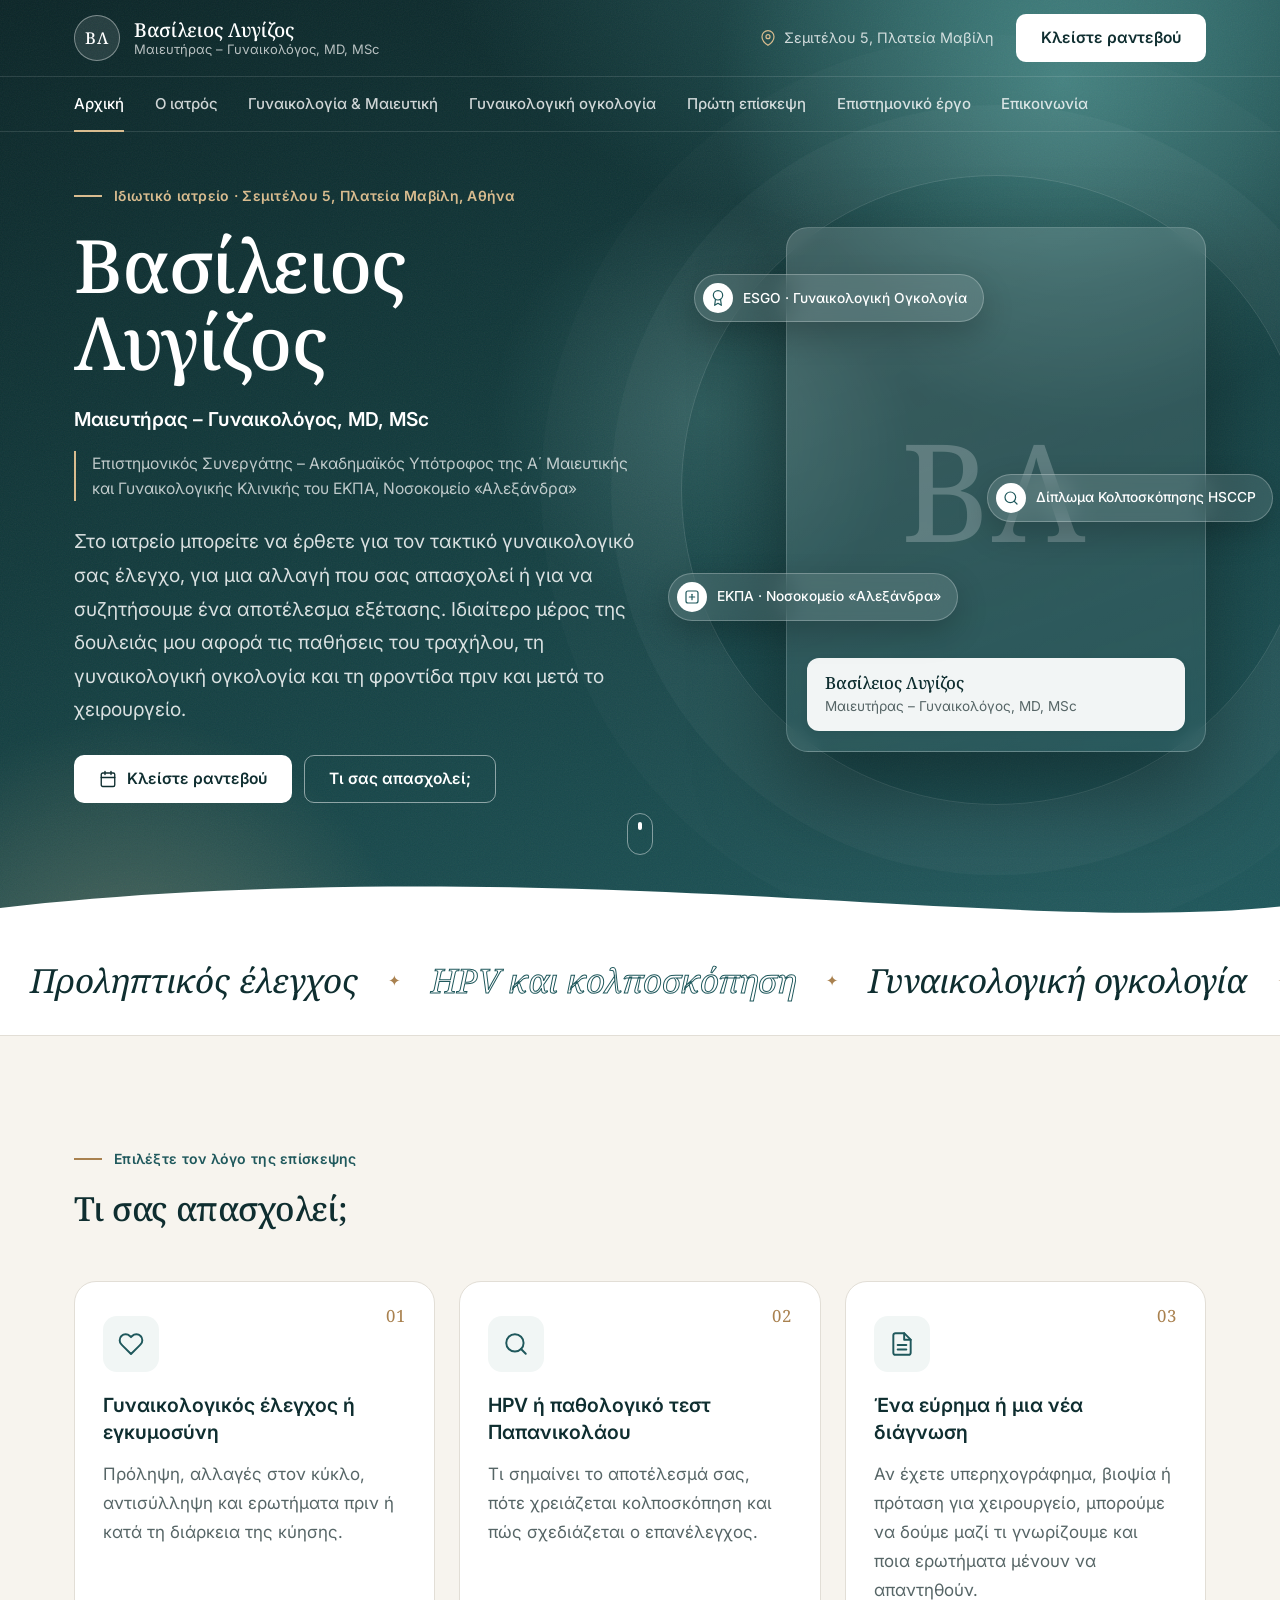
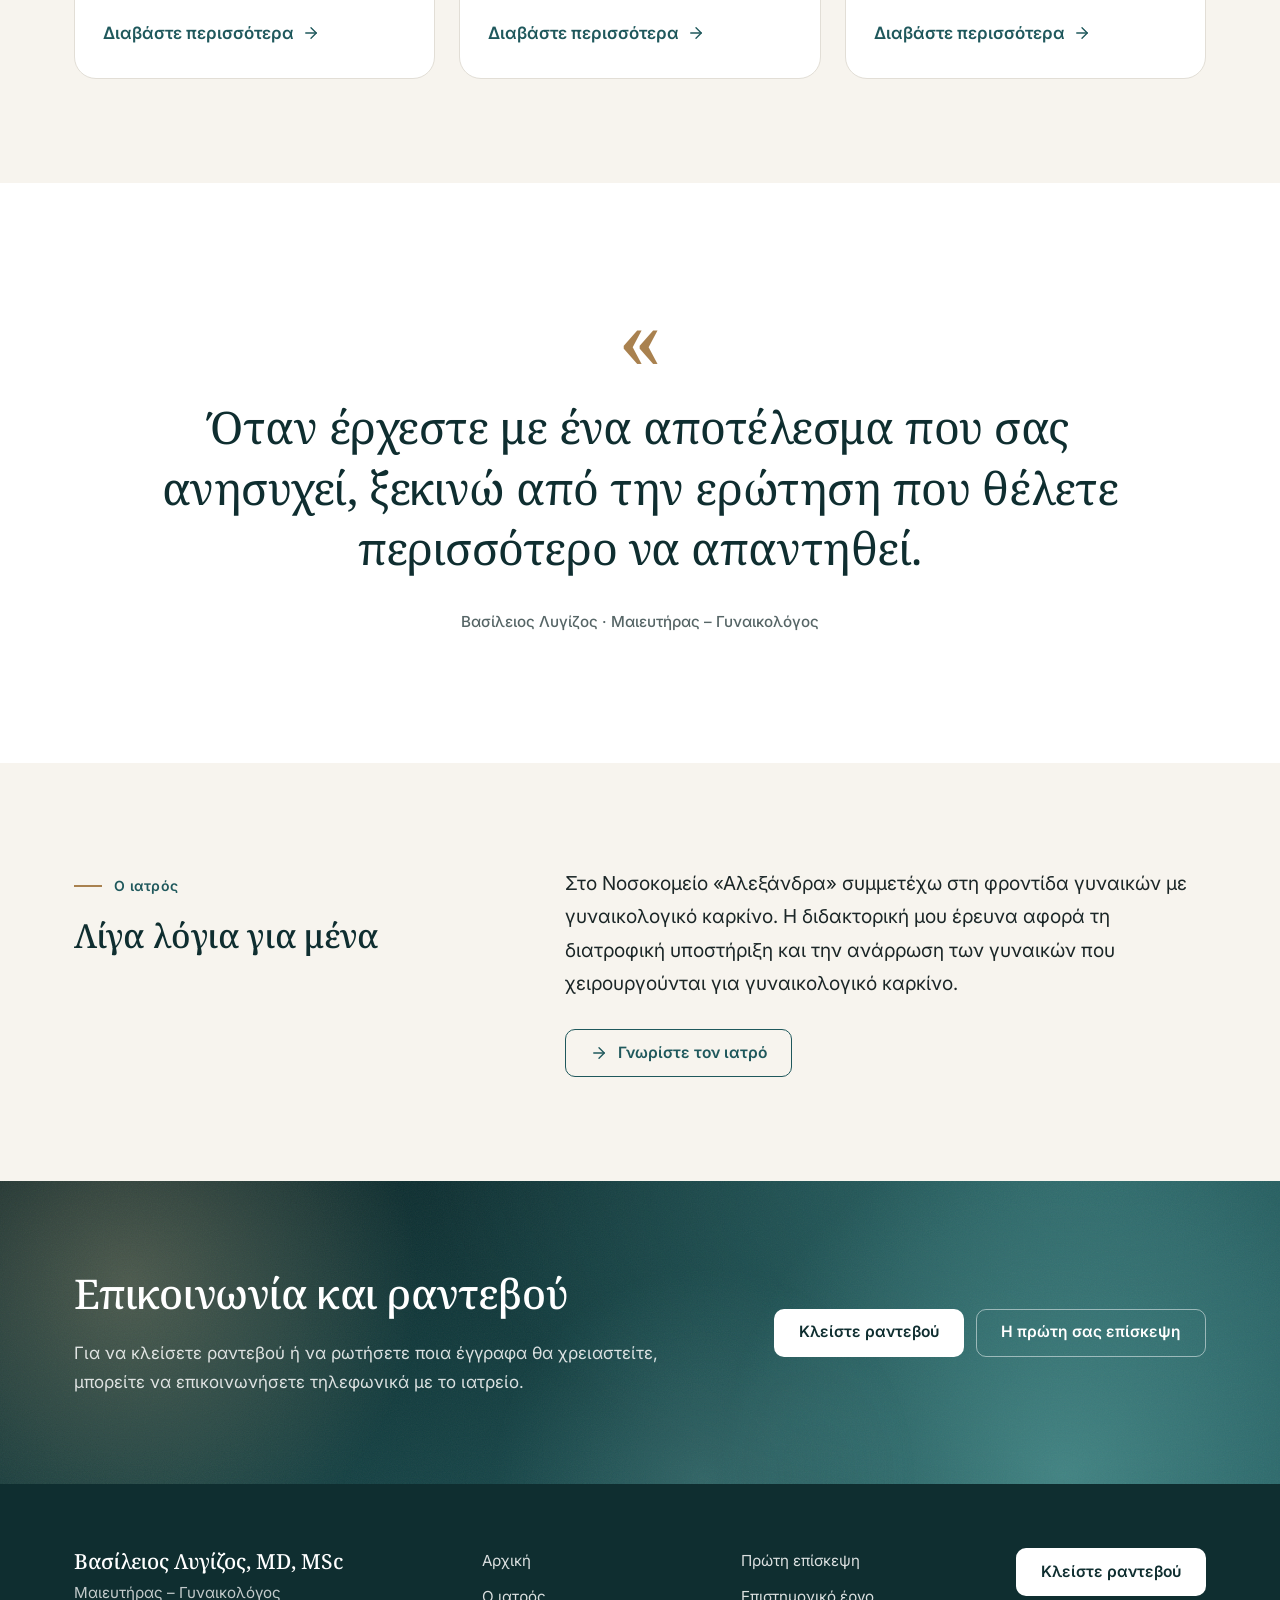
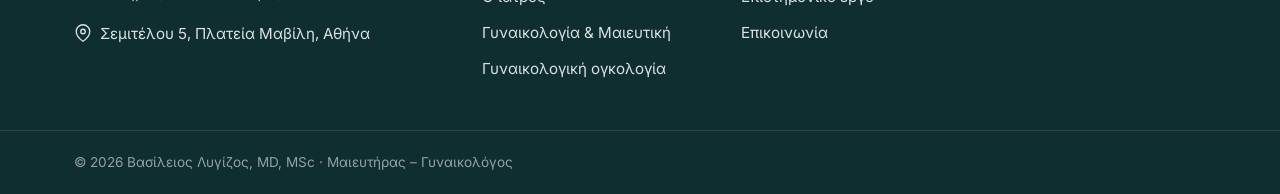
==== commit bd9af3b0: "Stop browsers mixing old and new design files A browser that had cached the previous styles.css show" ====
--- a/index.html
+++ b/index.html
@@ -14,7 +14,7 @@
   <link rel="preconnect" href="https://fonts.googleapis.com">
   <link rel="preconnect" href="https://fonts.gstatic.com" crossorigin>
   <link rel="stylesheet" href="https://fonts.googleapis.com/css2?family=Inter:wght@400;500;600&amp;family=Noto+Serif:ital,wght@0,400;0,500;0,600;1,400&amp;display=swap">
-  <link rel="stylesheet" href="styles.css">
+  <link rel="stylesheet" href="styles.css?v=17286f60">
   <script>document.documentElement.classList.add('js');</script>
   <script type="application/ld+json">{"@context": "https://schema.org", "@type": "Physician", "name": "Βασίλειος Λυγίζος", "description": "Μαιευτήρας – Γυναικολόγος, MD, MSc", "medicalSpecialty": ["Gynecologic", "Obstetric", "Oncologic"], "address": {"@type": "PostalAddress", "streetAddress": "Σεμιτέλου 5", "addressLocality": "Αθήνα", "addressCountry": "GR"}}</script>
 </head>
@@ -31,7 +31,7 @@
         </span>
       </a>
       <div class="header-actions">
-        <a class="header-address" href="https://www.google.com/maps/search/?api=1&amp;query=Semitelou+5%2C+Athens%2C+Greece" target="_blank" rel="noopener"><svg viewBox="0 0 24 24" fill="none" stroke="currentColor" stroke-width="1.8" stroke-linecap="round" stroke-linejoin="round" aria-hidden="true" focusable="false"><path d="M21 10c0 7-9 13-9 13s-9-6-9-13a9 9 0 0 1 18 0z"/><circle cx="12" cy="10" r="3"/></svg><span>Σεμιτέλου 5, Πλατεία Μαβίλη</span><span class="sr-only"> (ανοίγει σε νέα καρτέλα)</span></a>
+        <a class="header-address" href="https://www.google.com/maps/search/?api=1&amp;query=Semitelou+5%2C+Athens%2C+Greece" target="_blank" rel="noopener"><svg viewBox="0 0 24 24" width="20" height="20" fill="none" stroke="currentColor" stroke-width="1.8" stroke-linecap="round" stroke-linejoin="round" aria-hidden="true" focusable="false"><path d="M21 10c0 7-9 13-9 13s-9-6-9-13a9 9 0 0 1 18 0z"/><circle cx="12" cy="10" r="3"/></svg><span>Σεμιτέλου 5, Πλατεία Μαβίλη</span><span class="sr-only"> (ανοίγει σε νέα καρτέλα)</span></a>
         <a class="btn btn-primary btn-header" href="epikoinonia.html">Κλείστε ραντεβού</a>
         <button class="nav-toggle" type="button" aria-expanded="false" aria-controls="site-nav">
           <span class="sr-only">Μενού</span>
@@ -71,7 +71,7 @@
           <p class="hero-affil" data-reveal style="--i:3">Επιστημονικός Συνεργάτης – Ακαδημαϊκός Υπότροφος της Α΄ Μαιευτικής και Γυναικολογικής Κλινικής του ΕΚΠΑ, Νοσοκομείο «Αλεξάνδρα»</p>
           <p class="lead" data-reveal style="--i:4">Στο ιατρείο μπορείτε να έρθετε για τον τακτικό γυναικολογικό σας έλεγχο, για μια αλλαγή που σας απασχολεί ή για να συζητήσουμε ένα αποτέλεσμα εξέτασης. Ιδιαίτερο μέρος της δουλειάς μου αφορά τις παθήσεις του τραχήλου, τη γυναικολογική ογκολογία και τη φροντίδα πριν και μετά το χειρουργείο.</p>
           <div class="btn-row" data-reveal style="--i:5">
-            <a class="btn btn-light" href="epikoinonia.html"><svg viewBox="0 0 24 24" fill="none" stroke="currentColor" stroke-width="1.8" stroke-linecap="round" stroke-linejoin="round" aria-hidden="true" focusable="false"><rect x="3" y="4" width="18" height="18" rx="2"/><line x1="16" y1="2" x2="16" y2="6"/><line x1="8" y1="2" x2="8" y2="6"/><line x1="3" y1="10" x2="21" y2="10"/></svg><span>Κλείστε ραντεβού</span></a>
+            <a class="btn btn-light" href="epikoinonia.html"><svg viewBox="0 0 24 24" width="20" height="20" fill="none" stroke="currentColor" stroke-width="1.8" stroke-linecap="round" stroke-linejoin="round" aria-hidden="true" focusable="false"><rect x="3" y="4" width="18" height="18" rx="2"/><line x1="16" y1="2" x2="16" y2="6"/><line x1="8" y1="2" x2="8" y2="6"/><line x1="3" y1="10" x2="21" y2="10"/></svg><span>Κλείστε ραντεβού</span></a>
             <a class="btn btn-outline-light" href="#ti-sas-apasxolei"><span>Τι σας απασχολεί;</span></a>
           </div>
         </div>
@@ -83,13 +83,13 @@
           <figcaption><strong>Βασίλειος Λυγίζος</strong><span>Μαιευτήρας – Γυναικολόγος, MD, MSc</span></figcaption>
         </figure>
           <div class="float-chip chip-1" data-reveal style="--i:6">
-            <div class="chip-inner"><span class="chip-ico"><svg viewBox="0 0 24 24" fill="none" stroke="currentColor" stroke-width="1.8" stroke-linecap="round" stroke-linejoin="round" aria-hidden="true" focusable="false"><circle cx="12" cy="8" r="7"/><polyline points="8.21 13.89 7 23 12 20 17 23 15.79 13.88"/></svg></span><span>ESGO · Γυναικολογική Ογκολογία</span></div>
+            <div class="chip-inner"><span class="chip-ico"><svg viewBox="0 0 24 24" width="20" height="20" fill="none" stroke="currentColor" stroke-width="1.8" stroke-linecap="round" stroke-linejoin="round" aria-hidden="true" focusable="false"><circle cx="12" cy="8" r="7"/><polyline points="8.21 13.89 7 23 12 20 17 23 15.79 13.88"/></svg></span><span>ESGO · Γυναικολογική Ογκολογία</span></div>
           </div>
           <div class="float-chip chip-2" data-reveal style="--i:7">
-            <div class="chip-inner"><span class="chip-ico"><svg viewBox="0 0 24 24" fill="none" stroke="currentColor" stroke-width="1.8" stroke-linecap="round" stroke-linejoin="round" aria-hidden="true" focusable="false"><circle cx="11" cy="11" r="8"/><line x1="21" y1="21" x2="16.65" y2="16.65"/></svg></span><span>Δίπλωμα Κολποσκόπησης HSCCP</span></div>
+            <div class="chip-inner"><span class="chip-ico"><svg viewBox="0 0 24 24" width="20" height="20" fill="none" stroke="currentColor" stroke-width="1.8" stroke-linecap="round" stroke-linejoin="round" aria-hidden="true" focusable="false"><circle cx="11" cy="11" r="8"/><line x1="21" y1="21" x2="16.65" y2="16.65"/></svg></span><span>Δίπλωμα Κολποσκόπησης HSCCP</span></div>
           </div>
           <div class="float-chip chip-3" data-reveal style="--i:8">
-            <div class="chip-inner"><span class="chip-ico"><svg viewBox="0 0 24 24" fill="none" stroke="currentColor" stroke-width="1.8" stroke-linecap="round" stroke-linejoin="round" aria-hidden="true" focusable="false"><rect x="3" y="3" width="18" height="18" rx="3"/><line x1="12" y1="8" x2="12" y2="16"/><line x1="8" y1="12" x2="16" y2="12"/></svg></span><span>ΕΚΠΑ · Νοσοκομείο «Αλεξάνδρα»</span></div>
+            <div class="chip-inner"><span class="chip-ico"><svg viewBox="0 0 24 24" width="20" height="20" fill="none" stroke="currentColor" stroke-width="1.8" stroke-linecap="round" stroke-linejoin="round" aria-hidden="true" focusable="false"><rect x="3" y="3" width="18" height="18" rx="3"/><line x1="12" y1="8" x2="12" y2="16"/><line x1="8" y1="12" x2="16" y2="12"/></svg></span><span>ΕΚΠΑ · Νοσοκομείο «Αλεξάνδρα»</span></div>
           </div>
         </div>
       </div>
@@ -111,28 +111,28 @@
           <div class="concern-wrap" data-reveal style="--i:0">
             <a class="concern" href="gynaikologia-maieftiki.html#proliptikos-elegxos" data-spotlight>
               <span class="concern-num" aria-hidden="true">01</span>
-              <div class="icon-badge icon-badge-lg"><svg viewBox="0 0 24 24" fill="none" stroke="currentColor" stroke-width="1.8" stroke-linecap="round" stroke-linejoin="round" aria-hidden="true" focusable="false"><path d="M20.84 4.61a5.5 5.5 0 0 0-7.78 0L12 5.67l-1.06-1.06a5.5 5.5 0 0 0-7.78 7.78l1.06 1.06L12 21.23l7.78-7.78 1.06-1.06a5.5 5.5 0 0 0 0-7.78z"/></svg></div>
+              <div class="icon-badge icon-badge-lg"><svg viewBox="0 0 24 24" width="20" height="20" fill="none" stroke="currentColor" stroke-width="1.8" stroke-linecap="round" stroke-linejoin="round" aria-hidden="true" focusable="false"><path d="M20.84 4.61a5.5 5.5 0 0 0-7.78 0L12 5.67l-1.06-1.06a5.5 5.5 0 0 0-7.78 7.78l1.06 1.06L12 21.23l7.78-7.78 1.06-1.06a5.5 5.5 0 0 0 0-7.78z"/></svg></div>
               <h3>Γυναικολογικός έλεγχος ή εγκυμοσύνη</h3>
               <p>Πρόληψη, αλλαγές στον κύκλο, αντισύλληψη και ερωτήματα πριν ή κατά τη διάρκεια της κύησης.</p>
-              <span class="link-arrow">Διαβάστε περισσότερα <svg viewBox="0 0 24 24" fill="none" stroke="currentColor" stroke-width="1.8" stroke-linecap="round" stroke-linejoin="round" aria-hidden="true" focusable="false"><line x1="5" y1="12" x2="19" y2="12"/><polyline points="12 5 19 12 12 19"/></svg></span>
+              <span class="link-arrow">Διαβάστε περισσότερα <svg viewBox="0 0 24 24" width="20" height="20" fill="none" stroke="currentColor" stroke-width="1.8" stroke-linecap="round" stroke-linejoin="round" aria-hidden="true" focusable="false"><line x1="5" y1="12" x2="19" y2="12"/><polyline points="12 5 19 12 12 19"/></svg></span>
             </a>
           </div>
           <div class="concern-wrap" data-reveal style="--i:1">
             <a class="concern" href="gynaikologia-maieftiki.html#hpv-kolposkopisi" data-spotlight>
               <span class="concern-num" aria-hidden="true">02</span>
-              <div class="icon-badge icon-badge-lg"><svg viewBox="0 0 24 24" fill="none" stroke="currentColor" stroke-width="1.8" stroke-linecap="round" stroke-linejoin="round" aria-hidden="true" focusable="false"><circle cx="11" cy="11" r="8"/><line x1="21" y1="21" x2="16.65" y2="16.65"/></svg></div>
+              <div class="icon-badge icon-badge-lg"><svg viewBox="0 0 24 24" width="20" height="20" fill="none" stroke="currentColor" stroke-width="1.8" stroke-linecap="round" stroke-linejoin="round" aria-hidden="true" focusable="false"><circle cx="11" cy="11" r="8"/><line x1="21" y1="21" x2="16.65" y2="16.65"/></svg></div>
               <h3>HPV ή παθολογικό τεστ Παπανικολάου</h3>
               <p>Τι σημαίνει το αποτέλεσμά σας, πότε χρειάζεται κολποσκόπηση και πώς σχεδιάζεται ο επανέλεγχος.</p>
-              <span class="link-arrow">Διαβάστε περισσότερα <svg viewBox="0 0 24 24" fill="none" stroke="currentColor" stroke-width="1.8" stroke-linecap="round" stroke-linejoin="round" aria-hidden="true" focusable="false"><line x1="5" y1="12" x2="19" y2="12"/><polyline points="12 5 19 12 12 19"/></svg></span>
+              <span class="link-arrow">Διαβάστε περισσότερα <svg viewBox="0 0 24 24" width="20" height="20" fill="none" stroke="currentColor" stroke-width="1.8" stroke-linecap="round" stroke-linejoin="round" aria-hidden="true" focusable="false"><line x1="5" y1="12" x2="19" y2="12"/><polyline points="12 5 19 12 12 19"/></svg></span>
             </a>
           </div>
           <div class="concern-wrap" data-reveal style="--i:2">
             <a class="concern" href="gynaikologiki-ogkologia.html" data-spotlight>
               <span class="concern-num" aria-hidden="true">03</span>
-              <div class="icon-badge icon-badge-lg"><svg viewBox="0 0 24 24" fill="none" stroke="currentColor" stroke-width="1.8" stroke-linecap="round" stroke-linejoin="round" aria-hidden="true" focusable="false"><path d="M14 2H6a2 2 0 0 0-2 2v16a2 2 0 0 0 2 2h12a2 2 0 0 0 2-2V8z"/><polyline points="14 2 14 8 20 8"/><line x1="16" y1="13" x2="8" y2="13"/><line x1="16" y1="17" x2="8" y2="17"/></svg></div>
+              <div class="icon-badge icon-badge-lg"><svg viewBox="0 0 24 24" width="20" height="20" fill="none" stroke="currentColor" stroke-width="1.8" stroke-linecap="round" stroke-linejoin="round" aria-hidden="true" focusable="false"><path d="M14 2H6a2 2 0 0 0-2 2v16a2 2 0 0 0 2 2h12a2 2 0 0 0 2-2V8z"/><polyline points="14 2 14 8 20 8"/><line x1="16" y1="13" x2="8" y2="13"/><line x1="16" y1="17" x2="8" y2="17"/></svg></div>
               <h3>Ένα εύρημα ή μια νέα διάγνωση</h3>
               <p>Αν έχετε υπερηχογράφημα, βιοψία ή πρόταση για χειρουργείο, μπορούμε να δούμε μαζί τι γνωρίζουμε και ποια ερωτήματα μένουν να απαντηθούν.</p>
-              <span class="link-arrow">Διαβάστε περισσότερα <svg viewBox="0 0 24 24" fill="none" stroke="currentColor" stroke-width="1.8" stroke-linecap="round" stroke-linejoin="round" aria-hidden="true" focusable="false"><line x1="5" y1="12" x2="19" y2="12"/><polyline points="12 5 19 12 12 19"/></svg></span>
+              <span class="link-arrow">Διαβάστε περισσότερα <svg viewBox="0 0 24 24" width="20" height="20" fill="none" stroke="currentColor" stroke-width="1.8" stroke-linecap="round" stroke-linejoin="round" aria-hidden="true" focusable="false"><line x1="5" y1="12" x2="19" y2="12"/><polyline points="12 5 19 12 12 19"/></svg></span>
             </a>
           </div>
         </div>
@@ -160,7 +160,7 @@
         <div class="split-body" data-reveal style="--i:1">
           <p class="lead">Στο Νοσοκομείο «Αλεξάνδρα» συμμετέχω στη φροντίδα γυναικών με γυναικολογικό καρκίνο. Η διδακτορική μου έρευνα αφορά τη διατροφική υποστήριξη και την ανάρρωση των γυναικών που χειρουργούνται για γυναικολογικό καρκίνο.</p>
           <div class="btn-row">
-            <a class="btn btn-outline" href="o-iatros.html"><svg viewBox="0 0 24 24" fill="none" stroke="currentColor" stroke-width="1.8" stroke-linecap="round" stroke-linejoin="round" aria-hidden="true" focusable="false"><line x1="5" y1="12" x2="19" y2="12"/><polyline points="12 5 19 12 12 19"/></svg><span>Γνωρίστε τον ιατρό</span></a>
+            <a class="btn btn-outline" href="o-iatros.html"><svg viewBox="0 0 24 24" width="20" height="20" fill="none" stroke="currentColor" stroke-width="1.8" stroke-linecap="round" stroke-linejoin="round" aria-hidden="true" focusable="false"><line x1="5" y1="12" x2="19" y2="12"/><polyline points="12 5 19 12 12 19"/></svg><span>Γνωρίστε τον ιατρό</span></a>
           </div>
         </div>
       </div>
@@ -187,7 +187,7 @@
       <div class="footer-brand">
         <p class="footer-name">Βασίλειος Λυγίζος, MD, MSc</p>
         <p class="footer-role">Μαιευτήρας – Γυναικολόγος</p>
-        <p><a class="footer-address" href="https://www.google.com/maps/search/?api=1&amp;query=Semitelou+5%2C+Athens%2C+Greece" target="_blank" rel="noopener"><svg viewBox="0 0 24 24" fill="none" stroke="currentColor" stroke-width="1.8" stroke-linecap="round" stroke-linejoin="round" aria-hidden="true" focusable="false"><path d="M21 10c0 7-9 13-9 13s-9-6-9-13a9 9 0 0 1 18 0z"/><circle cx="12" cy="10" r="3"/></svg><span>Σεμιτέλου 5, Πλατεία Μαβίλη, Αθήνα</span><span class="sr-only"> (ανοίγει σε νέα καρτέλα)</span></a></p>
+        <p><a class="footer-address" href="https://www.google.com/maps/search/?api=1&amp;query=Semitelou+5%2C+Athens%2C+Greece" target="_blank" rel="noopener"><svg viewBox="0 0 24 24" width="20" height="20" fill="none" stroke="currentColor" stroke-width="1.8" stroke-linecap="round" stroke-linejoin="round" aria-hidden="true" focusable="false"><path d="M21 10c0 7-9 13-9 13s-9-6-9-13a9 9 0 0 1 18 0z"/><circle cx="12" cy="10" r="3"/></svg><span>Σεμιτέλου 5, Πλατεία Μαβίλη, Αθήνα</span><span class="sr-only"> (ανοίγει σε νέα καρτέλα)</span></a></p>
       </div>
       <nav class="footer-nav" aria-label="Σελίδες">
         <ul>
@@ -215,6 +215,6 @@
     <a class="btn btn-primary" href="epikoinonia.html">Κλείστε ραντεβού</a>
   </div>
 
-  <script src="main.js" defer></script>
+  <script src="main.js?v=96b40061" defer></script>
 </body>
 </html>
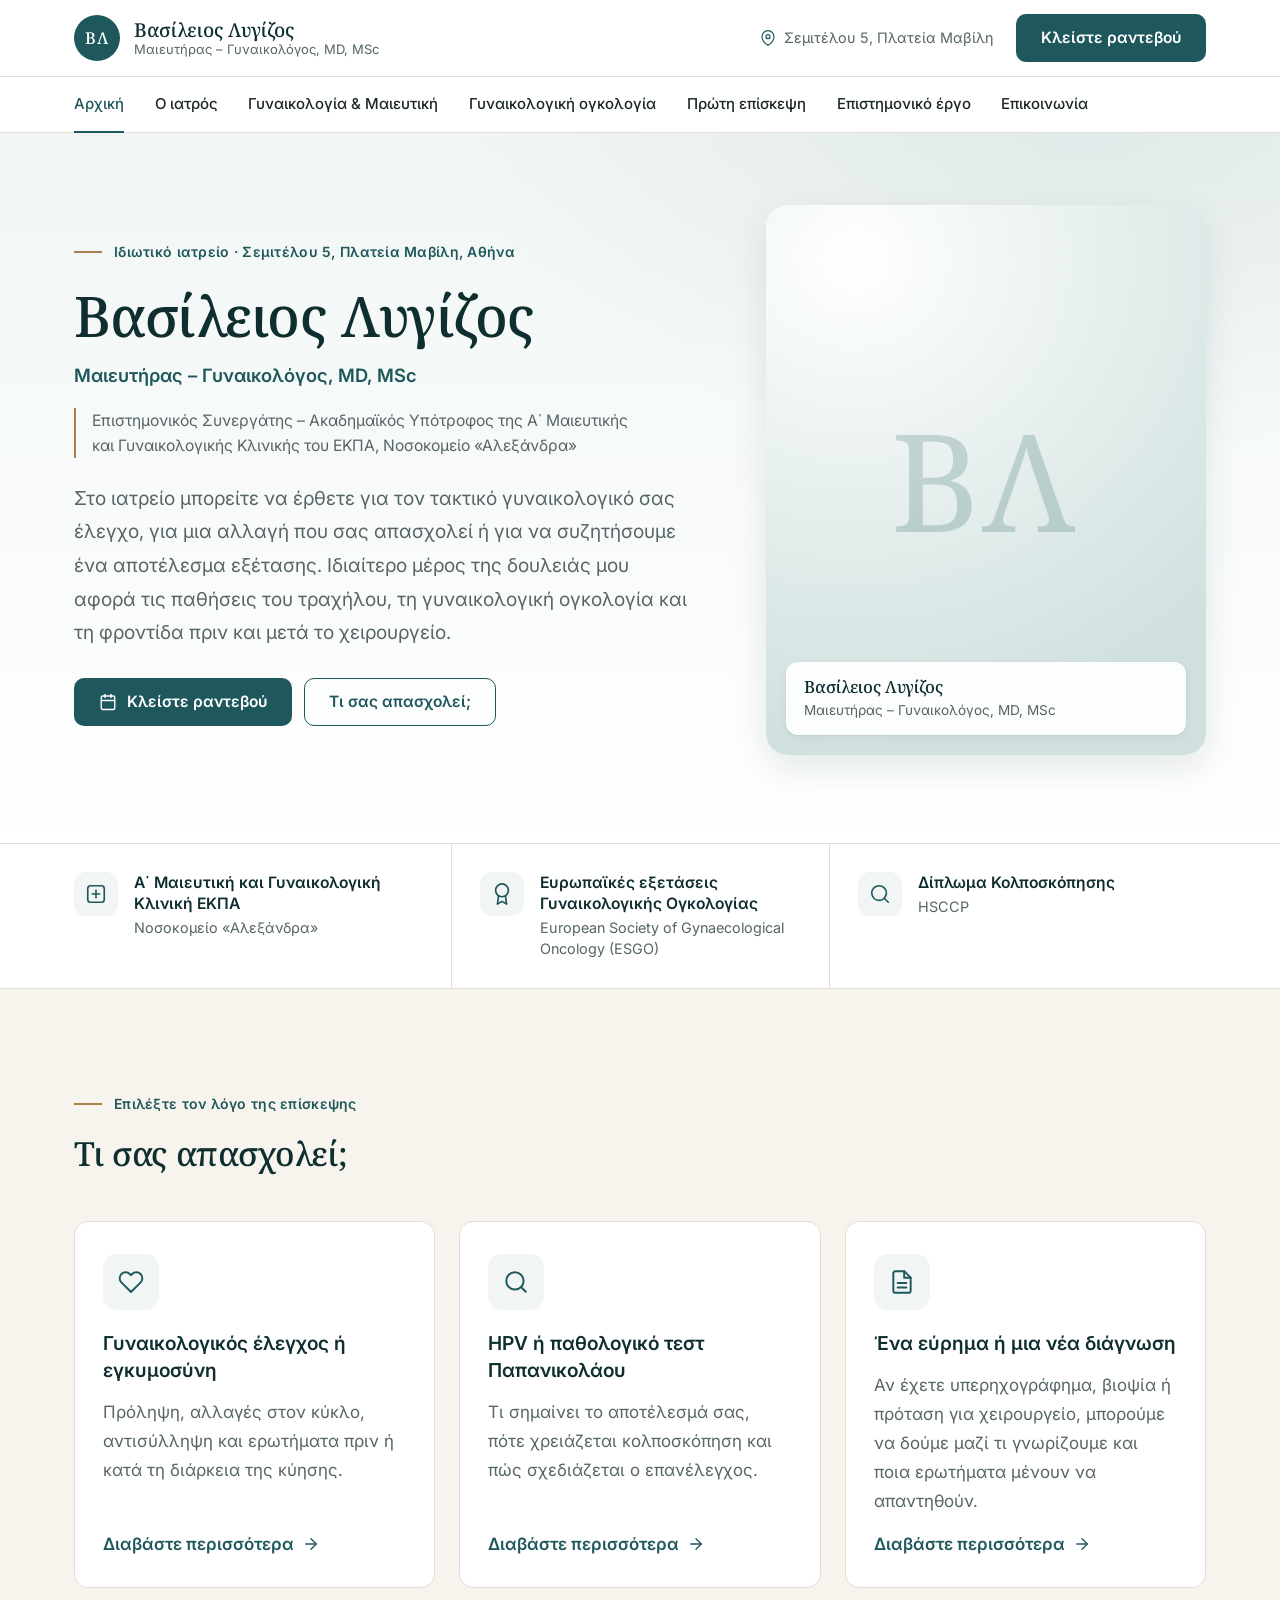
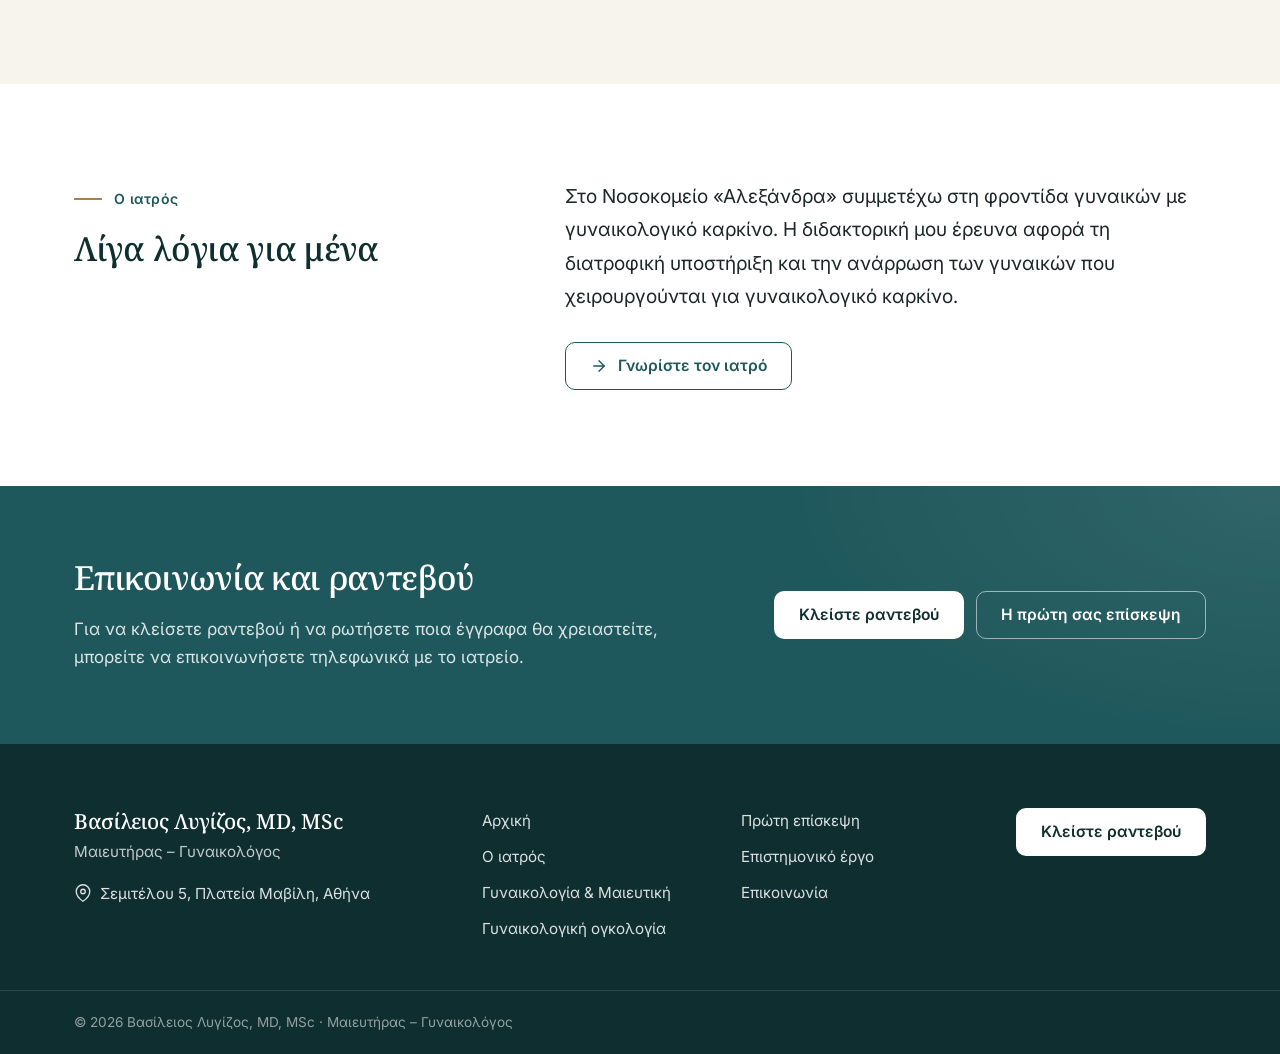
==== commit 309a5264: "Return to the earlier light design The animated dark version is removed at the owner's request; the " ====
--- a/index.html
+++ b/index.html
@@ -5,7 +5,7 @@
   <meta name="viewport" content="width=device-width, initial-scale=1">
   <title>Βασίλειος Λυγίζος | Μαιευτήρας – Γυναικολόγος, Αθήνα</title>
   <meta name="description" content="Βασίλειος Λυγίζος, Μαιευτήρας – Γυναικολόγος, MD, MSc. Προληπτικός έλεγχος, HPV και κολποσκόπηση, γυναικολογική ογκολογία. Ιδιωτικό ιατρείο: Σεμιτέλου 5, Πλατεία Μαβίλη, Αθήνα.">
-  <meta name="theme-color" content="#0F2E30">
+  <meta name="theme-color" content="#1F585C">
   <meta property="og:type" content="website">
   <meta property="og:locale" content="el_GR">
   <meta property="og:title" content="Βασίλειος Λυγίζος | Μαιευτήρας – Γυναικολόγος, Αθήνα">
@@ -13,9 +13,8 @@
   <link rel="icon" href="favicon.svg" type="image/svg+xml">
   <link rel="preconnect" href="https://fonts.googleapis.com">
   <link rel="preconnect" href="https://fonts.gstatic.com" crossorigin>
-  <link rel="stylesheet" href="https://fonts.googleapis.com/css2?family=Inter:wght@400;500;600&amp;family=Noto+Serif:ital,wght@0,400;0,500;0,600;1,400&amp;display=swap">
-  <link rel="stylesheet" href="styles.css?v=17286f60">
-  <script>document.documentElement.classList.add('js');</script>
+  <link rel="stylesheet" href="https://fonts.googleapis.com/css2?family=Inter:wght@400;500;600&amp;family=Noto+Serif:wght@400;500;600&amp;display=swap">
+  <link rel="stylesheet" href="styles.css?v=85bf51f9">
   <script type="application/ld+json">{"@context": "https://schema.org", "@type": "Physician", "name": "Βασίλειος Λυγίζος", "description": "Μαιευτήρας – Γυναικολόγος, MD, MSc", "medicalSpecialty": ["Gynecologic", "Obstetric", "Oncologic"], "address": {"@type": "PostalAddress", "streetAddress": "Σεμιτέλου 5", "addressLocality": "Αθήνα", "addressCountry": "GR"}}</script>
 </head>
 <body class="has-mobile-cta">
@@ -57,107 +56,82 @@
   <main id="main">
 
     <section class="hero">
-      <div class="hero-bg" aria-hidden="true">
-        <!-- ΒΙΝΤΕΟ ΦΟΝΤΟΥ (προαιρετικό): ανεβάστε ένα σύντομο βίντεο χωρίς ήχο ως images/hero.mp4 και θα παίζει αυτόματα εδώ. -->
-        <video class="hero-video" autoplay muted loop playsinline preload="metadata"><source src="images/hero.mp4" type="video/mp4" onerror="this.parentNode.remove()"></video>
-        <span class="aurora a1"></span><span class="aurora a2"></span><span class="aurora a3"></span>
-        <span class="grain"></span>
-      </div>
       <div class="container hero-grid">
         <div class="hero-text">
-          <p class="eyebrow" data-reveal style="--i:0">Ιδιωτικό ιατρείο · Σεμιτέλου 5, Πλατεία Μαβίλη, Αθήνα</p>
-          <h1 data-split>Βασίλειος Λυγίζος</h1>
-          <p class="hero-role" data-reveal style="--i:2">Μαιευτήρας – Γυναικολόγος, MD, MSc</p>
-          <p class="hero-affil" data-reveal style="--i:3">Επιστημονικός Συνεργάτης – Ακαδημαϊκός Υπότροφος της Α΄ Μαιευτικής και Γυναικολογικής Κλινικής του ΕΚΠΑ, Νοσοκομείο «Αλεξάνδρα»</p>
-          <p class="lead" data-reveal style="--i:4">Στο ιατρείο μπορείτε να έρθετε για τον τακτικό γυναικολογικό σας έλεγχο, για μια αλλαγή που σας απασχολεί ή για να συζητήσουμε ένα αποτέλεσμα εξέτασης. Ιδιαίτερο μέρος της δουλειάς μου αφορά τις παθήσεις του τραχήλου, τη γυναικολογική ογκολογία και τη φροντίδα πριν και μετά το χειρουργείο.</p>
-          <div class="btn-row" data-reveal style="--i:5">
-            <a class="btn btn-light" href="epikoinonia.html"><svg viewBox="0 0 24 24" width="20" height="20" fill="none" stroke="currentColor" stroke-width="1.8" stroke-linecap="round" stroke-linejoin="round" aria-hidden="true" focusable="false"><rect x="3" y="4" width="18" height="18" rx="2"/><line x1="16" y1="2" x2="16" y2="6"/><line x1="8" y1="2" x2="8" y2="6"/><line x1="3" y1="10" x2="21" y2="10"/></svg><span>Κλείστε ραντεβού</span></a>
-            <a class="btn btn-outline-light" href="#ti-sas-apasxolei"><span>Τι σας απασχολεί;</span></a>
+          <p class="eyebrow">Ιδιωτικό ιατρείο · Σεμιτέλου 5, Πλατεία Μαβίλη, Αθήνα</p>
+          <h1>Βασίλειος Λυγίζος</h1>
+          <p class="hero-role">Μαιευτήρας – Γυναικολόγος, MD, MSc</p>
+          <p class="hero-affil">Επιστημονικός Συνεργάτης – Ακαδημαϊκός Υπότροφος της Α΄ Μαιευτικής και Γυναικολογικής Κλινικής του ΕΚΠΑ, Νοσοκομείο «Αλεξάνδρα»</p>
+          <p class="lead">Στο ιατρείο μπορείτε να έρθετε για τον τακτικό γυναικολογικό σας έλεγχο, για μια αλλαγή που σας απασχολεί ή για να συζητήσουμε ένα αποτέλεσμα εξέτασης. Ιδιαίτερο μέρος της δουλειάς μου αφορά τις παθήσεις του τραχήλου, τη γυναικολογική ογκολογία και τη φροντίδα πριν και μετά το χειρουργείο.</p>
+          <div class="btn-row">
+            <a class="btn btn-primary" href="epikoinonia.html"><svg viewBox="0 0 24 24" width="20" height="20" fill="none" stroke="currentColor" stroke-width="1.8" stroke-linecap="round" stroke-linejoin="round" aria-hidden="true" focusable="false"><rect x="3" y="4" width="18" height="18" rx="2"/><line x1="16" y1="2" x2="16" y2="6"/><line x1="8" y1="2" x2="8" y2="6"/><line x1="3" y1="10" x2="21" y2="10"/></svg><span>Κλείστε ραντεβού</span></a>
+            <a class="btn btn-outline" href="#ti-sas-apasxolei"><span>Τι σας απασχολεί;</span></a>
           </div>
         </div>
-        <div class="hero-media" data-parallax>
-          <figure class="portrait" data-reveal="zoom" style="--i:2">
-          <!-- ΦΩΤΟΓΡΑΦΙΑ: ανεβάστε μια κάθετη φωτογραφία στο images/vasileios-lygizos.jpg και θα εμφανιστεί αυτόματα εδώ. -->
-          <span class="portrait-monogram" aria-hidden="true">ΒΛ</span>
-          <img src="images/vasileios-lygizos.jpg" alt="Βασίλειος Λυγίζος, Μαιευτήρας – Γυναικολόγος" width="800" height="1000" onerror="this.remove()">
-          <figcaption><strong>Βασίλειος Λυγίζος</strong><span>Μαιευτήρας – Γυναικολόγος, MD, MSc</span></figcaption>
-        </figure>
-          <div class="float-chip chip-1" data-reveal style="--i:6">
-            <div class="chip-inner"><span class="chip-ico"><svg viewBox="0 0 24 24" width="20" height="20" fill="none" stroke="currentColor" stroke-width="1.8" stroke-linecap="round" stroke-linejoin="round" aria-hidden="true" focusable="false"><circle cx="12" cy="8" r="7"/><polyline points="8.21 13.89 7 23 12 20 17 23 15.79 13.88"/></svg></span><span>ESGO · Γυναικολογική Ογκολογία</span></div>
-          </div>
-          <div class="float-chip chip-2" data-reveal style="--i:7">
-            <div class="chip-inner"><span class="chip-ico"><svg viewBox="0 0 24 24" width="20" height="20" fill="none" stroke="currentColor" stroke-width="1.8" stroke-linecap="round" stroke-linejoin="round" aria-hidden="true" focusable="false"><circle cx="11" cy="11" r="8"/><line x1="21" y1="21" x2="16.65" y2="16.65"/></svg></span><span>Δίπλωμα Κολποσκόπησης HSCCP</span></div>
-          </div>
-          <div class="float-chip chip-3" data-reveal style="--i:8">
-            <div class="chip-inner"><span class="chip-ico"><svg viewBox="0 0 24 24" width="20" height="20" fill="none" stroke="currentColor" stroke-width="1.8" stroke-linecap="round" stroke-linejoin="round" aria-hidden="true" focusable="false"><rect x="3" y="3" width="18" height="18" rx="3"/><line x1="12" y1="8" x2="12" y2="16"/><line x1="8" y1="12" x2="16" y2="12"/></svg></span><span>ΕΚΠΑ · Νοσοκομείο «Αλεξάνδρα»</span></div>
-          </div>
+        <div class="hero-media">
+          <figure class="portrait ">
+        <!-- ΦΩΤΟΓΡΑΦΙΑ: ανεβάστε μια κάθετη φωτογραφία στο images/vasileios-lygizos.jpg και θα εμφανιστεί αυτόματα εδώ. -->
+        <span class="portrait-monogram" aria-hidden="true">ΒΛ</span>
+        <img src="images/vasileios-lygizos.jpg" alt="Βασίλειος Λυγίζος, Μαιευτήρας – Γυναικολόγος" width="800" height="1000" onerror="this.remove()">
+        <figcaption><strong>Βασίλειος Λυγίζος</strong><span>Μαιευτήρας – Γυναικολόγος, MD, MSc</span></figcaption>
+      </figure>
         </div>
       </div>
-      <a class="scroll-cue" href="#ti-sas-apasxolei"><span class="sr-only">Μετάβαση στο «Τι σας απασχολεί;»</span></a>
-      <svg class="hero-curve to-white" viewBox="0 0 1440 72" preserveAspectRatio="none" aria-hidden="true" focusable="false"><path d="M0 72V38C190 10 430 0 720 14s540 46 720 22v36z"/></svg>
     </section>
 
-    <div class="marquee" aria-hidden="true">
-      <div class="marquee-track"><span class="mq-item">Προληπτικός έλεγχος</span><span class="mq-star">✦</span><span class="mq-item">HPV και κολποσκόπηση</span><span class="mq-star">✦</span><span class="mq-item">Γυναικολογική ογκολογία</span><span class="mq-star">✦</span><span class="mq-item">Εγκυμοσύνη</span><span class="mq-star">✦</span><span class="mq-item">Δεύτερη γνώμη</span><span class="mq-star">✦</span><span class="mq-item">Πριν και μετά το χειρουργείο</span><span class="mq-star">✦</span><span class="mq-item">Προληπτικός έλεγχος</span><span class="mq-star">✦</span><span class="mq-item">HPV και κολποσκόπηση</span><span class="mq-star">✦</span><span class="mq-item">Γυναικολογική ογκολογία</span><span class="mq-star">✦</span><span class="mq-item">Εγκυμοσύνη</span><span class="mq-star">✦</span><span class="mq-item">Δεύτερη γνώμη</span><span class="mq-star">✦</span><span class="mq-item">Πριν και μετά το χειρουργείο</span><span class="mq-star">✦</span></div>
-    </div>
+    <section class="credentials" aria-label="Ακαδημαϊκή θέση και πιστοποιήσεις">
+      <div class="container credentials-grid">
+        <div class="credential">
+          <div class="icon-badge"><svg viewBox="0 0 24 24" width="20" height="20" fill="none" stroke="currentColor" stroke-width="1.8" stroke-linecap="round" stroke-linejoin="round" aria-hidden="true" focusable="false"><rect x="3" y="3" width="18" height="18" rx="3"/><line x1="12" y1="8" x2="12" y2="16"/><line x1="8" y1="12" x2="16" y2="12"/></svg></div>
+          <div><strong>Α΄ Μαιευτική και Γυναικολογική Κλινική ΕΚΠΑ</strong><span>Νοσοκομείο «Αλεξάνδρα»</span></div>
+        </div>
+        <div class="credential">
+          <div class="icon-badge"><svg viewBox="0 0 24 24" width="20" height="20" fill="none" stroke="currentColor" stroke-width="1.8" stroke-linecap="round" stroke-linejoin="round" aria-hidden="true" focusable="false"><circle cx="12" cy="8" r="7"/><polyline points="8.21 13.89 7 23 12 20 17 23 15.79 13.88"/></svg></div>
+          <div><strong>Ευρωπαϊκές εξετάσεις Γυναικολογικής Ογκολογίας</strong><span>European Society of Gynaecological Oncology (ESGO)</span></div>
+        </div>
+        <div class="credential">
+          <div class="icon-badge"><svg viewBox="0 0 24 24" width="20" height="20" fill="none" stroke="currentColor" stroke-width="1.8" stroke-linecap="round" stroke-linejoin="round" aria-hidden="true" focusable="false"><circle cx="11" cy="11" r="8"/><line x1="21" y1="21" x2="16.65" y2="16.65"/></svg></div>
+          <div><strong>Δίπλωμα Κολποσκόπησης</strong><span>HSCCP</span></div>
+        </div>
+      </div>
+    </section>
 
     <section class="section section-sand" id="ti-sas-apasxolei">
       <div class="container">
-        <div class="section-head" data-reveal style="--i:0">
+        <div class="section-head">
           <p class="eyebrow">Επιλέξτε τον λόγο της επίσκεψης</p>
           <h2>Τι σας απασχολεί;</h2>
         </div>
         <div class="concerns">
-          <div class="concern-wrap" data-reveal style="--i:0">
-            <a class="concern" href="gynaikologia-maieftiki.html#proliptikos-elegxos" data-spotlight>
-              <span class="concern-num" aria-hidden="true">01</span>
-              <div class="icon-badge icon-badge-lg"><svg viewBox="0 0 24 24" width="20" height="20" fill="none" stroke="currentColor" stroke-width="1.8" stroke-linecap="round" stroke-linejoin="round" aria-hidden="true" focusable="false"><path d="M20.84 4.61a5.5 5.5 0 0 0-7.78 0L12 5.67l-1.06-1.06a5.5 5.5 0 0 0-7.78 7.78l1.06 1.06L12 21.23l7.78-7.78 1.06-1.06a5.5 5.5 0 0 0 0-7.78z"/></svg></div>
-              <h3>Γυναικολογικός έλεγχος ή εγκυμοσύνη</h3>
-              <p>Πρόληψη, αλλαγές στον κύκλο, αντισύλληψη και ερωτήματα πριν ή κατά τη διάρκεια της κύησης.</p>
-              <span class="link-arrow">Διαβάστε περισσότερα <svg viewBox="0 0 24 24" width="20" height="20" fill="none" stroke="currentColor" stroke-width="1.8" stroke-linecap="round" stroke-linejoin="round" aria-hidden="true" focusable="false"><line x1="5" y1="12" x2="19" y2="12"/><polyline points="12 5 19 12 12 19"/></svg></span>
-            </a>
-          </div>
-          <div class="concern-wrap" data-reveal style="--i:1">
-            <a class="concern" href="gynaikologia-maieftiki.html#hpv-kolposkopisi" data-spotlight>
-              <span class="concern-num" aria-hidden="true">02</span>
-              <div class="icon-badge icon-badge-lg"><svg viewBox="0 0 24 24" width="20" height="20" fill="none" stroke="currentColor" stroke-width="1.8" stroke-linecap="round" stroke-linejoin="round" aria-hidden="true" focusable="false"><circle cx="11" cy="11" r="8"/><line x1="21" y1="21" x2="16.65" y2="16.65"/></svg></div>
-              <h3>HPV ή παθολογικό τεστ Παπανικολάου</h3>
-              <p>Τι σημαίνει το αποτέλεσμά σας, πότε χρειάζεται κολποσκόπηση και πώς σχεδιάζεται ο επανέλεγχος.</p>
-              <span class="link-arrow">Διαβάστε περισσότερα <svg viewBox="0 0 24 24" width="20" height="20" fill="none" stroke="currentColor" stroke-width="1.8" stroke-linecap="round" stroke-linejoin="round" aria-hidden="true" focusable="false"><line x1="5" y1="12" x2="19" y2="12"/><polyline points="12 5 19 12 12 19"/></svg></span>
-            </a>
-          </div>
-          <div class="concern-wrap" data-reveal style="--i:2">
-            <a class="concern" href="gynaikologiki-ogkologia.html" data-spotlight>
-              <span class="concern-num" aria-hidden="true">03</span>
-              <div class="icon-badge icon-badge-lg"><svg viewBox="0 0 24 24" width="20" height="20" fill="none" stroke="currentColor" stroke-width="1.8" stroke-linecap="round" stroke-linejoin="round" aria-hidden="true" focusable="false"><path d="M14 2H6a2 2 0 0 0-2 2v16a2 2 0 0 0 2 2h12a2 2 0 0 0 2-2V8z"/><polyline points="14 2 14 8 20 8"/><line x1="16" y1="13" x2="8" y2="13"/><line x1="16" y1="17" x2="8" y2="17"/></svg></div>
-              <h3>Ένα εύρημα ή μια νέα διάγνωση</h3>
-              <p>Αν έχετε υπερηχογράφημα, βιοψία ή πρόταση για χειρουργείο, μπορούμε να δούμε μαζί τι γνωρίζουμε και ποια ερωτήματα μένουν να απαντηθούν.</p>
-              <span class="link-arrow">Διαβάστε περισσότερα <svg viewBox="0 0 24 24" width="20" height="20" fill="none" stroke="currentColor" stroke-width="1.8" stroke-linecap="round" stroke-linejoin="round" aria-hidden="true" focusable="false"><line x1="5" y1="12" x2="19" y2="12"/><polyline points="12 5 19 12 12 19"/></svg></span>
-            </a>
-          </div>
+          <a class="concern" href="gynaikologia-maieftiki.html#proliptikos-elegxos">
+            <div class="icon-badge icon-badge-lg"><svg viewBox="0 0 24 24" width="20" height="20" fill="none" stroke="currentColor" stroke-width="1.8" stroke-linecap="round" stroke-linejoin="round" aria-hidden="true" focusable="false"><path d="M20.84 4.61a5.5 5.5 0 0 0-7.78 0L12 5.67l-1.06-1.06a5.5 5.5 0 0 0-7.78 7.78l1.06 1.06L12 21.23l7.78-7.78 1.06-1.06a5.5 5.5 0 0 0 0-7.78z"/></svg></div>
+            <h3>Γυναικολογικός έλεγχος ή εγκυμοσύνη</h3>
+            <p>Πρόληψη, αλλαγές στον κύκλο, αντισύλληψη και ερωτήματα πριν ή κατά τη διάρκεια της κύησης.</p>
+            <span class="link-arrow">Διαβάστε περισσότερα <svg viewBox="0 0 24 24" width="20" height="20" fill="none" stroke="currentColor" stroke-width="1.8" stroke-linecap="round" stroke-linejoin="round" aria-hidden="true" focusable="false"><line x1="5" y1="12" x2="19" y2="12"/><polyline points="12 5 19 12 12 19"/></svg></span>
+          </a>
+          <a class="concern" href="gynaikologia-maieftiki.html#hpv-kolposkopisi">
+            <div class="icon-badge icon-badge-lg"><svg viewBox="0 0 24 24" width="20" height="20" fill="none" stroke="currentColor" stroke-width="1.8" stroke-linecap="round" stroke-linejoin="round" aria-hidden="true" focusable="false"><circle cx="11" cy="11" r="8"/><line x1="21" y1="21" x2="16.65" y2="16.65"/></svg></div>
+            <h3>HPV ή παθολογικό τεστ Παπανικολάου</h3>
+            <p>Τι σημαίνει το αποτέλεσμά σας, πότε χρειάζεται κολποσκόπηση και πώς σχεδιάζεται ο επανέλεγχος.</p>
+            <span class="link-arrow">Διαβάστε περισσότερα <svg viewBox="0 0 24 24" width="20" height="20" fill="none" stroke="currentColor" stroke-width="1.8" stroke-linecap="round" stroke-linejoin="round" aria-hidden="true" focusable="false"><line x1="5" y1="12" x2="19" y2="12"/><polyline points="12 5 19 12 12 19"/></svg></span>
+          </a>
+          <a class="concern" href="gynaikologiki-ogkologia.html">
+            <div class="icon-badge icon-badge-lg"><svg viewBox="0 0 24 24" width="20" height="20" fill="none" stroke="currentColor" stroke-width="1.8" stroke-linecap="round" stroke-linejoin="round" aria-hidden="true" focusable="false"><path d="M14 2H6a2 2 0 0 0-2 2v16a2 2 0 0 0 2 2h12a2 2 0 0 0 2-2V8z"/><polyline points="14 2 14 8 20 8"/><line x1="16" y1="13" x2="8" y2="13"/><line x1="16" y1="17" x2="8" y2="17"/></svg></div>
+            <h3>Ένα εύρημα ή μια νέα διάγνωση</h3>
+            <p>Αν έχετε υπερηχογράφημα, βιοψία ή πρόταση για χειρουργείο, μπορούμε να δούμε μαζί τι γνωρίζουμε και ποια ερωτήματα μένουν να απαντηθούν.</p>
+            <span class="link-arrow">Διαβάστε περισσότερα <svg viewBox="0 0 24 24" width="20" height="20" fill="none" stroke="currentColor" stroke-width="1.8" stroke-linecap="round" stroke-linejoin="round" aria-hidden="true" focusable="false"><line x1="5" y1="12" x2="19" y2="12"/><polyline points="12 5 19 12 12 19"/></svg></span>
+          </a>
         </div>
       </div>
     </section>
 
-    <section class="quote-section">
-      <div class="container">
-        <figure class="quote" data-reveal style="--i:0">
-          <span class="quote-mark" aria-hidden="true">«</span>
-          <blockquote>
-            <p data-words>Όταν έρχεστε με ένα αποτέλεσμα που σας ανησυχεί, ξεκινώ από την ερώτηση που θέλετε περισσότερο να απαντηθεί.</p>
-          </blockquote>
-          <figcaption>Βασίλειος Λυγίζος · Μαιευτήρας – Γυναικολόγος</figcaption>
-        </figure>
-      </div>
-    </section>
-
-    <section class="section section-sand">
+    <section class="section">
       <div class="container split">
-        <div data-reveal style="--i:0">
+        <div>
           <p class="eyebrow">Ο ιατρός</p>
           <h2>Λίγα λόγια για μένα</h2>
         </div>
-        <div class="split-body" data-reveal style="--i:1">
+        <div class="split-body">
           <p class="lead">Στο Νοσοκομείο «Αλεξάνδρα» συμμετέχω στη φροντίδα γυναικών με γυναικολογικό καρκίνο. Η διδακτορική μου έρευνα αφορά τη διατροφική υποστήριξη και την ανάρρωση των γυναικών που χειρουργούνται για γυναικολογικό καρκίνο.</p>
           <div class="btn-row">
             <a class="btn btn-outline" href="o-iatros.html"><svg viewBox="0 0 24 24" width="20" height="20" fill="none" stroke="currentColor" stroke-width="1.8" stroke-linecap="round" stroke-linejoin="round" aria-hidden="true" focusable="false"><line x1="5" y1="12" x2="19" y2="12"/><polyline points="12 5 19 12 12 19"/></svg><span>Γνωρίστε τον ιατρό</span></a>
@@ -167,16 +141,12 @@
     </section>
 
     <section class="cta-band" aria-labelledby="cta-title">
-      <div class="hero-bg" aria-hidden="true">
-        <span class="aurora a1"></span><span class="aurora a2"></span><span class="aurora a3"></span>
-        <span class="grain"></span>
-      </div>
       <div class="container cta-band-inner">
-        <div data-reveal style="--i:0">
+        <div>
           <h2 id="cta-title">Επικοινωνία και ραντεβού</h2>
           <p>Για να κλείσετε ραντεβού ή να ρωτήσετε ποια έγγραφα θα χρειαστείτε, μπορείτε να επικοινωνήσετε τηλεφωνικά με το ιατρείο.</p>
         </div>
-        <div class="cta-band-actions" data-reveal style="--i:2"><a class="btn btn-light" href="epikoinonia.html"><span>Κλείστε ραντεβού</span></a><a class="btn btn-outline-light" href="proti-episkepsi.html"><span>Η πρώτη σας επίσκεψη</span></a></div>
+        <div class="cta-band-actions"><a class="btn btn-light" href="epikoinonia.html"><span>Κλείστε ραντεβού</span></a><a class="btn btn-outline-light" href="proti-episkepsi.html"><span>Η πρώτη σας επίσκεψη</span></a></div>
       </div>
     </section>
 
@@ -215,6 +185,6 @@
     <a class="btn btn-primary" href="epikoinonia.html">Κλείστε ραντεβού</a>
   </div>
 
-  <script src="main.js?v=96b40061" defer></script>
+  <script src="main.js?v=388cc2e5" defer></script>
 </body>
 </html>
--- a/styles.css
+++ b/styles.css
@@ -5,7 +5,7 @@
 :root {
   --brand: #1F585C;          /* βασικό χρώμα (από το έγγραφο κειμένων) */
   --brand-dark: #163F42;
-  --brand-ink: #0F2E30;      /* τίτλοι, σκούρες ενότητες */
+  --brand-ink: #0F2E30;      /* τίτλοι, υποσέλιδο */
   --brand-soft: #E3EDEC;
   --brand-tint: #F1F6F5;
   --sand: #F7F4EE;           /* απαλό φόντο ενοτήτων */
@@ -13,29 +13,25 @@
   --muted: #566566;          /* δευτερεύον κείμενο */
   --line: #E2DED6;
   --gold: #A9814F;           /* λεπτές λεπτομέρειες */
-  --gold-light: #D9BC8F;
   --white: #FFFFFF;
-
-  /* φόντο των σκούρων ενοτήτων (hero, κεφαλίδες σελίδων) */
-  --hero-bg:
-    radial-gradient(1100px 620px at 85% -10%, rgba(74, 150, 150, .5) 0%, transparent 60%),
-    linear-gradient(160deg, #0B2527 0%, #123B3D 45%, #1F585C 100%);
 
   --radius: 14px;
   --radius-lg: 22px;
   --shadow-sm: 0 1px 2px rgba(15, 46, 48, .06), 0 2px 8px rgba(15, 46, 48, .05);
   --shadow: 0 14px 36px rgba(15, 46, 48, .10);
-  --ease: cubic-bezier(.2, .7, .2, 1);
 
   --font-serif: "Noto Serif", Georgia, "Times New Roman", serif;
   --font-sans: "Inter", system-ui, -apple-system, "Segoe UI", Roboto, sans-serif;
   --container: 1180px;
-  --header-h: 129px;
 }
 
 /* ---------- Βάση ---------- */
 *, *::before, *::after { box-sizing: border-box; }
 html { -webkit-text-size-adjust: 100%; scroll-behavior: smooth; }
+@media (prefers-reduced-motion: reduce) {
+  html { scroll-behavior: auto; }
+  *, *::before, *::after { transition: none !important; }
+}
 body {
   margin: 0;
   font-family: var(--font-sans);
@@ -46,15 +42,15 @@
   -webkit-font-smoothing: antialiased;
   text-rendering: optimizeLegibility;
 }
-img, video { max-width: 100%; display: block; }
+img { max-width: 100%; display: block; }
 a { color: var(--brand); text-underline-offset: 3px; }
 a:hover { color: var(--brand-dark); }
 :focus-visible { outline: 3px solid var(--gold); outline-offset: 3px; border-radius: 4px; }
-[id] { scroll-margin-top: calc(var(--header-h) + 24px); }
+[id] { scroll-margin-top: 150px; }
 
 h1, h2, h3 { margin: 0 0 .5em; color: var(--brand-ink); font-weight: 500; line-height: 1.2; }
 h1, h2 { font-family: var(--font-serif); letter-spacing: -.01em; }
-h1 { font-size: clamp(2.25rem, 4.8vw, 3.75rem); line-height: 1.1; }
+h1 { font-size: clamp(2.25rem, 4.6vw, 3.5rem); }
 h2 { font-size: clamp(1.55rem, 2.6vw, 2.1rem); }
 h3 { font-family: var(--font-sans); font-size: 1.15rem; font-weight: 600; line-height: 1.4; }
 p { margin: 0 0 1.1em; }
@@ -77,13 +73,6 @@
 }
 .eyebrow::before { content: ""; width: 28px; height: 2px; background: var(--gold); flex: none; }
 .lead { font-size: clamp(1.075rem, 1.6vw, 1.2rem); color: var(--muted); line-height: 1.75; }
-
-/* Ομαλή μετάβαση ανάμεσα στις σελίδες (σε όσους browsers το υποστηρίζουν) */
-@view-transition { navigation: auto; }
-::view-transition-old(root) { animation: .28s ease both vt-out; }
-::view-transition-new(root) { animation: .42s ease both vt-in; }
-@keyframes vt-out { to { opacity: 0; } }
-@keyframes vt-in { from { opacity: 0; } }
 
 /* ---------- Κουμπιά ---------- */
 .btn {
@@ -91,23 +80,22 @@
   min-height: 48px; padding: 12px 24px; border-radius: 10px;
   font: 600 .975rem/1.2 var(--font-sans); text-decoration: none; text-align: center;
   border: 1.5px solid transparent; cursor: pointer;
-  transition: background .25s, color .25s, border-color .25s, transform .25s var(--ease), box-shadow .25s;
+  transition: background .2s, color .2s, border-color .2s, transform .2s, box-shadow .2s;
 }
 .btn svg { width: 18px; height: 18px; flex: none; }
-.btn:active { transform: translateY(0) scale(.98); }
 .btn-primary { background: var(--brand); color: #fff; }
-.btn-primary:hover { background: var(--brand-dark); color: #fff; transform: translateY(-2px); box-shadow: 0 10px 24px rgba(31, 88, 92, .28); }
+.btn-primary:hover { background: var(--brand-dark); color: #fff; transform: translateY(-1px); box-shadow: 0 8px 20px rgba(31, 88, 92, .25); }
 .btn-outline { border-color: var(--brand); color: var(--brand); background: transparent; }
-.btn-outline:hover { background: var(--brand-tint); color: var(--brand-dark); transform: translateY(-2px); }
+.btn-outline:hover { background: var(--brand-tint); color: var(--brand-dark); }
 .btn-light { background: #fff; color: var(--brand-ink); }
-.btn-light:hover { background: var(--sand); color: var(--brand-ink); transform: translateY(-2px); box-shadow: 0 12px 28px rgba(0, 0, 0, .22); }
-.btn-outline-light { border-color: rgba(255, 255, 255, .5); color: #fff; }
-.btn-outline-light:hover { background: rgba(255, 255, 255, .1); border-color: #fff; color: #fff; transform: translateY(-2px); }
+.btn-light:hover { background: var(--sand); color: var(--brand-ink); transform: translateY(-1px); }
+.btn-outline-light { border-color: rgba(255, 255, 255, .55); color: #fff; }
+.btn-outline-light:hover { background: rgba(255, 255, 255, .1); border-color: #fff; color: #fff; }
 .btn-row { display: flex; flex-wrap: wrap; gap: 12px; margin-top: 28px; }
 
 .link-arrow { display: inline-flex; align-items: center; gap: 8px; font-weight: 600; text-decoration: none; color: var(--brand); }
-.link-arrow svg { width: 18px; height: 18px; flex: none; transition: transform .3s var(--ease); }
-.link-arrow:hover svg, .concern:hover .link-arrow svg { transform: translateX(4px); }
+.link-arrow svg { width: 18px; height: 18px; flex: none; transition: transform .2s; }
+.link-arrow:hover svg { transform: translateX(3px); }
 
 .icon-badge {
   display: grid; place-items: center; flex: none;
@@ -118,18 +106,14 @@
 .icon-badge-lg { width: 56px; height: 56px; border-radius: 14px; }
 .icon-badge-lg svg { width: 26px; height: 26px; }
 
-/* ---------- Κεφαλίδα ----------
-   Διάφανη πάνω από τη σκούρα εικόνα κορυφής, γίνεται λευκή με την κύλιση. */
+/* ---------- Κεφαλίδα ---------- */
 .site-header {
-  position: fixed; top: 0; left: 0; right: 0; z-index: 100;
-  background: rgba(255, 255, 255, .96);
-  backdrop-filter: saturate(1.4) blur(12px);
-  -webkit-backdrop-filter: saturate(1.4) blur(12px);
+  position: sticky; top: 0; z-index: 100;
+  background: rgba(255, 255, 255, .97);
+  backdrop-filter: saturate(1.4) blur(10px);
+  -webkit-backdrop-filter: saturate(1.4) blur(10px);
   border-bottom: 1px solid var(--line);
-  transition: background .4s, border-color .4s, box-shadow .4s;
-  view-transition-name: site-header;
-}
-.site-header.is-solid { box-shadow: 0 8px 28px rgba(15, 46, 48, .08); }
+}
 .header-top { display: flex; align-items: center; justify-content: space-between; gap: 24px; height: 76px; }
 .brand { display: flex; align-items: center; gap: 14px; text-decoration: none; color: var(--ink); min-width: 0; }
 .brand-mark {
@@ -137,41 +121,34 @@
   width: 46px; height: 46px; border-radius: 50%;
   background: var(--brand); color: #fff;
   font: 500 1.02rem/1 var(--font-serif); letter-spacing: .04em;
-  transition: background .4s, box-shadow .4s;
 }
 .brand-text { display: flex; flex-direction: column; line-height: 1.25; min-width: 0; }
-.brand-name { font: 500 1.2rem/1.2 var(--font-serif); color: var(--brand-ink); transition: color .4s; }
-.brand-role { font-size: .8125rem; color: var(--muted); transition: color .4s; }
+.brand-name { font: 500 1.2rem/1.2 var(--font-serif); color: var(--brand-ink); }
+.brand-role { font-size: .8125rem; color: var(--muted); }
 .header-actions { display: flex; align-items: center; gap: 22px; }
-.header-address { display: inline-flex; align-items: center; gap: 8px; font-size: .9rem; color: var(--muted); text-decoration: none; transition: color .4s; }
+.header-address { display: inline-flex; align-items: center; gap: 8px; font-size: .9rem; color: var(--muted); text-decoration: none; }
 .header-address svg { width: 16px; height: 16px; color: var(--brand); }
 .header-address:hover { color: var(--brand); }
 
-.site-nav { border-top: 1px solid var(--line); transition: border-color .4s; }
+.site-nav { border-top: 1px solid var(--line); }
 .site-nav ul { list-style: none; margin: 0; padding: 0; display: flex; gap: clamp(18px, 2.4vw, 34px); }
 .site-nav a {
-  position: relative; display: block; padding: 14px 0;
+  display: block; padding: 14px 0; margin-bottom: -1px;
   font-size: .9375rem; font-weight: 500; white-space: nowrap;
-  color: var(--ink); text-decoration: none; transition: color .3s;
-}
-.site-nav a::after {
-  content: ""; position: absolute; left: 0; right: 0; bottom: -1px; height: 2px;
-  background: var(--brand); transform: scaleX(0); transform-origin: left;
-  transition: transform .4s var(--ease), background .4s;
+  color: var(--ink); text-decoration: none;
+  border-bottom: 2px solid transparent;
 }
 .site-nav a:hover { color: var(--brand); }
-.site-nav a:hover::after, .site-nav a[aria-current="page"]::after { transform: scaleX(1); }
-.site-nav a[aria-current="page"] { color: var(--brand); }
+.site-nav a[aria-current="page"] { color: var(--brand); border-bottom-color: var(--brand); }
 
 .nav-toggle {
   display: none; align-items: center; justify-content: center;
   width: 46px; height: 46px; padding: 0;
   border: 1px solid var(--line); border-radius: 10px; background: #fff; cursor: pointer;
-  transition: background .4s, border-color .4s;
 }
 .nav-toggle-bars, .nav-toggle-bars::before, .nav-toggle-bars::after {
   display: block; width: 20px; height: 2px; border-radius: 2px;
-  background: var(--brand-ink); position: relative; transition: transform .25s, background .25s;
+  background: var(--brand-ink); position: relative; transition: transform .2s, background .2s;
 }
 .nav-toggle-bars::before, .nav-toggle-bars::after { content: ""; position: absolute; left: 0; }
 .nav-toggle-bars::before { top: -6px; }
@@ -180,97 +157,25 @@
 .nav-toggle[aria-expanded="true"] .nav-toggle-bars::before { transform: translateY(6px) rotate(45deg); }
 .nav-toggle[aria-expanded="true"] .nav-toggle-bars::after { transform: translateY(-6px) rotate(-45deg); }
 
-/* διάφανη κατάσταση (μόνο όταν τρέχει το JavaScript) */
-.js .site-header:not(.is-solid) { background: transparent; border-bottom-color: rgba(255, 255, 255, .12); backdrop-filter: none; -webkit-backdrop-filter: none; }
-.js .site-header:not(.is-solid) .site-nav { border-top-color: rgba(255, 255, 255, .12); }
-.js .site-header:not(.is-solid) .brand-name { color: #fff; }
-.js .site-header:not(.is-solid) .brand-role { color: rgba(255, 255, 255, .7); }
-.js .site-header:not(.is-solid) .brand-mark { background: rgba(255, 255, 255, .1); box-shadow: inset 0 0 0 1px rgba(255, 255, 255, .4); }
-.js .site-header:not(.is-solid) .header-address { color: rgba(255, 255, 255, .78); }
-.js .site-header:not(.is-solid) .header-address svg { color: var(--gold-light); }
-.js .site-header:not(.is-solid) .site-nav a { color: rgba(255, 255, 255, .8); }
-.js .site-header:not(.is-solid) .site-nav a:hover,
-.js .site-header:not(.is-solid) .site-nav a[aria-current="page"] { color: #fff; }
-.js .site-header:not(.is-solid) .site-nav a::after { background: var(--gold-light); }
-.js .site-header:not(.is-solid) .btn-header { background: #fff; color: var(--brand-ink); }
-.js .site-header:not(.is-solid) .nav-toggle { background: rgba(255, 255, 255, .06); border-color: rgba(255, 255, 255, .35); }
-.js .site-header:not(.is-solid) .nav-toggle-bars,
-.js .site-header:not(.is-solid) .nav-toggle-bars::before,
-.js .site-header:not(.is-solid) .nav-toggle-bars::after { background: #fff; }
-
 .mobile-cta { display: none; }
 
-/* ---------- Κινούμενο φόντο σκούρων ενοτήτων ---------- */
-.hero-bg { position: absolute; inset: 0; z-index: -1; overflow: hidden; pointer-events: none; }
-.hero-video { position: absolute; inset: 0; width: 100%; height: 100%; max-width: none; object-fit: cover; opacity: .38; }
-.aurora { position: absolute; border-radius: 50%; aspect-ratio: 1; will-change: transform; animation: drift 24s ease-in-out infinite alternate; }
-.a1 { width: min(62vw, 860px); top: -34%; right: -14%; background: radial-gradient(circle, rgba(95, 167, 163, .55) 0%, rgba(95, 167, 163, 0) 62%); }
-.a2 { width: min(52vw, 720px); bottom: -44%; left: -16%; background: radial-gradient(circle, rgba(217, 188, 143, .3) 0%, rgba(217, 188, 143, 0) 62%); animation-duration: 30s; animation-delay: -10s; }
-.a3 { width: min(38vw, 540px); top: 18%; left: 36%; background: radial-gradient(circle, rgba(143, 206, 200, .2) 0%, rgba(143, 206, 200, 0) 62%); animation-duration: 36s; animation-delay: -18s; }
-@keyframes drift {
-  0%   { transform: translate3d(0, 0, 0) scale(1); }
-  50%  { transform: translate3d(5vw, 4vh, 0) scale(1.12); }
-  100% { transform: translate3d(-4vw, -3vh, 0) scale(.94); }
-}
-.grain {
-  position: absolute; inset: 0; opacity: .07; mix-blend-mode: overlay;
-  background-image: url("data:image/svg+xml,%3Csvg xmlns='http://www.w3.org/2000/svg' width='180' height='180'%3E%3Cfilter id='n'%3E%3CfeTurbulence type='fractalNoise' baseFrequency='.85' numOctaves='3' stitchTiles='stitch'/%3E%3C/filter%3E%3Crect width='100%25' height='100%25' filter='url(%23n)'/%3E%3C/svg%3E");
-}
-.hero-curve { position: absolute; left: 0; right: 0; bottom: -1px; z-index: 1; display: block; width: 100%; height: clamp(26px, 4vw, 60px); }
-.hero-curve path { fill: currentColor; }
-.to-white { color: #fff; }
-.to-sand { color: var(--sand); }
-
-/* ---------- Εμφάνιση στοιχείων με την κύλιση ---------- */
-.js [data-reveal] {
-  opacity: 0; transform: translate3d(0, 34px, 0);
-  transition: opacity .9s var(--ease), transform .9s var(--ease);
-  transition-delay: calc(var(--i, 0) * 90ms);
-}
-.js [data-reveal="zoom"] { transform: scale(.93); }
-.js [data-reveal].is-visible { opacity: 1; transform: none; }
-
-/* Τίτλοι που «ανεβαίνουν» λέξη-λέξη */
-[data-split] .w { display: inline-block; overflow: hidden; vertical-align: top; padding: .08em 0 .22em; margin: -.08em 0 -.22em; }
-[data-split] .w > span { display: inline-block; }
-.js [data-split]:not(.is-split) { opacity: 0; }
-.is-split .w > span { animation: word-up 1.05s var(--ease) both; animation-delay: calc(var(--i) * 80ms + 120ms); }
-@keyframes word-up { from { transform: translateY(110%); } to { transform: translateY(0); } }
-
 /* ---------- Ενότητες ---------- */
-.section { padding: 104px 0; }
+.section { padding: 96px 0; }
 .section-sand { background: var(--sand); }
-.section-head { max-width: 720px; margin-bottom: 52px; }
+.section-head { max-width: 720px; margin-bottom: 48px; }
 
 /* ---------- Αρχική: hero ---------- */
 .hero {
-  position: relative; isolation: isolate; overflow: hidden; color: #fff;
-  background: var(--hero-bg);
-  min-height: 100vh; min-height: min(100svh, 1000px);
-  display: flex; align-items: center;
-  padding: calc(var(--header-h) + 48px) 0 128px;
-}
-.hero-grid { display: grid; grid-template-columns: minmax(0, 1.1fr) minmax(0, .9fr); gap: 72px; align-items: center; }
-.hero h1 { color: #fff; font-size: clamp(2.6rem, 6vw, 4.6rem); line-height: 1.05; margin-bottom: .3em; }
-.hero .eyebrow { color: var(--gold-light); }
-.hero .eyebrow::before { background: var(--gold-light); }
-.hero-role { font-size: 1.2rem; font-weight: 600; color: #fff; margin-bottom: 16px; }
-.hero-affil { font-size: .98rem; line-height: 1.6; color: rgba(255, 255, 255, .72); padding-left: 16px; border-left: 2px solid var(--gold-light); margin-bottom: 24px; max-width: 560px; }
-.hero .lead { color: rgba(255, 255, 255, .84); max-width: 620px; }
-
-.hero-media { position: relative; isolation: isolate; width: 100%; max-width: 420px; margin-left: auto; will-change: transform; }
-.hero-media::before {
-  content: ""; position: absolute; z-index: -1; left: 50%; top: 50%;
-  width: 150%; aspect-ratio: 1; border-radius: 50%;
-  border: 1px solid rgba(255, 255, 255, .14);
-  box-shadow: 0 0 0 70px rgba(255, 255, 255, .03), 0 0 0 140px rgba(255, 255, 255, .02);
-  transform: translate(-50%, -50%);
-  animation: pulse 9s ease-in-out infinite;
-}
-@keyframes pulse {
-  0%, 100% { transform: translate(-50%, -50%) scale(1); opacity: 1; }
-  50% { transform: translate(-50%, -50%) scale(1.06); opacity: .55; }
-}
+  background:
+    radial-gradient(900px 480px at 85% 0%, rgba(31, 88, 92, .08), transparent 70%),
+    linear-gradient(180deg, var(--brand-tint) 0%, #fff 100%);
+  padding: 72px 0 88px;
+}
+.hero-grid { display: grid; grid-template-columns: minmax(0, 1.15fr) minmax(0, .85fr); gap: 64px; align-items: center; }
+.hero h1 { margin-bottom: .2em; }
+.hero-role { font-size: 1.15rem; font-weight: 600; color: var(--brand); margin-bottom: 16px; }
+.hero-affil { font-size: .98rem; line-height: 1.6; color: var(--muted); padding-left: 16px; border-left: 2px solid var(--gold); margin-bottom: 24px; max-width: 560px; }
+.hero-media .portrait { max-width: 440px; margin-left: auto; }
 
 /* Φωτογραφία ιατρού (ή μονόγραμμα όσο δεν υπάρχει φωτογραφία) */
 .portrait {
@@ -292,114 +197,53 @@
 }
 .portrait figcaption strong { display: block; font: 500 1.05rem/1.3 var(--font-serif); color: var(--brand-ink); }
 .portrait figcaption span { font-size: .85rem; color: var(--muted); }
-.hero .portrait {
-  background: linear-gradient(160deg, rgba(255, 255, 255, .16), rgba(255, 255, 255, .04));
-  border: 1px solid rgba(255, 255, 255, .2);
-  box-shadow: 0 40px 90px rgba(0, 0, 0, .35);
-  backdrop-filter: blur(6px); -webkit-backdrop-filter: blur(6px);
-}
-.hero .portrait-monogram { color: #fff; opacity: .22; }
-
-/* «Ετικέτες» που αιωρούνται γύρω από τη φωτογραφία */
-.float-chip { position: absolute; z-index: 2; }
-.chip-inner {
-  display: inline-flex; align-items: center; gap: 10px;
-  padding: 8px 16px 8px 8px; border-radius: 999px; white-space: nowrap;
-  background: rgba(255, 255, 255, .12); border: 1px solid rgba(255, 255, 255, .25);
-  backdrop-filter: blur(14px); -webkit-backdrop-filter: blur(14px);
-  color: #fff; font-size: .86rem; font-weight: 500;
-  box-shadow: 0 12px 32px rgba(0, 0, 0, .2);
-  animation: bob 6s ease-in-out infinite;
-}
-.chip-ico { display: grid; place-items: center; width: 30px; height: 30px; border-radius: 50%; background: #fff; color: var(--brand); flex: none; }
-.chip-ico svg { width: 16px; height: 16px; }
-.chip-1 { top: 9%; left: -22%; }
-.chip-2 { top: 47%; right: -16%; }
-.chip-2 .chip-inner { animation-delay: -2s; }
-.chip-3 { bottom: 25%; left: -28%; }
-.chip-3 .chip-inner { animation-delay: -4s; }
-@keyframes bob { 0%, 100% { transform: translateY(0); } 50% { transform: translateY(-10px); } }
-
-.scroll-cue {
-  position: absolute; left: 50%; bottom: 76px; z-index: 2; transform: translateX(-50%);
-  width: 26px; height: 42px; border-radius: 14px; border: 1.5px solid rgba(255, 255, 255, .45);
-}
-.scroll-cue::after {
-  content: ""; position: absolute; left: 50%; top: 8px; width: 4px; height: 8px; margin-left: -2px;
-  border-radius: 2px; background: #fff; animation: cue 1.8s ease-in-out infinite;
-}
-@keyframes cue { 0% { opacity: 0; transform: translateY(0); } 30% { opacity: 1; } 100% { opacity: 0; transform: translateY(14px); } }
-
-/* ---------- Αρχική: κυλιόμενη ταινία θεμάτων ---------- */
-.marquee { overflow: hidden; background: #fff; border-bottom: 1px solid var(--line); padding: 30px 0 34px; }
-.marquee-track { display: flex; align-items: center; width: max-content; animation: marquee 50s linear infinite; }
-.marquee:hover .marquee-track { animation-play-state: paused; }
-.mq-item { padding: 0 30px; white-space: nowrap; font: italic 400 clamp(1.4rem, 2.6vw, 2.15rem)/1.2 var(--font-serif); color: var(--brand-ink); }
-.mq-item:nth-child(4n+3) { color: transparent; -webkit-text-stroke: 1px var(--brand); }
-.mq-star { color: var(--gold); font-size: .95rem; }
-@keyframes marquee { from { transform: translateX(0); } to { transform: translateX(-50%); } }
+
+/* ---------- Αρχική: πιστοποιήσεις ---------- */
+.credentials { background: #fff; border-top: 1px solid var(--line); border-bottom: 1px solid var(--line); }
+.credentials-grid { display: grid; grid-template-columns: repeat(3, 1fr); }
+.credential { display: flex; gap: 16px; align-items: flex-start; padding: 28px 28px 28px 0; }
+.credential + .credential { padding-left: 28px; border-left: 1px solid var(--line); }
+.credential strong { display: block; font-size: .98rem; font-weight: 600; line-height: 1.35; color: var(--brand-ink); margin-bottom: 4px; }
+.credential span { display: block; font-size: .9rem; line-height: 1.45; color: var(--muted); }
 
 /* ---------- Αρχική: «Τι σας απασχολεί;» ---------- */
 .concerns { display: grid; grid-template-columns: repeat(3, 1fr); gap: 24px; }
-.concern-wrap { display: flex; }
 .concern {
-  position: relative; isolation: isolate; overflow: hidden; flex: 1;
   display: flex; flex-direction: column; gap: 14px;
-  padding: 34px 28px 30px; border-radius: var(--radius-lg);
+  padding: 32px 28px 28px; border-radius: var(--radius);
   background: #fff; border: 1px solid var(--line);
   color: var(--ink); text-decoration: none;
-  transition: transform .5s var(--ease), box-shadow .5s var(--ease), border-color .5s;
-}
-.concern::before {
-  content: ""; position: absolute; inset: 0; z-index: -1; opacity: 0;
-  background:
-    radial-gradient(440px circle at var(--mx, 50%) var(--my, 0%), rgba(95, 167, 163, .5), transparent 45%),
-    linear-gradient(160deg, #0F2E30 0%, #1F585C 100%);
-  transition: opacity .5s var(--ease);
-}
-.concern:hover { transform: translateY(-8px); box-shadow: 0 28px 60px rgba(15, 46, 48, .25); border-color: transparent; color: var(--ink); }
-.concern:hover::before { opacity: 1; }
-.concern h3, .concern p, .concern .link-arrow, .concern .icon-badge, .concern-num { transition: color .5s, background .5s; }
-.concern h3 { margin: 6px 0 0; font-size: 1.22rem; color: var(--brand-ink); }
+  transition: border-color .2s, box-shadow .2s, transform .2s;
+}
+.concern:hover { border-color: var(--brand); box-shadow: var(--shadow); transform: translateY(-3px); color: var(--ink); }
+.concern h3 { margin: 6px 0 0; font-size: 1.2rem; color: var(--brand-ink); }
 .concern p { margin: 0; color: var(--muted); flex: 1; }
-.concern-num { position: absolute; top: 26px; right: 28px; font: 400 1.05rem/1 var(--font-serif); letter-spacing: .06em; color: var(--gold); }
-.concern:hover h3, .concern:hover .link-arrow { color: #fff; }
-.concern:hover p { color: rgba(255, 255, 255, .8); }
-.concern:hover .concern-num { color: var(--gold-light); }
-.concern:hover .icon-badge { background: rgba(255, 255, 255, .12); color: #fff; }
-
-/* ---------- Αρχική: απόφθεγμα ---------- */
-.quote-section { padding: 128px 0; background: #fff; }
-.quote { max-width: 1000px; margin: 0 auto; text-align: center; }
-.quote-mark { display: block; font: 400 5.5rem/.6 var(--font-serif); color: var(--gold); margin-bottom: 34px; }
-.quote blockquote { margin: 0; }
-.quote p { margin: 0 0 30px; font: 400 clamp(1.6rem, 3.5vw, 2.85rem)/1.35 var(--font-serif); letter-spacing: -.01em; color: var(--brand-ink); }
-.quote [data-words].is-armed .qw { opacity: .16; transition: opacity .4s ease; }
-.quote [data-words].is-armed .qw.on { opacity: 1; }
-.quote figcaption { font-size: .95rem; font-weight: 500; color: var(--muted); }
 
 .split { display: grid; grid-template-columns: minmax(0, .8fr) minmax(0, 1.2fr); gap: 64px; align-items: start; }
 .split-body .lead { color: var(--ink); margin-bottom: 0; }
 
 /* ---------- Μπάντα επικοινωνίας ---------- */
-.cta-band { position: relative; isolation: isolate; overflow: hidden; padding: 88px 0; color: #fff; background: var(--hero-bg); }
+.cta-band {
+  position: relative; overflow: hidden; padding: 72px 0; color: #fff;
+  background: radial-gradient(700px 360px at 100% 0%, rgba(255, 255, 255, .08), transparent 70%), var(--brand);
+}
 .cta-band-inner { display: grid; grid-template-columns: minmax(0, 1.3fr) auto; gap: 40px; align-items: center; }
-.cta-band h2 { color: #fff; font-size: clamp(1.8rem, 3.2vw, 2.6rem); }
-.cta-band p { margin: 0; max-width: 620px; color: rgba(255, 255, 255, .84); }
+.cta-band h2 { color: #fff; }
+.cta-band p { margin: 0; max-width: 620px; color: rgba(255, 255, 255, .85); }
 .cta-band-actions { display: flex; flex-wrap: wrap; gap: 12px; }
 
-/* ---------- Εσωτερικές σελίδες: κεφαλίδα ---------- */
+/* ---------- Εσωτερικές σελίδες ---------- */
 .page-hero {
-  position: relative; isolation: isolate; overflow: hidden; color: #fff;
-  background: var(--hero-bg);
-  padding: calc(var(--header-h) + 64px) 0 112px;
-}
-.page-hero h1 { max-width: 880px; color: #fff; font-size: clamp(2.4rem, 5.4vw, 4rem); line-height: 1.08; }
-.page-hero .lead { max-width: 780px; margin-bottom: 0; color: rgba(255, 255, 255, .8); }
-.breadcrumb { display: flex; flex-wrap: wrap; gap: 10px; font-size: .875rem; color: rgba(255, 255, 255, .6); margin-bottom: 28px; }
-.breadcrumb a { color: rgba(255, 255, 255, .7); text-decoration: none; }
-.breadcrumb a:hover { color: #fff; text-decoration: underline; }
-.breadcrumb [aria-current] { color: var(--gold-light); }
+  padding: 52px 0 64px; border-bottom: 1px solid var(--line);
+  background:
+    radial-gradient(800px 380px at 90% 0%, rgba(31, 88, 92, .07), transparent 70%),
+    linear-gradient(180deg, var(--brand-tint), #fff);
+}
+.page-hero h1 { max-width: 860px; }
+.page-hero .lead { max-width: 780px; margin-bottom: 0; }
+.breadcrumb { display: flex; flex-wrap: wrap; gap: 10px; font-size: .875rem; color: var(--muted); margin-bottom: 28px; }
+.breadcrumb a { color: var(--muted); text-decoration: none; }
+.breadcrumb a:hover { color: var(--brand); text-decoration: underline; }
 
 .prose { max-width: 68ch; }
 .prose h2 { margin-top: 1.8em; }
@@ -415,27 +259,22 @@
 .facts dd { margin: 4px 0 0; font-size: .95rem; line-height: 1.55; }
 
 /* Θεματικές σελίδες (Γυναικολογία, Ογκολογία) */
-.topic-layout { display: grid; grid-template-columns: 250px minmax(0, 1fr); gap: 72px; align-items: start; }
-.toc { position: sticky; top: calc(var(--header-h) + 28px); }
+.topic-layout { display: grid; grid-template-columns: 240px minmax(0, 1fr); gap: 72px; align-items: start; }
+.toc { position: sticky; top: 150px; }
 .toc-title { font-size: .8rem; font-weight: 600; letter-spacing: .02em; color: var(--muted); margin-bottom: 12px; }
 .toc ul { list-style: none; margin: 0; padding: 0; border-left: 2px solid var(--line); }
 .toc a {
   display: block; padding: 8px 0 8px 16px; margin-left: -2px;
   border-left: 2px solid transparent;
   font-size: .95rem; line-height: 1.4; color: var(--ink); text-decoration: none;
-  transition: color .3s, border-color .3s, padding .3s var(--ease);
 }
 .toc a:hover { color: var(--brand); border-left-color: var(--brand); }
-.toc a.is-active { color: var(--brand); border-left-color: var(--brand); font-weight: 600; padding-left: 22px; }
-.topic { display: grid; grid-template-columns: 56px minmax(0, 1fr); gap: 28px; padding: 48px 0; border-top: 1px solid var(--line); }
+.topic { display: grid; grid-template-columns: 56px minmax(0, 1fr); gap: 28px; padding: 44px 0; border-top: 1px solid var(--line); }
 .topic:first-child { padding-top: 0; border-top: 0; }
 .topic:last-child { padding-bottom: 0; }
-.topic h2 { font-size: clamp(1.45rem, 2.3vw, 1.85rem); margin-top: 8px; }
+.topic h2 { font-size: clamp(1.4rem, 2.2vw, 1.75rem); margin-top: 8px; }
 .topic p { max-width: 68ch; }
 .topic-body > :last-child { margin-bottom: 0; }
-.js .topic .icon-badge { transform: scale(.5) rotate(-12deg); transition: transform .9s var(--ease) .2s, background .3s, color .3s; }
-.js .topic.is-visible .icon-badge { transform: none; }
-.topic:hover .icon-badge { background: var(--brand); color: #fff; }
 .callout {
   padding: 16px 20px; border-radius: 10px;
   background: #FBF6EC; border-left: 3px solid var(--gold);
@@ -454,11 +293,10 @@
 
 /* Επιστημονικό έργο */
 .pubs { list-style: none; margin: 0; padding: 0; }
-.pub { display: grid; grid-template-columns: 220px minmax(0, 1fr); gap: 48px; padding: 48px 0; border-top: 1px solid var(--line); }
+.pub { display: grid; grid-template-columns: 220px minmax(0, 1fr); gap: 48px; padding: 44px 0; border-top: 1px solid var(--line); }
 .pub:first-child { padding-top: 0; border-top: 0; }
-.pub-meta { display: flex; flex-direction: column; gap: 4px; padding-top: 4px; }
-.pub-num { font: 400 2.6rem/1 var(--font-serif); color: var(--gold); opacity: .55; margin-bottom: 10px; }
-.pub-journal { font: italic 400 1.1rem/1.35 var(--font-serif); color: var(--brand-ink); }
+.pub-meta { display: flex; flex-direction: column; gap: 4px; padding-top: 6px; }
+.pub-journal { font: italic 500 1.1rem/1.35 var(--font-serif); color: var(--brand-ink); }
 .pub-year { font-size: .9rem; color: var(--muted); }
 .pub h2 { font-size: clamp(1.35rem, 2.1vw, 1.7rem); }
 .pub p { max-width: 68ch; }
@@ -478,6 +316,8 @@
 .map { min-height: 440px; overflow: hidden; border-radius: var(--radius-lg); border: 1px solid var(--line); background: var(--brand-soft); }
 .map iframe { display: block; width: 100%; height: 100%; min-height: 440px; border: 0; }
 
+.notfound { min-height: 50vh; }
+
 /* ---------- Υποσέλιδο ---------- */
 .site-footer { background: var(--brand-ink); color: rgba(255, 255, 255, .75); font-size: .95rem; padding-top: 64px; }
 .site-footer a { color: rgba(255, 255, 255, .85); text-decoration: none; }
@@ -495,42 +335,37 @@
 
 /* ---------- Tablet ---------- */
 @media (max-width: 1023px) {
-  :root { --header-h: 77px; }
+  [id] { scroll-margin-top: 96px; }
   .header-address { display: none; }
   .nav-toggle { display: inline-flex; }
   .site-nav { display: none; }
-  .site-nav.is-open { display: block; max-height: calc(100vh - var(--header-h)); overflow-y: auto; }
+  .site-nav.is-open { display: block; }
   .site-nav ul { flex-direction: column; gap: 0; padding: 4px 0 12px; }
-  .site-nav a { padding: 14px 0; font-size: 1rem; border-bottom: 1px solid var(--line); }
-  .site-nav a::after { display: none; }
+  .site-nav a { padding: 14px 0; margin: 0; font-size: 1rem; border-bottom: 1px solid var(--line); }
   .site-nav li:last-child a { border-bottom: 0; }
-  .site-nav a[aria-current="page"] { font-weight: 600; }
-
-  .hero { min-height: 0; padding-bottom: 104px; }
+  .site-nav a[aria-current="page"] { border-bottom-color: var(--line); font-weight: 600; }
+
   .hero-grid, .split, .doctor-layout, .contact-grid, .cta-band-inner, .topic-layout { grid-template-columns: 1fr; }
   .hero-grid { gap: 48px; }
-  .hero-media { display: flex; flex-wrap: wrap; justify-content: center; gap: 10px; max-width: 560px; margin: 0 auto; }
-  .hero-media::before { width: 110%; top: 36%; }
-  .hero .portrait { order: -1; width: 100%; max-width: 340px; margin-bottom: 14px; }
-  .float-chip { position: static; }
-  .chip-inner { animation: none; }
-  .scroll-cue { display: none; }
+  .hero-media .portrait { margin: 0 auto; max-width: 400px; }
   .split { gap: 8px; }
   .doctor-layout { gap: 48px; }
   .doctor-aside { display: grid; grid-template-columns: minmax(0, 280px) minmax(0, 1fr); gap: 24px; align-items: start; }
   .concerns { grid-template-columns: 1fr; }
+  .credentials-grid { grid-template-columns: 1fr; }
+  .credential { padding: 20px 0; }
+  .credential + .credential { padding-left: 0; border-left: 0; border-top: 1px solid var(--line); }
   .topic-layout { gap: 36px; }
   .toc { position: static; }
   .toc ul { display: flex; flex-wrap: wrap; gap: 8px; border: 0; }
   .toc a { margin: 0; padding: 8px 14px; border: 1px solid var(--line); border-radius: 999px; background: #fff; font-size: .9rem; }
-  .toc a:hover, .toc a.is-active { padding-left: 14px; border-color: var(--brand); }
+  .toc a:hover { border-color: var(--brand); }
   .footer-grid { grid-template-columns: 1fr 1fr; }
   .footer-cta { grid-column: 1 / -1; }
 }
 
 /* ---------- Κινητό ---------- */
 @media (max-width: 767px) {
-  :root { --header-h: 69px; }
   body { font-size: 1rem; }
   .container { padding: 0 20px; }
   .header-top { height: 68px; gap: 12px; }
@@ -540,27 +375,19 @@
   .brand-name { font-size: 1.06rem; }
   .brand-role { font-size: .75rem; }
 
-  .section { padding: 72px 0; }
-  .hero { padding: calc(var(--header-h) + 36px) 0 84px; }
-  .hero .portrait { max-width: 280px; }
-  .chip-inner { font-size: .8rem; }
-  .page-hero { padding: calc(var(--header-h) + 36px) 0 76px; }
+  .section { padding: 64px 0; }
+  .hero { padding: 44px 0 56px; }
+  .page-hero { padding: 32px 0 44px; }
   .breadcrumb { margin-bottom: 20px; }
-  .marquee { padding: 22px 0 24px; }
-  .mq-item { padding: 0 20px; }
-  .quote-section { padding: 88px 0; }
-  .quote-mark { font-size: 4.2rem; margin-bottom: 26px; }
   .doctor-aside { grid-template-columns: 1fr; }
   .doctor-aside .portrait { max-width: 320px; }
   .bring-grid, .info-pair { grid-template-columns: 1fr; }
   .info-card { padding: 28px; }
-  .topic { grid-template-columns: 1fr; gap: 14px; padding: 40px 0; }
-  .pub { grid-template-columns: 1fr; gap: 10px; padding: 40px 0; }
-  .pub-meta { flex-direction: row; flex-wrap: wrap; align-items: baseline; gap: 4px 12px; }
-  .pub-num { font-size: 1.8rem; margin: 0 4px 0 0; }
+  .topic { grid-template-columns: 1fr; gap: 14px; padding: 36px 0; }
+  .pub { grid-template-columns: 1fr; gap: 10px; padding: 36px 0; }
   .contact-card { padding: 28px 24px; }
   .map, .map iframe { min-height: 320px; }
-  .cta-band { padding: 64px 0; }
+  .cta-band { padding: 56px 0; }
   .btn-row .btn, .cta-band-actions .btn { width: 100%; }
   .footer-grid { grid-template-columns: 1fr; gap: 32px; }
 
@@ -575,15 +402,3 @@
   .mobile-cta .btn { width: 100%; }
   body.has-mobile-cta { padding-bottom: 76px; }
 }
-
-/* ---------- Για όσους έχουν ζητήσει λιγότερη κίνηση ---------- */
-@media (prefers-reduced-motion: reduce) {
-  html { scroll-behavior: auto; }
-  *, *::before, *::after {
-    animation-duration: .001ms !important; animation-iteration-count: 1 !important;
-    transition-duration: .001ms !important; transition-delay: 0s !important;
-  }
-  .js [data-reveal] { opacity: 1; transform: none; }
-  .js [data-split]:not(.is-split) { opacity: 1; }
-  .marquee-track { animation: none; }
-}
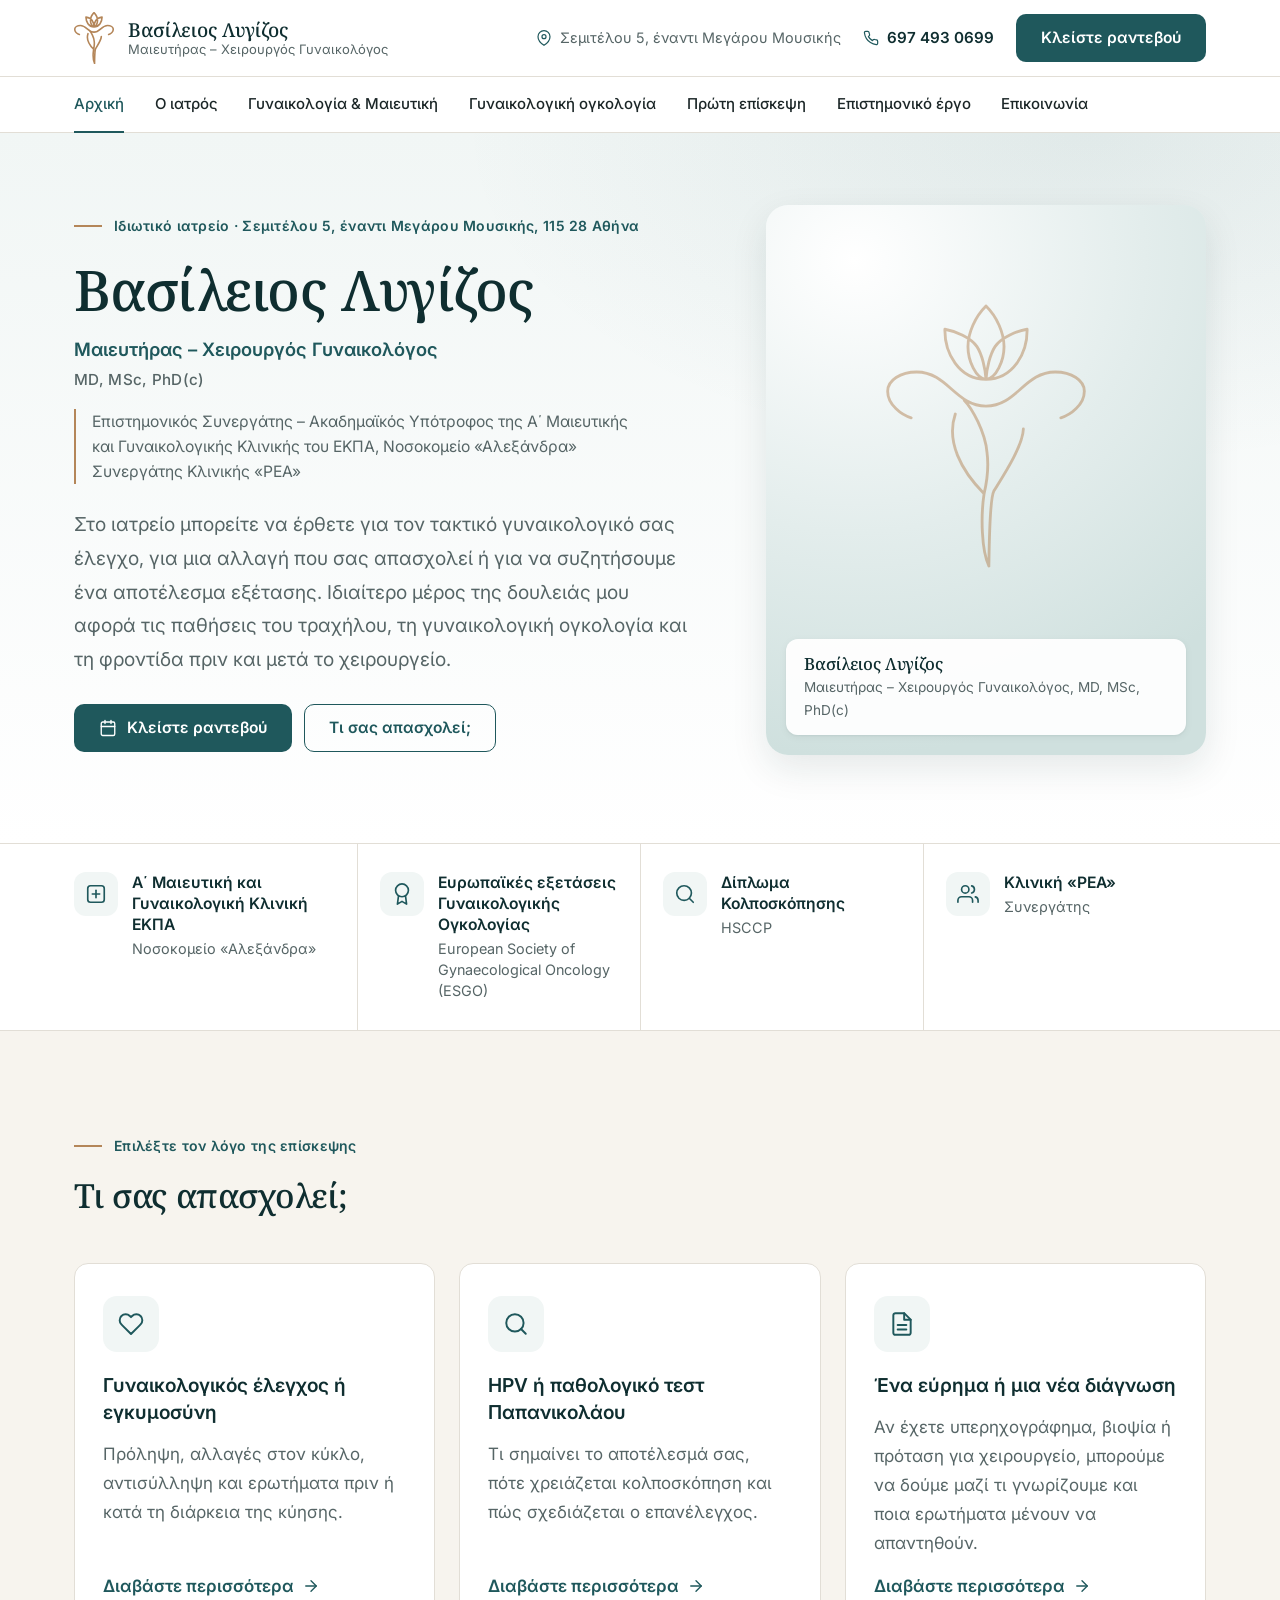
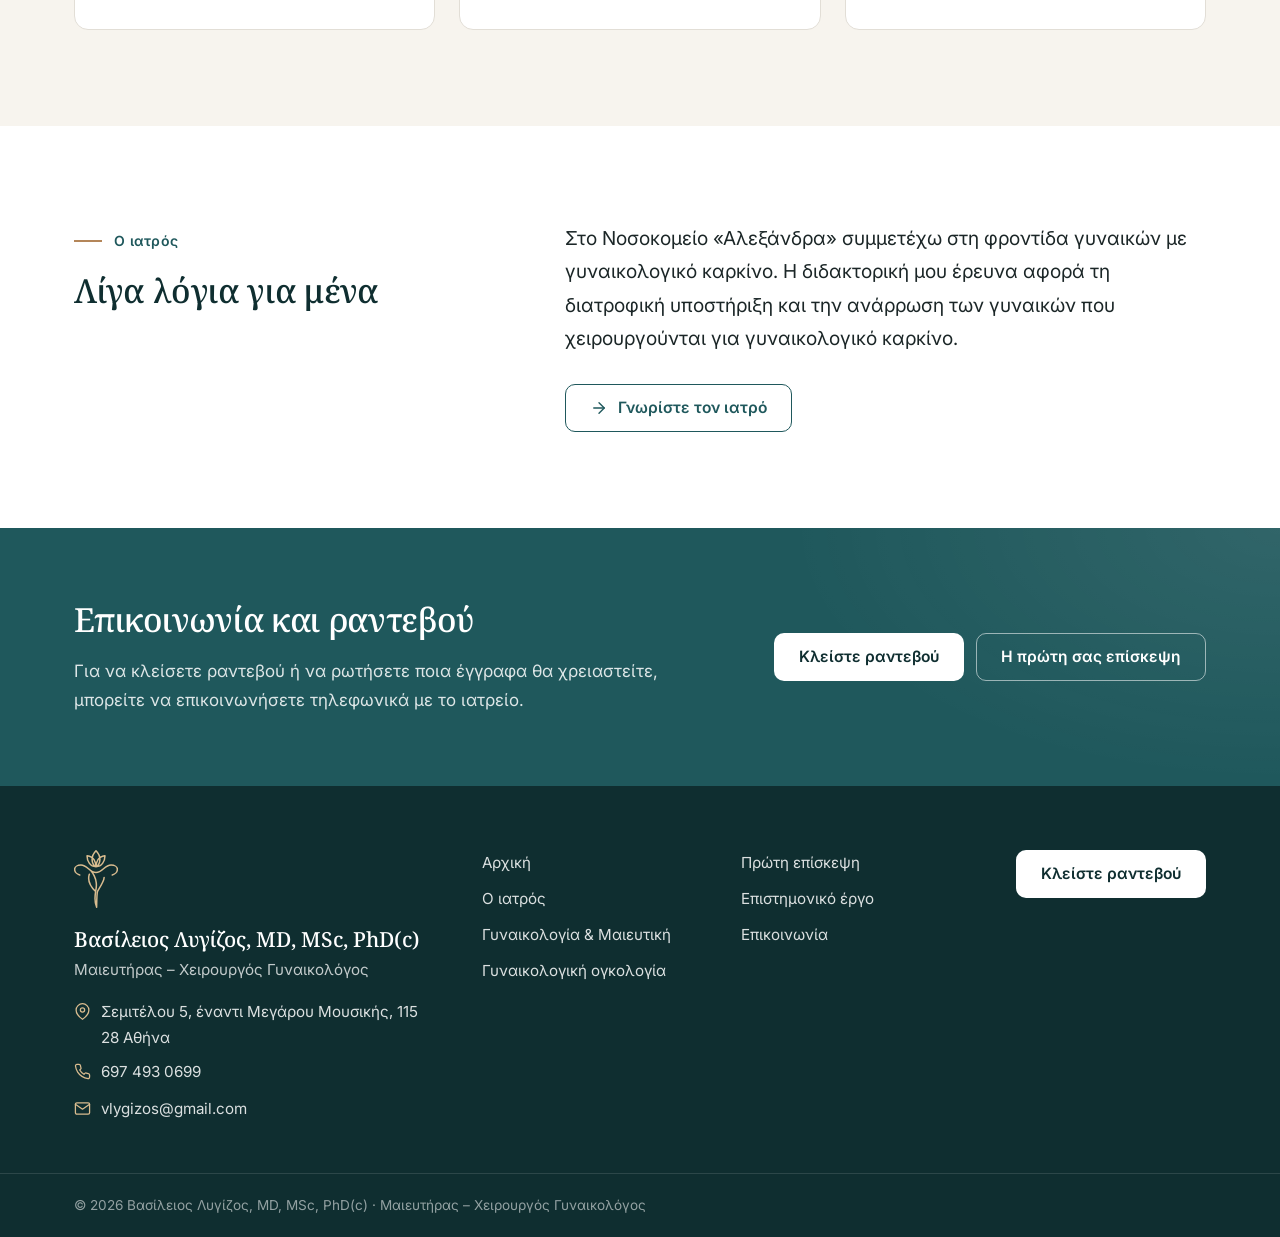
==== commit 31f8e0d0: "Add the business-card logo and contact details - Logo (lotus over a stylised uterus) redrawn as a ve" ====
--- a/index.html
+++ b/index.html
@@ -3,19 +3,19 @@
 <head>
   <meta charset="UTF-8">
   <meta name="viewport" content="width=device-width, initial-scale=1">
-  <title>Βασίλειος Λυγίζος | Μαιευτήρας – Γυναικολόγος, Αθήνα</title>
-  <meta name="description" content="Βασίλειος Λυγίζος, Μαιευτήρας – Γυναικολόγος, MD, MSc. Προληπτικός έλεγχος, HPV και κολποσκόπηση, γυναικολογική ογκολογία. Ιδιωτικό ιατρείο: Σεμιτέλου 5, Πλατεία Μαβίλη, Αθήνα.">
+  <title>Βασίλειος Λυγίζος | Μαιευτήρας – Χειρουργός Γυναικολόγος, Αθήνα</title>
+  <meta name="description" content="Βασίλειος Λυγίζος, Μαιευτήρας – Χειρουργός Γυναικολόγος, MD, MSc, PhD(c). Προληπτικός έλεγχος, HPV και κολποσκόπηση, γυναικολογική ογκολογία. Ιδιωτικό ιατρείο: Σεμιτέλου 5, έναντι Μεγάρου Μουσικής, 115 28 Αθήνα.">
   <meta name="theme-color" content="#1F585C">
   <meta property="og:type" content="website">
   <meta property="og:locale" content="el_GR">
-  <meta property="og:title" content="Βασίλειος Λυγίζος | Μαιευτήρας – Γυναικολόγος, Αθήνα">
-  <meta property="og:description" content="Βασίλειος Λυγίζος, Μαιευτήρας – Γυναικολόγος, MD, MSc. Προληπτικός έλεγχος, HPV και κολποσκόπηση, γυναικολογική ογκολογία. Ιδιωτικό ιατρείο: Σεμιτέλου 5, Πλατεία Μαβίλη, Αθήνα.">
+  <meta property="og:title" content="Βασίλειος Λυγίζος | Μαιευτήρας – Χειρουργός Γυναικολόγος, Αθήνα">
+  <meta property="og:description" content="Βασίλειος Λυγίζος, Μαιευτήρας – Χειρουργός Γυναικολόγος, MD, MSc, PhD(c). Προληπτικός έλεγχος, HPV και κολποσκόπηση, γυναικολογική ογκολογία. Ιδιωτικό ιατρείο: Σεμιτέλου 5, έναντι Μεγάρου Μουσικής, 115 28 Αθήνα.">
   <link rel="icon" href="favicon.svg" type="image/svg+xml">
   <link rel="preconnect" href="https://fonts.googleapis.com">
   <link rel="preconnect" href="https://fonts.gstatic.com" crossorigin>
   <link rel="stylesheet" href="https://fonts.googleapis.com/css2?family=Inter:wght@400;500;600&amp;family=Noto+Serif:wght@400;500;600&amp;display=swap">
-  <link rel="stylesheet" href="styles.css?v=85bf51f9">
-  <script type="application/ld+json">{"@context": "https://schema.org", "@type": "Physician", "name": "Βασίλειος Λυγίζος", "description": "Μαιευτήρας – Γυναικολόγος, MD, MSc", "medicalSpecialty": ["Gynecologic", "Obstetric", "Oncologic"], "address": {"@type": "PostalAddress", "streetAddress": "Σεμιτέλου 5", "addressLocality": "Αθήνα", "addressCountry": "GR"}}</script>
+  <link rel="stylesheet" href="styles.css?v=f258bd27">
+  <script type="application/ld+json">{"@context": "https://schema.org", "@type": "Physician", "name": "Βασίλειος Λυγίζος", "description": "Μαιευτήρας – Χειρουργός Γυναικολόγος, MD, MSc, PhD(c)", "telephone": "+306974930699", "email": "vlygizos@gmail.com", "medicalSpecialty": ["Gynecologic", "Obstetric", "Oncologic"], "address": {"@type": "PostalAddress", "streetAddress": "Σεμιτέλου 5", "postalCode": "115 28", "addressLocality": "Αθήνα", "addressCountry": "GR"}}</script>
 </head>
 <body class="has-mobile-cta">
   <a class="skip-link" href="#main">Μετάβαση στο περιεχόμενο</a>
@@ -23,14 +23,15 @@
   <header class="site-header">
     <div class="container header-top">
       <a href="index.html" class="brand">
-        <span class="brand-mark" aria-hidden="true">ΒΛ</span>
+        <svg class="brand-logo" aria-hidden="true" focusable="false" xmlns="http://www.w3.org/2000/svg" viewBox="38.1 22.1 297.4 390.4" fill="none" stroke="currentColor" stroke-width="4.2" stroke-linecap="round" stroke-linejoin="round"><path d="M186.8 134.0 C201.8 133.0 213.3 106.0 213.3 86.0 C213.3 66.0 202.8 42.0 186.8 26.3 M186.8 134.0 C171.8 133.0 160.3 106.0 160.3 86.0 C160.3 66.0 170.8 42.0 186.8 26.3 M247.2 60.4 C231.8 63.0 208.8 73.0 200.1 86.0 C192.8 97.0 187.8 118.0 186.8 134.0 M247.2 60.4 C247.8 95.0 226.8 134.0 186.8 134.0 M126.4 60.4 C141.8 63.0 164.8 73.0 173.5 86.0 C180.8 97.0 185.8 118.0 186.8 134.0 M126.4 60.4 C125.8 95.0 146.8 134.0 186.8 134.0 M76.8 190.5 C62.8 186.5 42.3 171.5 42.3 151.5 C42.3 135.5 61.1 123.3 85.1 123.3 C130.1 123.3 141.8 173.3 186.8 173.3 C231.8 173.3 243.5 123.3 288.5 123.3 C312.5 123.3 331.3 135.5 331.3 151.5 C331.3 171.5 310.8 186.5 296.8 190.5 M155.0 165.0 C166.0 176.0 186.0 212.0 188.3 241.7 C191.0 262.0 188.0 285.0 184.0 302.0 C179.0 335.0 180.0 385.0 191.0 408.3 M241.7 207.0 C241.0 232.0 212.0 276.0 198.3 298.3 C192.0 310.0 191.5 380.0 191.0 408.3 M141.7 185.0 C128.0 225.0 150.0 268.0 184.0 302.0"/></svg>
         <span class="brand-text">
           <span class="brand-name">Βασίλειος Λυγίζος</span>
-          <span class="brand-role">Μαιευτήρας – Γυναικολόγος, MD, MSc</span>
+          <span class="brand-role">Μαιευτήρας – Χειρουργός Γυναικολόγος</span>
         </span>
       </a>
       <div class="header-actions">
-        <a class="header-address" href="https://www.google.com/maps/search/?api=1&amp;query=Semitelou+5%2C+Athens%2C+Greece" target="_blank" rel="noopener"><svg viewBox="0 0 24 24" width="20" height="20" fill="none" stroke="currentColor" stroke-width="1.8" stroke-linecap="round" stroke-linejoin="round" aria-hidden="true" focusable="false"><path d="M21 10c0 7-9 13-9 13s-9-6-9-13a9 9 0 0 1 18 0z"/><circle cx="12" cy="10" r="3"/></svg><span>Σεμιτέλου 5, Πλατεία Μαβίλη</span><span class="sr-only"> (ανοίγει σε νέα καρτέλα)</span></a>
+        <a class="header-address" href="https://www.google.com/maps/search/?api=1&amp;query=Semitelou+5%2C+11528+Athens%2C+Greece" target="_blank" rel="noopener"><svg viewBox="0 0 24 24" width="20" height="20" fill="none" stroke="currentColor" stroke-width="1.8" stroke-linecap="round" stroke-linejoin="round" aria-hidden="true" focusable="false"><path d="M21 10c0 7-9 13-9 13s-9-6-9-13a9 9 0 0 1 18 0z"/><circle cx="12" cy="10" r="3"/></svg><span>Σεμιτέλου 5, έναντι Μεγάρου Μουσικής</span><span class="sr-only"> (ανοίγει σε νέα καρτέλα)</span></a>
+        <a class="header-phone" href="tel:+306974930699"><svg viewBox="0 0 24 24" width="20" height="20" fill="none" stroke="currentColor" stroke-width="1.8" stroke-linecap="round" stroke-linejoin="round" aria-hidden="true" focusable="false"><path d="M22 16.92v3a2 2 0 0 1-2.18 2 19.79 19.79 0 0 1-8.63-3.07 19.5 19.5 0 0 1-6-6 19.79 19.79 0 0 1-3.07-8.67A2 2 0 0 1 4.11 2h3a2 2 0 0 1 2 1.72 12.84 12.84 0 0 0 .7 2.81 2 2 0 0 1-.45 2.11L8.09 9.91a16 16 0 0 0 6 6l1.27-1.27a2 2 0 0 1 2.11-.45 12.84 12.84 0 0 0 2.81.7A2 2 0 0 1 22 16.92z"/></svg><span>697 493 0699</span></a>
         <a class="btn btn-primary btn-header" href="epikoinonia.html">Κλείστε ραντεβού</a>
         <button class="nav-toggle" type="button" aria-expanded="false" aria-controls="site-nav">
           <span class="sr-only">Μενού</span>
@@ -58,10 +59,10 @@
     <section class="hero">
       <div class="container hero-grid">
         <div class="hero-text">
-          <p class="eyebrow">Ιδιωτικό ιατρείο · Σεμιτέλου 5, Πλατεία Μαβίλη, Αθήνα</p>
+          <p class="eyebrow">Ιδιωτικό ιατρείο · Σεμιτέλου 5, έναντι Μεγάρου Μουσικής, 115 28 Αθήνα</p>
           <h1>Βασίλειος Λυγίζος</h1>
-          <p class="hero-role">Μαιευτήρας – Γυναικολόγος, MD, MSc</p>
-          <p class="hero-affil">Επιστημονικός Συνεργάτης – Ακαδημαϊκός Υπότροφος της Α΄ Μαιευτικής και Γυναικολογικής Κλινικής του ΕΚΠΑ, Νοσοκομείο «Αλεξάνδρα»</p>
+          <p class="hero-role">Μαιευτήρας – Χειρουργός Γυναικολόγος<span class="hero-degrees">MD, MSc, PhD(c)</span></p>
+          <p class="hero-affil">Επιστημονικός Συνεργάτης – Ακαδημαϊκός Υπότροφος της Α΄ Μαιευτικής και Γυναικολογικής Κλινικής του ΕΚΠΑ, Νοσοκομείο «Αλεξάνδρα»<br>Συνεργάτης Κλινικής «ΡΕΑ»</p>
           <p class="lead">Στο ιατρείο μπορείτε να έρθετε για τον τακτικό γυναικολογικό σας έλεγχο, για μια αλλαγή που σας απασχολεί ή για να συζητήσουμε ένα αποτέλεσμα εξέτασης. Ιδιαίτερο μέρος της δουλειάς μου αφορά τις παθήσεις του τραχήλου, τη γυναικολογική ογκολογία και τη φροντίδα πριν και μετά το χειρουργείο.</p>
           <div class="btn-row">
             <a class="btn btn-primary" href="epikoinonia.html"><svg viewBox="0 0 24 24" width="20" height="20" fill="none" stroke="currentColor" stroke-width="1.8" stroke-linecap="round" stroke-linejoin="round" aria-hidden="true" focusable="false"><rect x="3" y="4" width="18" height="18" rx="2"/><line x1="16" y1="2" x2="16" y2="6"/><line x1="8" y1="2" x2="8" y2="6"/><line x1="3" y1="10" x2="21" y2="10"/></svg><span>Κλείστε ραντεβού</span></a>
@@ -71,9 +72,9 @@
         <div class="hero-media">
           <figure class="portrait ">
         <!-- ΦΩΤΟΓΡΑΦΙΑ: ανεβάστε μια κάθετη φωτογραφία στο images/vasileios-lygizos.jpg και θα εμφανιστεί αυτόματα εδώ. -->
-        <span class="portrait-monogram" aria-hidden="true">ΒΛ</span>
-        <img src="images/vasileios-lygizos.jpg" alt="Βασίλειος Λυγίζος, Μαιευτήρας – Γυναικολόγος" width="800" height="1000" onerror="this.remove()">
-        <figcaption><strong>Βασίλειος Λυγίζος</strong><span>Μαιευτήρας – Γυναικολόγος, MD, MSc</span></figcaption>
+        <svg class="portrait-logo" aria-hidden="true" focusable="false" xmlns="http://www.w3.org/2000/svg" viewBox="38.1 22.1 297.4 390.4" fill="none" stroke="currentColor" stroke-width="4.2" stroke-linecap="round" stroke-linejoin="round"><path d="M186.8 134.0 C201.8 133.0 213.3 106.0 213.3 86.0 C213.3 66.0 202.8 42.0 186.8 26.3 M186.8 134.0 C171.8 133.0 160.3 106.0 160.3 86.0 C160.3 66.0 170.8 42.0 186.8 26.3 M247.2 60.4 C231.8 63.0 208.8 73.0 200.1 86.0 C192.8 97.0 187.8 118.0 186.8 134.0 M247.2 60.4 C247.8 95.0 226.8 134.0 186.8 134.0 M126.4 60.4 C141.8 63.0 164.8 73.0 173.5 86.0 C180.8 97.0 185.8 118.0 186.8 134.0 M126.4 60.4 C125.8 95.0 146.8 134.0 186.8 134.0 M76.8 190.5 C62.8 186.5 42.3 171.5 42.3 151.5 C42.3 135.5 61.1 123.3 85.1 123.3 C130.1 123.3 141.8 173.3 186.8 173.3 C231.8 173.3 243.5 123.3 288.5 123.3 C312.5 123.3 331.3 135.5 331.3 151.5 C331.3 171.5 310.8 186.5 296.8 190.5 M155.0 165.0 C166.0 176.0 186.0 212.0 188.3 241.7 C191.0 262.0 188.0 285.0 184.0 302.0 C179.0 335.0 180.0 385.0 191.0 408.3 M241.7 207.0 C241.0 232.0 212.0 276.0 198.3 298.3 C192.0 310.0 191.5 380.0 191.0 408.3 M141.7 185.0 C128.0 225.0 150.0 268.0 184.0 302.0"/></svg>
+        <img src="images/vasileios-lygizos.jpg" alt="Βασίλειος Λυγίζος, Μαιευτήρας – Χειρουργός Γυναικολόγος" width="800" height="1000" onerror="this.remove()">
+        <figcaption><strong>Βασίλειος Λυγίζος</strong><span>Μαιευτήρας – Χειρουργός Γυναικολόγος, MD, MSc, PhD(c)</span></figcaption>
       </figure>
         </div>
       </div>
@@ -92,6 +93,10 @@
         <div class="credential">
           <div class="icon-badge"><svg viewBox="0 0 24 24" width="20" height="20" fill="none" stroke="currentColor" stroke-width="1.8" stroke-linecap="round" stroke-linejoin="round" aria-hidden="true" focusable="false"><circle cx="11" cy="11" r="8"/><line x1="21" y1="21" x2="16.65" y2="16.65"/></svg></div>
           <div><strong>Δίπλωμα Κολποσκόπησης</strong><span>HSCCP</span></div>
+        </div>
+        <div class="credential">
+          <div class="icon-badge"><svg viewBox="0 0 24 24" width="20" height="20" fill="none" stroke="currentColor" stroke-width="1.8" stroke-linecap="round" stroke-linejoin="round" aria-hidden="true" focusable="false"><path d="M17 21v-2a4 4 0 0 0-4-4H5a4 4 0 0 0-4 4v2"/><circle cx="9" cy="7" r="4"/><path d="M23 21v-2a4 4 0 0 0-3-3.87"/><path d="M16 3.13a4 4 0 0 1 0 7.75"/></svg></div>
+          <div><strong>Κλινική «ΡΕΑ»</strong><span>Συνεργάτης</span></div>
         </div>
       </div>
     </section>
@@ -155,9 +160,14 @@
   <footer class="site-footer">
     <div class="container footer-grid">
       <div class="footer-brand">
-        <p class="footer-name">Βασίλειος Λυγίζος, MD, MSc</p>
-        <p class="footer-role">Μαιευτήρας – Γυναικολόγος</p>
-        <p><a class="footer-address" href="https://www.google.com/maps/search/?api=1&amp;query=Semitelou+5%2C+Athens%2C+Greece" target="_blank" rel="noopener"><svg viewBox="0 0 24 24" width="20" height="20" fill="none" stroke="currentColor" stroke-width="1.8" stroke-linecap="round" stroke-linejoin="round" aria-hidden="true" focusable="false"><path d="M21 10c0 7-9 13-9 13s-9-6-9-13a9 9 0 0 1 18 0z"/><circle cx="12" cy="10" r="3"/></svg><span>Σεμιτέλου 5, Πλατεία Μαβίλη, Αθήνα</span><span class="sr-only"> (ανοίγει σε νέα καρτέλα)</span></a></p>
+        <svg class="footer-logo" aria-hidden="true" focusable="false" xmlns="http://www.w3.org/2000/svg" viewBox="38.1 22.1 297.4 390.4" fill="none" stroke="currentColor" stroke-width="4.2" stroke-linecap="round" stroke-linejoin="round"><path d="M186.8 134.0 C201.8 133.0 213.3 106.0 213.3 86.0 C213.3 66.0 202.8 42.0 186.8 26.3 M186.8 134.0 C171.8 133.0 160.3 106.0 160.3 86.0 C160.3 66.0 170.8 42.0 186.8 26.3 M247.2 60.4 C231.8 63.0 208.8 73.0 200.1 86.0 C192.8 97.0 187.8 118.0 186.8 134.0 M247.2 60.4 C247.8 95.0 226.8 134.0 186.8 134.0 M126.4 60.4 C141.8 63.0 164.8 73.0 173.5 86.0 C180.8 97.0 185.8 118.0 186.8 134.0 M126.4 60.4 C125.8 95.0 146.8 134.0 186.8 134.0 M76.8 190.5 C62.8 186.5 42.3 171.5 42.3 151.5 C42.3 135.5 61.1 123.3 85.1 123.3 C130.1 123.3 141.8 173.3 186.8 173.3 C231.8 173.3 243.5 123.3 288.5 123.3 C312.5 123.3 331.3 135.5 331.3 151.5 C331.3 171.5 310.8 186.5 296.8 190.5 M155.0 165.0 C166.0 176.0 186.0 212.0 188.3 241.7 C191.0 262.0 188.0 285.0 184.0 302.0 C179.0 335.0 180.0 385.0 191.0 408.3 M241.7 207.0 C241.0 232.0 212.0 276.0 198.3 298.3 C192.0 310.0 191.5 380.0 191.0 408.3 M141.7 185.0 C128.0 225.0 150.0 268.0 184.0 302.0"/></svg>
+        <p class="footer-name">Βασίλειος Λυγίζος, MD, MSc, PhD(c)</p>
+        <p class="footer-role">Μαιευτήρας – Χειρουργός Γυναικολόγος</p>
+        <ul class="footer-contact">
+          <li><a href="https://www.google.com/maps/search/?api=1&amp;query=Semitelou+5%2C+11528+Athens%2C+Greece" target="_blank" rel="noopener"><svg viewBox="0 0 24 24" width="20" height="20" fill="none" stroke="currentColor" stroke-width="1.8" stroke-linecap="round" stroke-linejoin="round" aria-hidden="true" focusable="false"><path d="M21 10c0 7-9 13-9 13s-9-6-9-13a9 9 0 0 1 18 0z"/><circle cx="12" cy="10" r="3"/></svg><span>Σεμιτέλου 5, έναντι Μεγάρου Μουσικής, 115 28 Αθήνα</span><span class="sr-only"> (ανοίγει σε νέα καρτέλα)</span></a></li>
+          <li><a href="tel:+306974930699"><svg viewBox="0 0 24 24" width="20" height="20" fill="none" stroke="currentColor" stroke-width="1.8" stroke-linecap="round" stroke-linejoin="round" aria-hidden="true" focusable="false"><path d="M22 16.92v3a2 2 0 0 1-2.18 2 19.79 19.79 0 0 1-8.63-3.07 19.5 19.5 0 0 1-6-6 19.79 19.79 0 0 1-3.07-8.67A2 2 0 0 1 4.11 2h3a2 2 0 0 1 2 1.72 12.84 12.84 0 0 0 .7 2.81 2 2 0 0 1-.45 2.11L8.09 9.91a16 16 0 0 0 6 6l1.27-1.27a2 2 0 0 1 2.11-.45 12.84 12.84 0 0 0 2.81.7A2 2 0 0 1 22 16.92z"/></svg><span>697 493 0699</span></a></li>
+          <li><a href="mailto:vlygizos@gmail.com"><svg viewBox="0 0 24 24" width="20" height="20" fill="none" stroke="currentColor" stroke-width="1.8" stroke-linecap="round" stroke-linejoin="round" aria-hidden="true" focusable="false"><path d="M4 4h16c1.1 0 2 .9 2 2v12c0 1.1-.9 2-2 2H4c-1.1 0-2-.9-2-2V6c0-1.1.9-2 2-2z"/><polyline points="22,6 12,13 2,6"/></svg><span>vlygizos@gmail.com</span></a></li>
+        </ul>
       </div>
       <nav class="footer-nav" aria-label="Σελίδες">
         <ul>
@@ -176,12 +186,13 @@
     </div>
     <div class="footer-bottom">
       <div class="container">
-        <p>© <span data-year>2026</span> Βασίλειος Λυγίζος, MD, MSc · Μαιευτήρας – Γυναικολόγος</p>
+        <p>© <span data-year>2026</span> Βασίλειος Λυγίζος, MD, MSc, PhD(c) · Μαιευτήρας – Χειρουργός Γυναικολόγος</p>
       </div>
     </div>
   </footer>
 
   <div class="mobile-cta">
+    <a class="btn btn-outline btn-call" href="tel:+306974930699"><svg viewBox="0 0 24 24" width="20" height="20" fill="none" stroke="currentColor" stroke-width="1.8" stroke-linecap="round" stroke-linejoin="round" aria-hidden="true" focusable="false"><path d="M22 16.92v3a2 2 0 0 1-2.18 2 19.79 19.79 0 0 1-8.63-3.07 19.5 19.5 0 0 1-6-6 19.79 19.79 0 0 1-3.07-8.67A2 2 0 0 1 4.11 2h3a2 2 0 0 1 2 1.72 12.84 12.84 0 0 0 .7 2.81 2 2 0 0 1-.45 2.11L8.09 9.91a16 16 0 0 0 6 6l1.27-1.27a2 2 0 0 1 2.11-.45 12.84 12.84 0 0 0 2.81.7A2 2 0 0 1 22 16.92z"/></svg><span>Κλήση</span></a>
     <a class="btn btn-primary" href="epikoinonia.html">Κλείστε ραντεβού</a>
   </div>
 
--- a/styles.css
+++ b/styles.css
@@ -12,7 +12,8 @@
   --ink: #1B2627;            /* κείμενο */
   --muted: #566566;          /* δευτερεύον κείμενο */
   --line: #E2DED6;
-  --gold: #A9814F;           /* λεπτές λεπτομέρειες */
+  --gold: #B48659;           /* χρυσό του λογότυπου (από την κάρτα) */
+  --gold-light: #D9BC8F;
   --white: #FFFFFF;
 
   --radius: 14px;
@@ -116,17 +117,16 @@
 }
 .header-top { display: flex; align-items: center; justify-content: space-between; gap: 24px; height: 76px; }
 .brand { display: flex; align-items: center; gap: 14px; text-decoration: none; color: var(--ink); min-width: 0; }
-.brand-mark {
-  display: grid; place-items: center; flex: none;
-  width: 46px; height: 46px; border-radius: 50%;
-  background: var(--brand); color: #fff;
-  font: 500 1.02rem/1 var(--font-serif); letter-spacing: .04em;
-}
+.brand-logo { flex: none; width: 40px; height: 52px; color: var(--gold); }
+.brand-logo path { vector-effect: non-scaling-stroke; stroke-width: 1.6px; }
 .brand-text { display: flex; flex-direction: column; line-height: 1.25; min-width: 0; }
 .brand-name { font: 500 1.2rem/1.2 var(--font-serif); color: var(--brand-ink); }
 .brand-role { font-size: .8125rem; color: var(--muted); }
 .header-actions { display: flex; align-items: center; gap: 22px; }
-.header-address { display: inline-flex; align-items: center; gap: 8px; font-size: .9rem; color: var(--muted); text-decoration: none; }
+.header-address { display: inline-flex; align-items: center; gap: 8px; font-size: .9rem; color: var(--muted); text-decoration: none; white-space: nowrap; }
+.header-phone { display: inline-flex; align-items: center; gap: 8px; font-size: .95rem; font-weight: 600; color: var(--brand-ink); text-decoration: none; white-space: nowrap; }
+.header-phone svg { width: 16px; height: 16px; color: var(--brand); }
+.header-phone:hover { color: var(--brand); }
 .header-address svg { width: 16px; height: 16px; color: var(--brand); }
 .header-address:hover { color: var(--brand); }
 
@@ -174,6 +174,7 @@
 .hero-grid { display: grid; grid-template-columns: minmax(0, 1.15fr) minmax(0, .85fr); gap: 64px; align-items: center; }
 .hero h1 { margin-bottom: .2em; }
 .hero-role { font-size: 1.15rem; font-weight: 600; color: var(--brand); margin-bottom: 16px; }
+.hero-degrees { display: block; margin-top: 2px; font-size: .95rem; font-weight: 500; letter-spacing: .02em; color: var(--muted); }
 .hero-affil { font-size: .98rem; line-height: 1.6; color: var(--muted); padding-left: 16px; border-left: 2px solid var(--gold); margin-bottom: 24px; max-width: 560px; }
 .hero-media .portrait { max-width: 440px; margin-left: auto; }
 
@@ -184,11 +185,11 @@
   background: radial-gradient(120% 90% at 20% 10%, #fff 0%, var(--brand-soft) 55%, #CFE0DE 100%);
   box-shadow: var(--shadow);
 }
-.portrait-monogram {
-  position: absolute; inset: 0; display: grid; place-items: center;
-  font: 400 clamp(5rem, 12vw, 8.5rem)/1 var(--font-serif); letter-spacing: .04em;
-  color: var(--brand); opacity: .2;
-}
+.portrait-logo {
+  position: absolute; left: 50%; top: 42%; width: 46%; height: auto;
+  transform: translate(-50%, -50%); color: var(--gold); opacity: .5;
+}
+.portrait:not(:has(figcaption)) .portrait-logo { top: 50%; }
 .portrait img { position: absolute; inset: 0; width: 100%; height: 100%; object-fit: cover; }
 .portrait figcaption {
   position: absolute; left: 20px; right: 20px; bottom: 20px;
@@ -200,9 +201,9 @@
 
 /* ---------- Αρχική: πιστοποιήσεις ---------- */
 .credentials { background: #fff; border-top: 1px solid var(--line); border-bottom: 1px solid var(--line); }
-.credentials-grid { display: grid; grid-template-columns: repeat(3, 1fr); }
-.credential { display: flex; gap: 16px; align-items: flex-start; padding: 28px 28px 28px 0; }
-.credential + .credential { padding-left: 28px; border-left: 1px solid var(--line); }
+.credentials-grid { display: grid; grid-template-columns: repeat(4, 1fr); }
+.credential { display: flex; gap: 14px; align-items: flex-start; padding: 28px 22px 28px 0; }
+.credential + .credential { padding-left: 22px; border-left: 1px solid var(--line); }
 .credential strong { display: block; font-size: .98rem; font-weight: 600; line-height: 1.35; color: var(--brand-ink); margin-bottom: 4px; }
 .credential span { display: block; font-size: .9rem; line-height: 1.45; color: var(--muted); }
 
@@ -312,6 +313,8 @@
 .contact-item p { margin: 0; }
 .contact-label { font-size: .8rem; font-weight: 600; letter-spacing: .02em; color: var(--brand); }
 .contact-value { font-size: 1.08rem; color: var(--ink); }
+.contact-value a { color: var(--ink); font-weight: 600; text-decoration: none; }
+.contact-value a:hover { color: var(--brand); text-decoration: underline; }
 .placeholder { display: inline-block; padding: 2px 10px; border-radius: 6px; background: #FFF1C2; color: #7A5B00; font-size: .9rem; font-weight: 600; }
 .map { min-height: 440px; overflow: hidden; border-radius: var(--radius-lg); border: 1px solid var(--line); background: var(--brand-soft); }
 .map iframe { display: block; width: 100%; height: 100%; min-height: 440px; border: 0; }
@@ -326,12 +329,25 @@
 .footer-grid { display: grid; grid-template-columns: 1fr 1.35fr auto; gap: 48px; padding-bottom: 48px; }
 .footer-name { font: 500 1.3rem/1.3 var(--font-serif); color: #fff; margin-bottom: 4px; }
 .footer-role { margin-bottom: 16px; }
-.footer-address { display: inline-flex; align-items: flex-start; gap: 8px; }
-.footer-address svg { width: 18px; height: 18px; flex: none; margin-top: 3px; }
+.footer-logo { display: block; width: 44px; height: 58px; margin-bottom: 18px; color: var(--gold-light); }
+.footer-logo path { vector-effect: non-scaling-stroke; stroke-width: 1.5px; }
+.footer-contact { list-style: none; margin: 0; padding: 0; display: grid; gap: 8px; }
+.footer-contact a { display: inline-flex; align-items: flex-start; gap: 10px; }
+.footer-contact svg { width: 17px; height: 17px; flex: none; margin-top: 4px; color: var(--gold-light); }
 .footer-nav ul { list-style: none; margin: 0; padding: 0; columns: 2; column-gap: 32px; }
 .footer-nav li { margin-bottom: 10px; break-inside: avoid; }
 .footer-bottom { border-top: 1px solid rgba(255, 255, 255, .12); padding: 20px 0; font-size: .85rem; color: rgba(255, 255, 255, .55); }
 .footer-bottom p { margin: 0; }
+
+/* ---------- Μικρότερες οθόνες υπολογιστή ---------- */
+@media (max-width: 1199px) {
+  .header-address { display: none; }
+}
+@media (min-width: 1024px) and (max-width: 1199px) {
+  .credentials-grid { grid-template-columns: repeat(2, 1fr); }
+  .credential:nth-child(odd) { padding-left: 0; border-left: 0; }
+  .credential:nth-child(n+3) { border-top: 1px solid var(--line); }
+}
 
 /* ---------- Tablet ---------- */
 @media (max-width: 1023px) {
@@ -371,7 +387,8 @@
   .header-top { height: 68px; gap: 12px; }
   .btn-header { display: none; }
   .brand { gap: 12px; }
-  .brand-mark { width: 40px; height: 40px; font-size: .92rem; }
+  .brand-logo { width: 34px; height: 44px; }
+  .header-phone { display: none; }
   .brand-name { font-size: 1.06rem; }
   .brand-role { font-size: .75rem; }
 
@@ -393,12 +410,13 @@
 
   /* Το «Κλείστε ραντεβού» μένει πάντα ορατό στο κινητό */
   .mobile-cta {
-    display: block; position: fixed; left: 0; right: 0; bottom: 0; z-index: 90;
+    display: flex; gap: 10px; position: fixed; left: 0; right: 0; bottom: 0; z-index: 90;
     padding: 10px 16px calc(10px + env(safe-area-inset-bottom));
     background: rgba(255, 255, 255, .97);
     border-top: 1px solid var(--line);
     box-shadow: 0 -6px 20px rgba(15, 46, 48, .08);
   }
-  .mobile-cta .btn { width: 100%; }
+  .mobile-cta .btn { flex: 1; }
+  .mobile-cta .btn-call { flex: 0 0 auto; padding: 12px 18px; background: #fff; }
   body.has-mobile-cta { padding-bottom: 76px; }
 }
